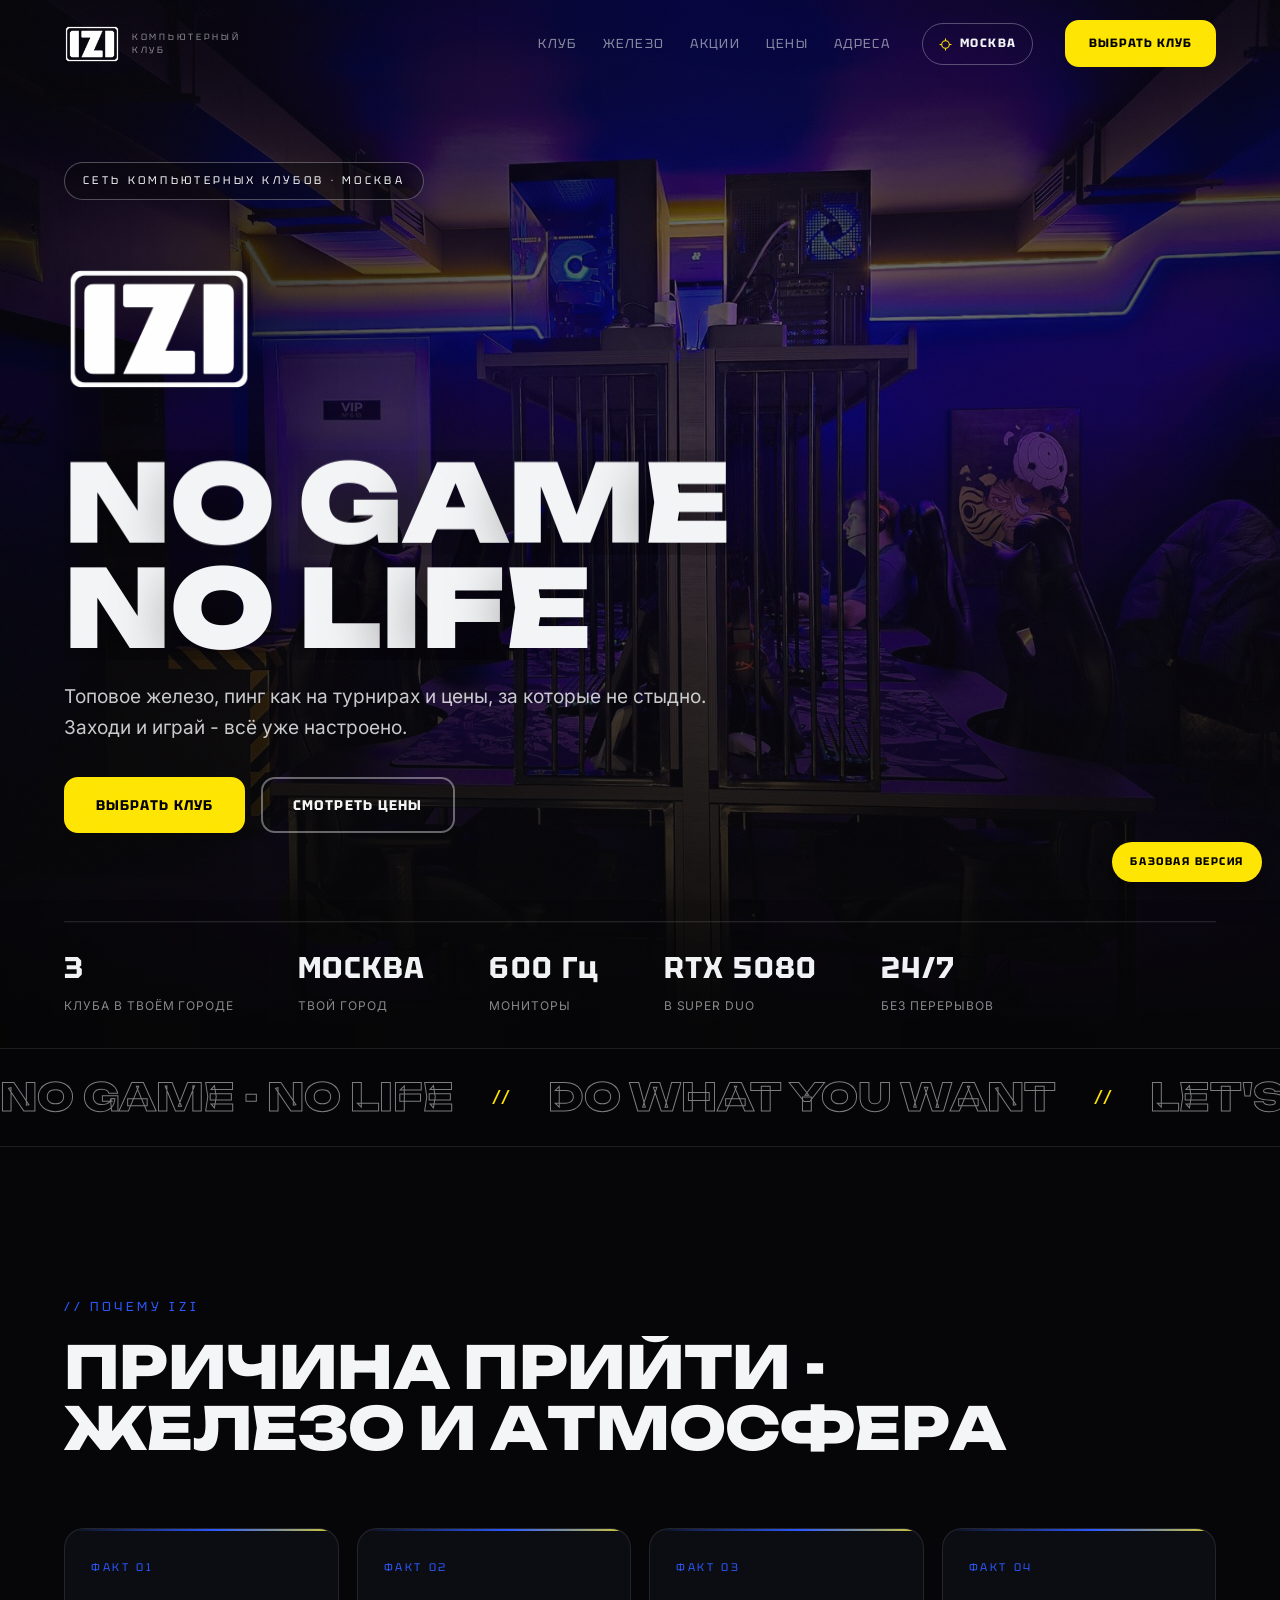
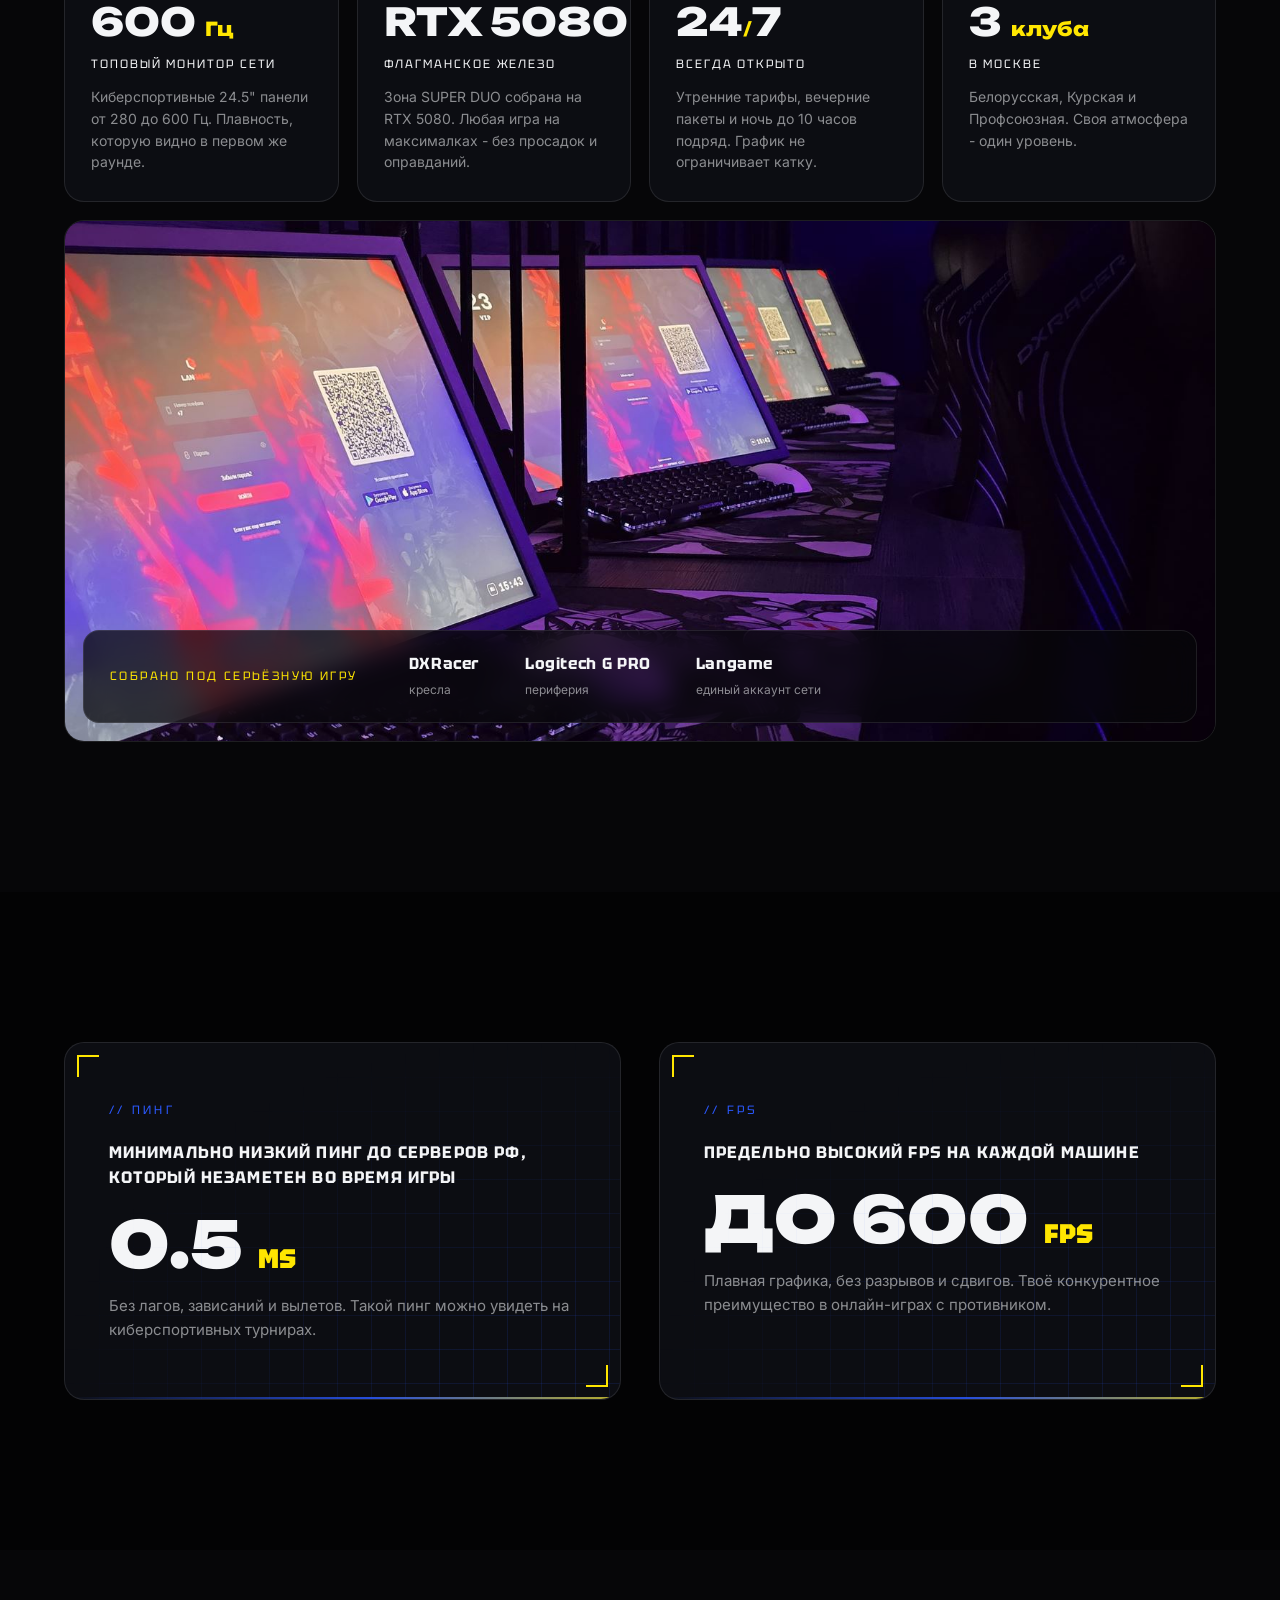
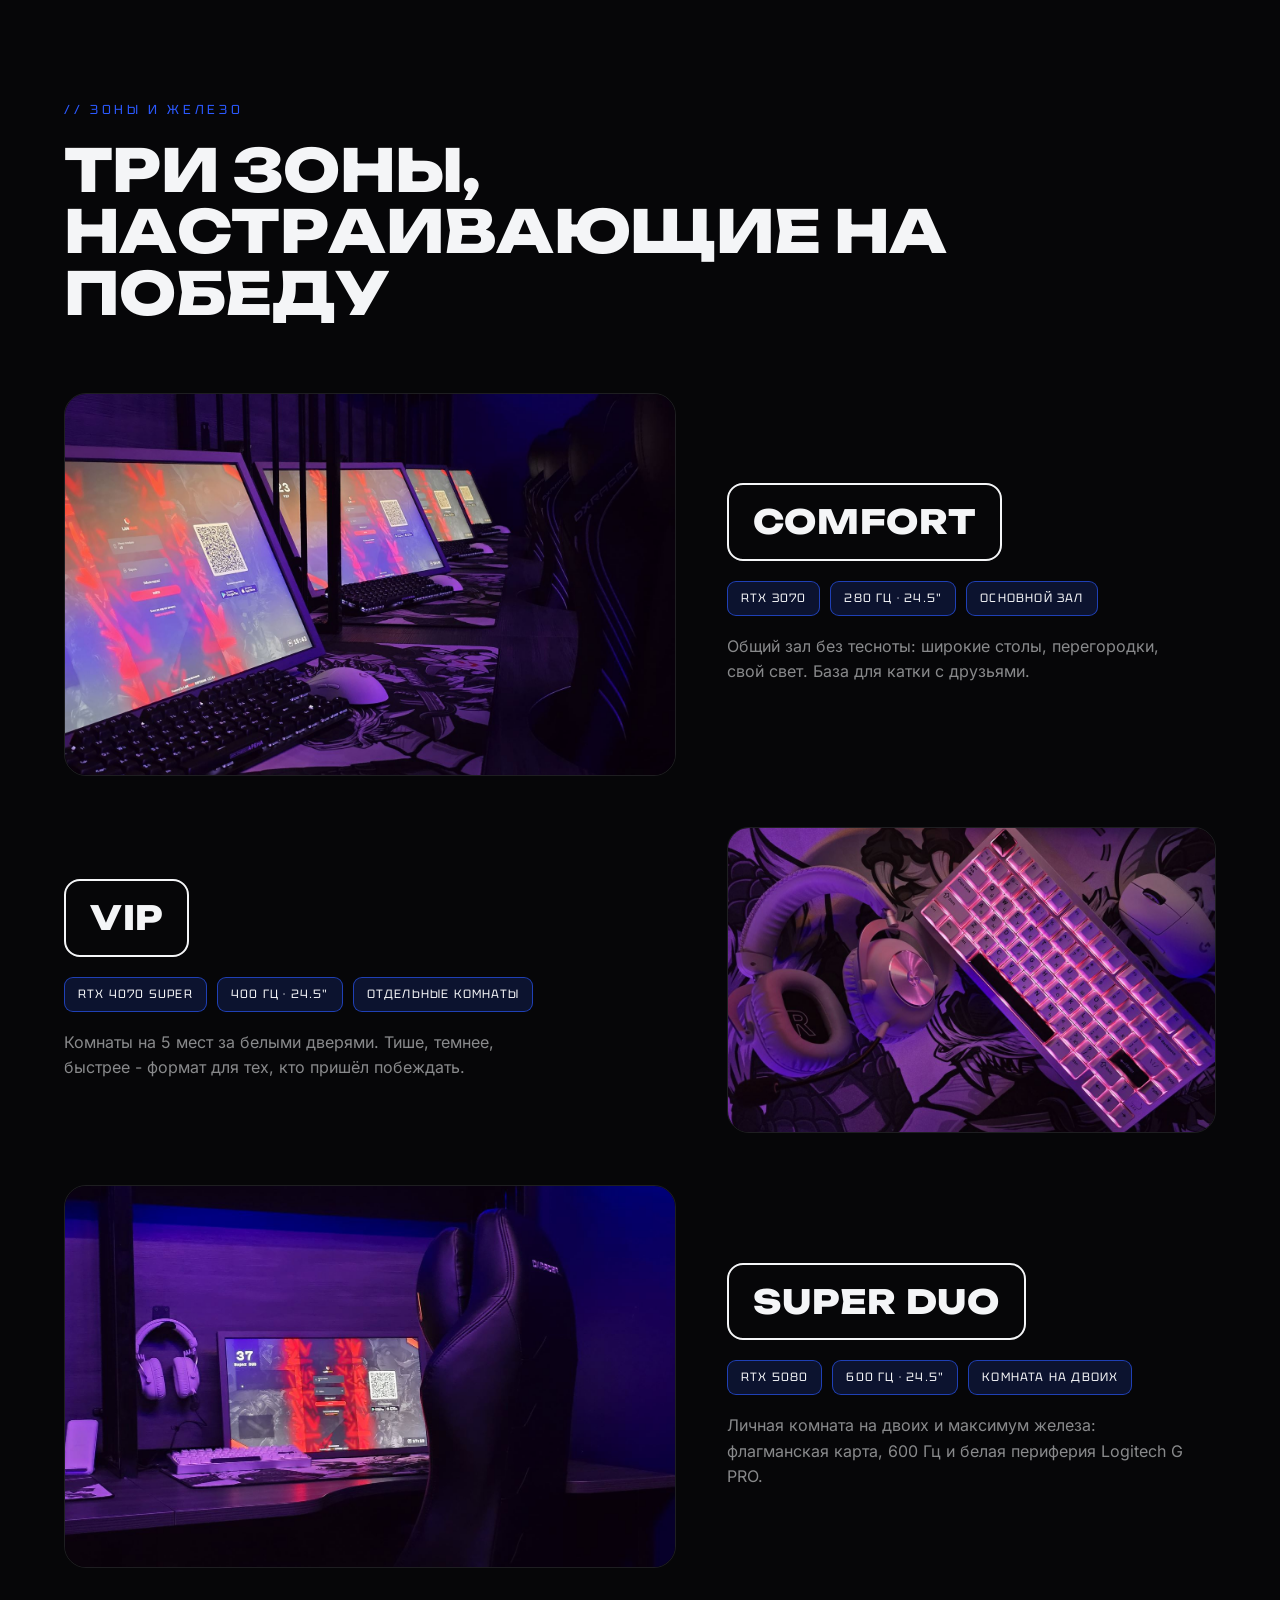
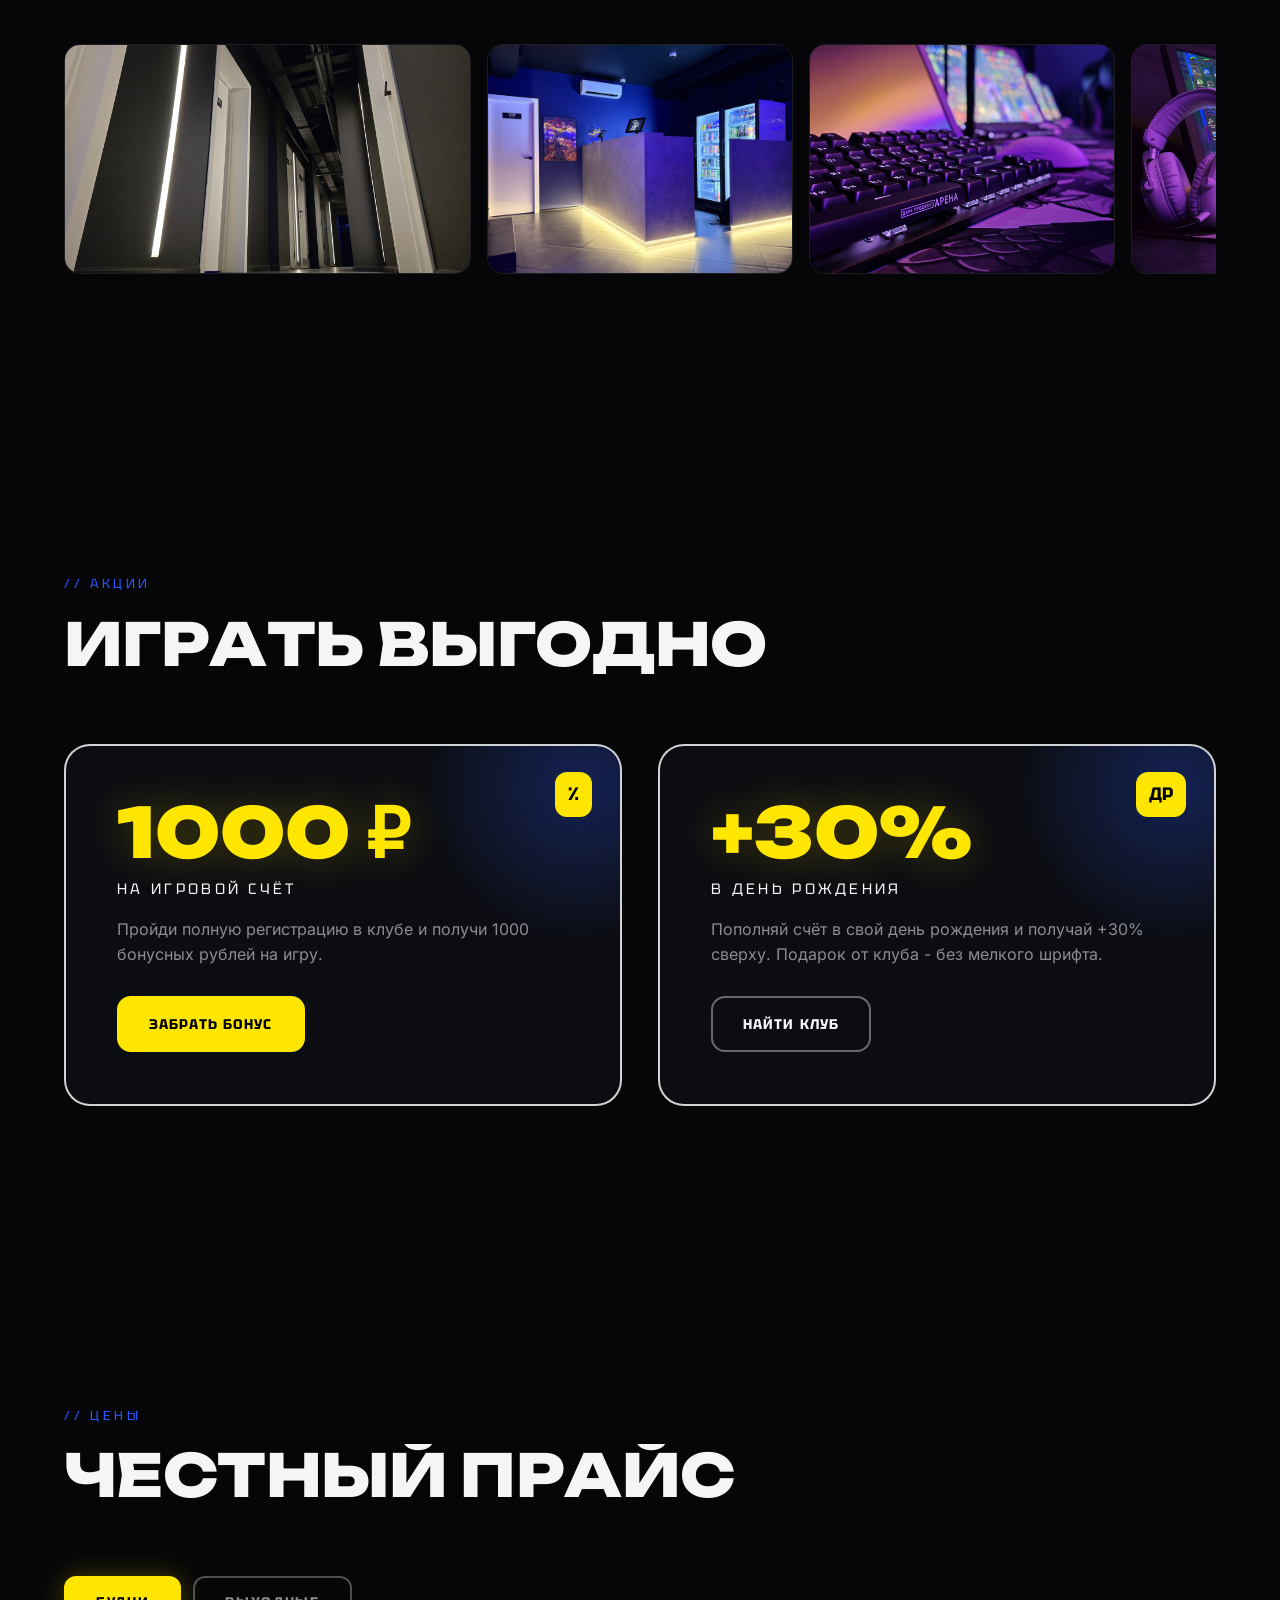
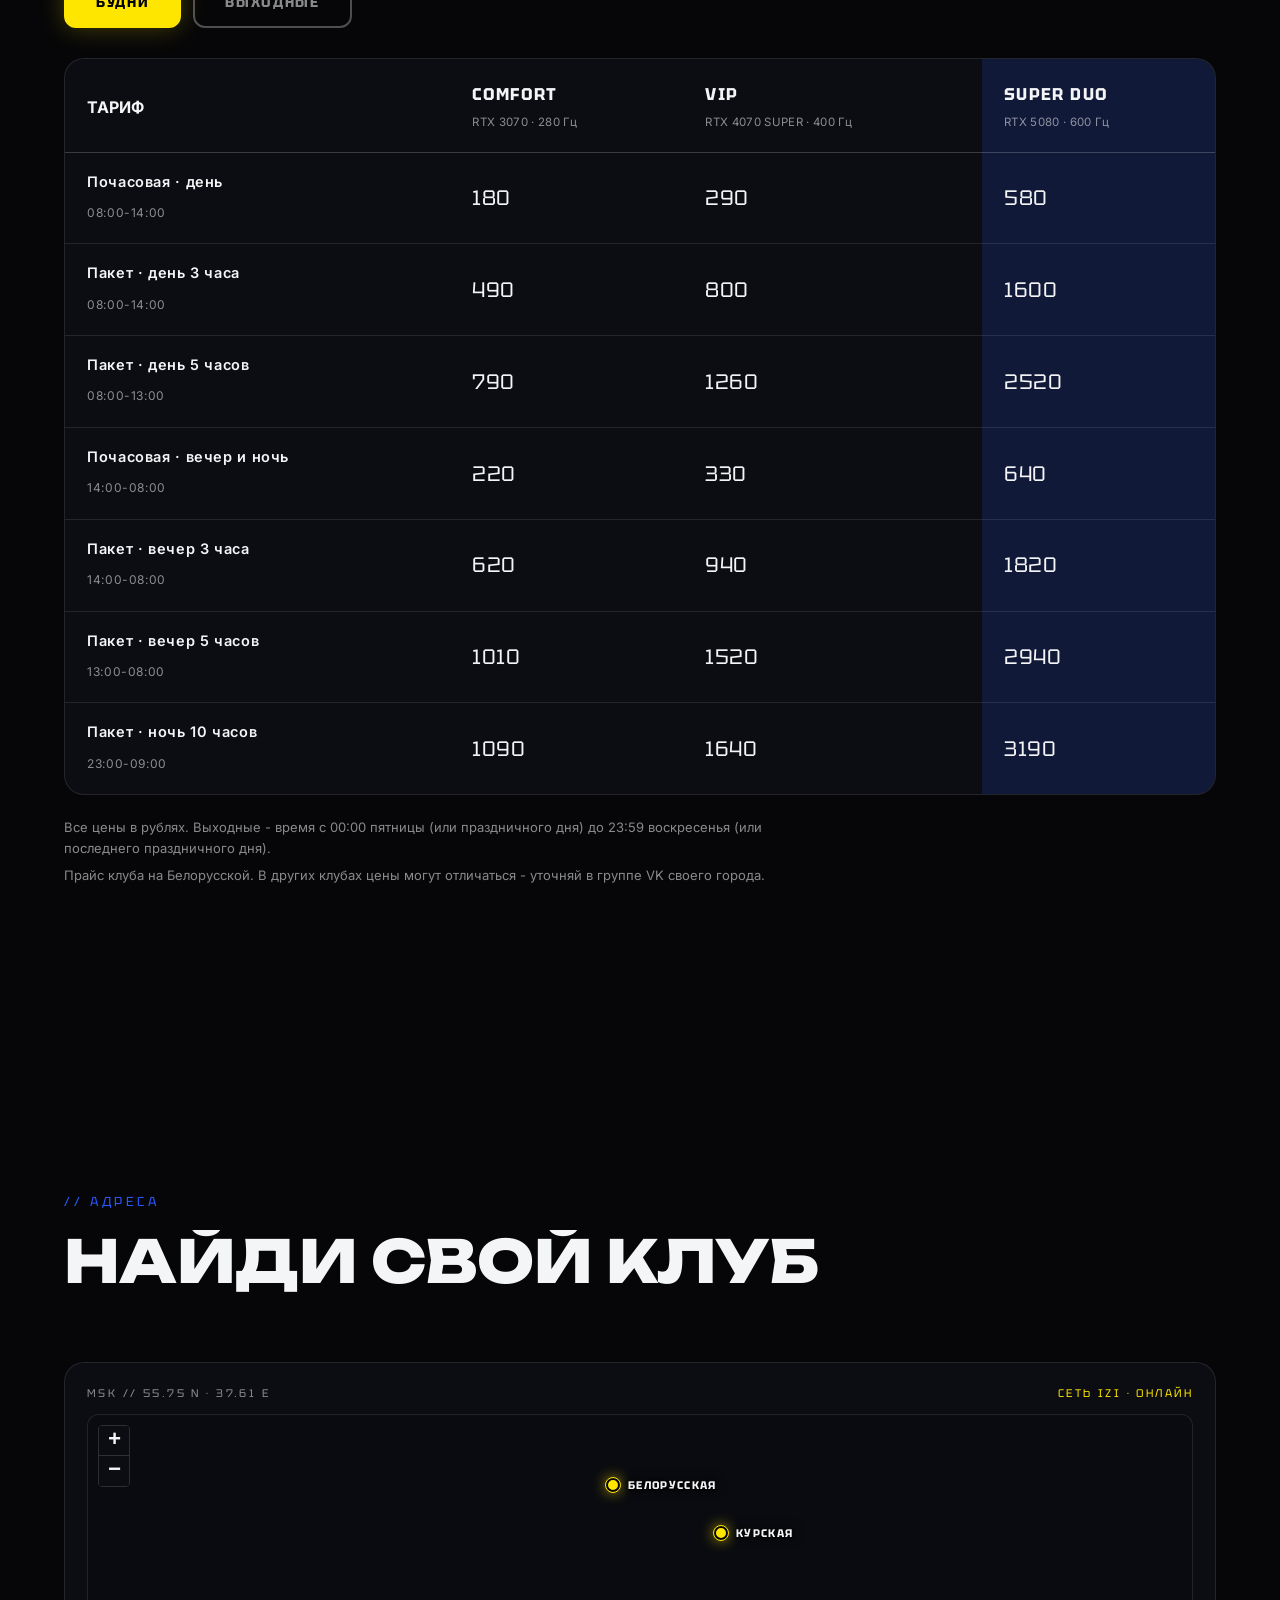
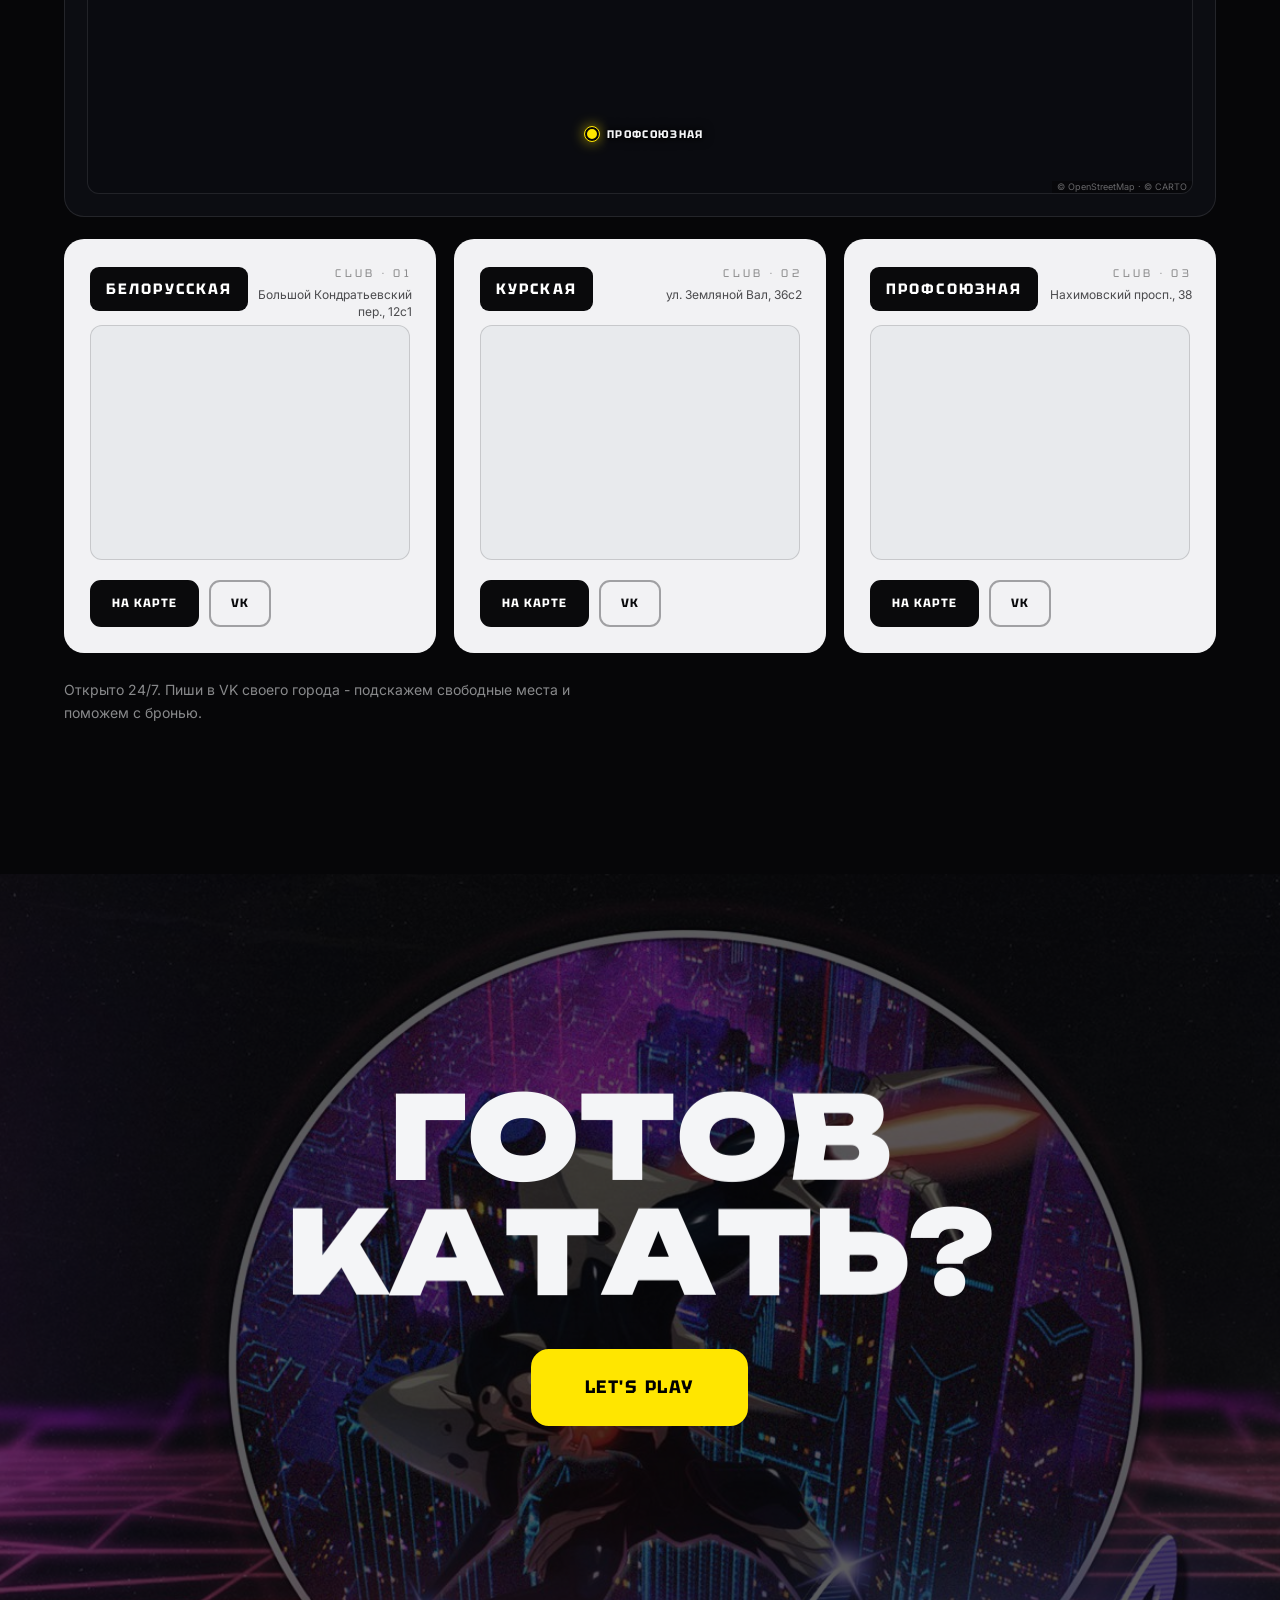
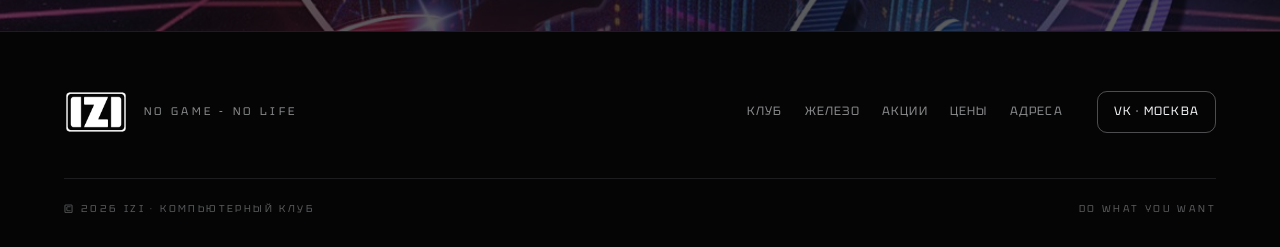
==== next/index.html @ f3af679f "Сатиэль в финале, карты крупнее, эффектный выход перф-карточек" ====
<!DOCTYPE html>
<html lang="ru">
<head>
  <meta charset="UTF-8">
  <meta name="viewport" content="width=device-width, initial-scale=1.0">
  <meta name="robots" content="noindex, nofollow">
  <title>IZI - компьютерный клуб (версия с правками). NO GAME - NO LIFE</title>
  <meta name="description" content="Сеть компьютерных клубов IZI: Москва и Хабаровск. RTX 5080, мониторы до 600 Гц, пинг 0.5 ms, честные цены, 24/7.">
  <link rel="stylesheet" href="../assets/css/style.css">
  <link rel="stylesheet" href="assets/vendor/leaflet/leaflet.css">
  <link rel="stylesheet" href="assets/css/next.css">
  <link rel="icon" href="../assets/img/logo-white.png" type="image/png">
</head>
<body class="next">

  <!-- ПРЕЛОАДЕР: экран загрузки в стиле игрового меню -->
  <div class="preloader" id="preloader" aria-hidden="true">
    <div class="preloader__inner">
      <img class="preloader__logo" src="../assets/img/logo-white.png" alt="IZI">
      <div class="preloader__sub">КОМПЬЮТЕРНЫЙ КЛУБ</div>
      <div class="preloader__bar"><div class="preloader__fill" id="preloaderFill"></div></div>
      <div class="preloader__row">
        <span class="preloader__status" id="preloaderStatus">ЗАГРУЖАЕМ КЛУБ...</span>
        <span class="preloader__pct" id="preloaderPct">0%</span>
      </div>
    </div>
    <div class="preloader__hint">DO WHAT YOU WANT</div>
  </div>

  <!-- ХЕДЕР -->
  <header class="header" id="header">
    <a class="header__brand" href="#top" data-nav>
      <img class="header__logo" src="../assets/img/logo-white.png" alt="IZI">
      <span class="header__brandtext">КОМПЬЮТЕРНЫЙ<br>КЛУБ</span>
    </a>
    <nav class="header__nav">
      <a href="#club" data-nav>Клуб</a>
      <a href="#zones" data-nav>Железо</a>
      <a href="#promo" data-nav>Акции</a>
      <a href="#prices" data-nav>Цены</a>
      <a href="#adresa" data-nav>Адреса</a>
    </nav>
    <button class="city-pick" id="cityPick" type="button" title="Сменить город">
      <svg viewBox="0 0 24 24" fill="none" stroke="currentColor" stroke-width="2" aria-hidden="true"><circle cx="12" cy="12" r="7"/><path d="M12 1v4M12 19v4M1 12h4M19 12h4"/></svg>
      <span id="cityPickName">МОСКВА</span>
    </button>
    <a class="btn btn--accent header__cta" href="#adresa" data-nav data-magnetic><span>ВЫБРАТЬ КЛУБ</span></a>
  </header>

  <main id="top">

    <!-- 1. ГЛАВНАЯ: фото-хиро -->
    <section class="hero" id="hero">
      <div class="hero__bg" data-parallax>
        <img src="../assets/img/hero-hall.jpg" alt="Игровой зал IZI">
      </div>
      <div class="hero__shade"></div>
      <div class="hero__content">
        <div class="hero__tag" data-reveal>СЕТЬ КОМПЬЮТЕРНЫХ КЛУБОВ · <span id="heroTagCity">МОСКВА</span></div>
        <img class="hero__logo" src="../assets/img/logo-white.png" alt="IZI" data-reveal>
        <h1 class="hero__title" data-split>NO GAME<br>NO LIFE</h1>
        <p class="hero__sub" data-reveal>Топовое железо, пинг как на турнирах и цены, за которые не стыдно.<br>Заходи и играй - всё уже настроено.</p>
        <div class="hero__actions" data-reveal>
          <a class="btn btn--accent" href="#adresa" data-nav data-magnetic><span>ВЫБРАТЬ КЛУБ</span></a>
          <a class="btn btn--ghost" href="#prices" data-nav data-magnetic><span>СМОТРЕТЬ ЦЕНЫ</span></a>
        </div>
      </div>
      <div class="hero__stats" data-reveal>
        <div class="hero__stat"><b id="statClubs">3</b><span>клуба в твоём городе</span></div>
        <div class="hero__stat"><b id="statCity">МОСКВА</b><span>твой город</span></div>
        <div class="hero__stat"><b>600 Гц</b><span>мониторы</span></div>
        <div class="hero__stat"><b>RTX 5080</b><span>в SUPER DUO</span></div>
        <div class="hero__stat"><b>24/7</b><span>без перерывов</span></div>
      </div>
    </section>

    <!-- Маркиза -->
    <div class="marquee" aria-hidden="true">
      <div class="marquee__track" data-marquee>
        <span>NO GAME - NO LIFE</span><i>//</i><span>DO WHAT YOU WANT</span><i>//</i><span>LET'S PLAY</span><i>//</i><span>IZI CYBER CLUB</span><i>//</i>
        <span>NO GAME - NO LIFE</span><i>//</i><span>DO WHAT YOU WANT</span><i>//</i><span>LET'S PLAY</span><i>//</i><span>IZI CYBER CLUB</span><i>//</i>
      </div>
    </div>

    <!-- 2. ПРИЧИНА ПРИЙТИ: факты с энерголиниями -->
    <section class="section club" id="club">
      <div class="section__head">
        <div class="label" data-reveal>// ПОЧЕМУ IZI</div>
        <h2 class="h2" data-split>ПРИЧИНА ПРИЙТИ -<br>ЖЕЛЕЗО И АТМОСФЕРА</h2>
      </div>
      <div class="facts">
        <article class="fact" data-tilt>
          <div class="fact__num">ФАКТ 01</div>
          <div class="fact__value"><span data-count="600">0</span> <em>Гц</em></div>
          <div class="fact__name">ТОПОВЫЙ МОНИТОР СЕТИ</div>
          <p>Киберспортивные 24.5" панели от 280 до 600 Гц. Плавность, которую видно в первом же раунде.</p>
        </article>
        <article class="fact" data-tilt>
          <div class="fact__num">ФАКТ 02</div>
          <div class="fact__value">RTX <span data-count="5080">0</span></div>
          <div class="fact__name">ФЛАГМАНСКОЕ ЖЕЛЕЗО</div>
          <p>Зона SUPER DUO собрана на RTX 5080. Любая игра на максималках - без просадок и оправданий.</p>
        </article>
        <article class="fact" data-tilt>
          <div class="fact__num">ФАКТ 03</div>
          <div class="fact__value">24<em>/</em>7</div>
          <div class="fact__name">ВСЕГДА ОТКРЫТО</div>
          <p>Утренние тарифы, вечерние пакеты и ночь до 10 часов подряд. График не ограничивает катку.</p>
        </article>
        <article class="fact" data-tilt>
          <div class="fact__num">ФАКТ 04</div>
          <div class="fact__value"><span id="factClubsVal">3</span> <em>клуба</em></div>
          <div class="fact__name" id="factClubsName">В МОСКВЕ</div>
          <p id="factClubsText">Белорусская, Курская и Профсоюзная. Своя атмосфера - один уровень.</p>
        </article>
      </div>
      <div class="club__wide" data-reveal>
        <img src="../assets/img/hall-pcs.jpg" alt="Ряд игровых компьютеров IZI">
        <div class="club__wideinfo">
          <div class="club__widelabel">СОБРАНО ПОД СЕРЬЁЗНУЮ ИГРУ</div>
          <div class="club__widestats">
            <div><b>DXRacer</b><span>кресла</span></div>
            <div><b>Logitech G PRO</b><span>периферия</span></div>
            <div><b>Langame</b><span>единый аккаунт сети</span></div>
          </div>
        </div>
      </div>
    </section>

    <!-- 2.5. ПИНГ И FPS: в общем стиле сайта -->
    <section class="section perf" id="perf">
      <div class="perfcards">
        <article class="perfcard" data-tilt>
          <i class="perfcard__corner perfcard__corner--tl" aria-hidden="true"></i>
          <i class="perfcard__corner perfcard__corner--br" aria-hidden="true"></i>
          <div class="perfcard__tag">// ПИНГ</div>
          <h3>МИНИМАЛЬНО НИЗКИЙ ПИНГ ДО СЕРВЕРОВ РФ, КОТОРЫЙ НЕЗАМЕТЕН ВО ВРЕМЯ ИГРЫ</h3>
          <div class="perfcard__value">0.5 <em>MS</em></div>
          <p>Без лагов, зависаний и вылетов. Такой пинг можно увидеть на киберспортивных турнирах.</p>
        </article>
        <article class="perfcard" data-tilt>
          <i class="perfcard__corner perfcard__corner--tl" aria-hidden="true"></i>
          <i class="perfcard__corner perfcard__corner--br" aria-hidden="true"></i>
          <div class="perfcard__tag">// FPS</div>
          <h3>ПРЕДЕЛЬНО ВЫСОКИЙ FPS НА КАЖДОЙ МАШИНЕ</h3>
          <div class="perfcard__value">ДО 600 <em>FPS</em></div>
          <p>Плавная графика, без разрывов и сдвигов. Твоё конкурентное преимущество в онлайн-играх с противником.</p>
        </article>
      </div>
    </section>

    <!-- 3. ЗОНЫ ОБОРУДОВАНИЯ -->
    <section class="section zones" id="zones">
      <div class="section__head">
        <div class="label" data-reveal>// ЗОНЫ И ЖЕЛЕЗО</div>
        <h2 class="h2" data-split>ТРИ ЗОНЫ,<br>НАСТРАИВАЮЩИЕ НА ПОБЕДУ</h2>
      </div>
      <div class="zonelist">
        <article class="zone" data-reveal>
          <div class="zone__media"><img src="../assets/img/hall-pcs.jpg" alt="Зона COMFORT"></div>
          <div class="zone__body">
            <div class="zone__plate">COMFORT</div>
            <div class="zone__specs">
              <span>RTX 3070</span><span>280 Гц · 24.5"</span><span>основной зал</span>
            </div>
            <p>Общий зал без тесноты: широкие столы, перегородки, свой свет. База для катки с друзьями.</p>
          </div>
        </article>
        <article class="zone zone--rev" data-reveal>
          <div class="zone__media"><img src="../assets/img/gear.jpg" alt="Зона VIP"></div>
          <div class="zone__body">
            <div class="zone__plate">VIP</div>
            <div class="zone__specs">
              <span>RTX 4070 SUPER</span><span>400 Гц · 24.5"</span><span>отдельные комнаты</span>
            </div>
            <p>Комнаты на 5 мест за белыми дверями. Тише, темнее, быстрее - формат для тех, кто пришёл побеждать.</p>
          </div>
        </article>
        <article class="zone" data-reveal>
          <div class="zone__media"><img src="../assets/img/duo-room.jpg" alt="Зона SUPER DUO"></div>
          <div class="zone__body">
            <div class="zone__plate">SUPER DUO</div>
            <div class="zone__specs">
              <span>RTX 5080</span><span>600 Гц · 24.5"</span><span>комната на двоих</span>
            </div>
            <p>Личная комната на двоих и максимум железа: флагманская карта, 600 Гц и белая периферия Logitech G PRO.</p>
          </div>
        </article>
      </div>
      <div class="gallery" aria-hidden="true">
        <div class="gallery__track" data-marquee-slow>
          <img src="../assets/img/corridor.jpg" alt="">
          <img src="../assets/img/reception.jpg" alt="">
          <img src="../assets/img/keyboard.jpg" alt="">
          <img src="../assets/img/duo-gear.jpg" alt="">
          <img src="../assets/img/merch-hoodie.jpg" alt="">
          <img src="../assets/img/merch-jackets.jpg" alt="">
          <img src="../assets/img/corridor.jpg" alt="">
          <img src="../assets/img/reception.jpg" alt="">
          <img src="../assets/img/keyboard.jpg" alt="">
          <img src="../assets/img/duo-gear.jpg" alt="">
          <img src="../assets/img/merch-hoodie.jpg" alt="">
          <img src="../assets/img/merch-jackets.jpg" alt="">
        </div>
      </div>
    </section>

    <!-- 4. АКЦИИ -->
    <section class="section promo" id="promo">
      <div class="section__head">
        <div class="label" data-reveal>// АКЦИИ</div>
        <h2 class="h2" data-split>ИГРАТЬ ВЫГОДНО</h2>
      </div>
      <div class="promocards">
        <article class="promocard" data-reveal data-tilt>
          <div class="promocard__badge">%</div>
          <div class="promocard__value">1000 ₽</div>
          <div class="promocard__name">НА ИГРОВОЙ СЧЁТ</div>
          <p>Пройди полную регистрацию в клубе и получи 1000 бонусных рублей на игру.</p>
          <a class="btn btn--accent" href="#adresa" data-nav data-magnetic><span>ЗАБРАТЬ БОНУС</span></a>
        </article>
        <article class="promocard" data-reveal data-tilt>
          <div class="promocard__badge">ДР</div>
          <div class="promocard__value">+30%</div>
          <div class="promocard__name">В ДЕНЬ РОЖДЕНИЯ</div>
          <p>Пополняй счёт в свой день рождения и получай +30% сверху. Подарок от клуба - без мелкого шрифта.</p>
          <a class="btn btn--ghost" href="#adresa" data-nav data-magnetic><span>НАЙТИ КЛУБ</span></a>
        </article>
      </div>
    </section>

    <!-- 5. ЦЕНЫ -->
    <section class="section prices" id="prices">
      <div class="section__head">
        <div class="label" data-reveal>// ЦЕНЫ</div>
        <h2 class="h2" data-split>ЧЕСТНЫЙ ПРАЙС</h2>
      </div>
      <div class="pricetabs" data-reveal>
        <button class="pricetab is-active" data-daytab="wd" type="button">БУДНИ</button>
        <button class="pricetab" data-daytab="we" type="button">ВЫХОДНЫЕ</button>
      </div>
      <div class="pricewrap" data-reveal>
        <table class="pricetable" id="priceTable">
          <thead>
            <tr>
              <th class="pricetable__slot">ТАРИФ</th>
              <th><b>COMFORT</b><span>RTX 3070 · 280 Гц</span></th>
              <th><b>VIP</b><span>RTX 4070 SUPER · 400 Гц</span></th>
              <th class="pricetable__duo"><b>SUPER DUO</b><span>RTX 5080 · 600 Гц</span></th>
            </tr>
          </thead>
          <tbody>
            <tr>
              <td><b>Почасовая · день</b><span>08:00-14:00</span></td>
              <td data-wd="180" data-we="220">180</td>
              <td data-wd="290" data-we="330">290</td>
              <td class="pricetable__duo" data-wd="580" data-we="640">580</td>
            </tr>
            <tr>
              <td><b>Пакет · день 3 часа</b><span>08:00-14:00</span></td>
              <td data-wd="490" data-we="610">490</td>
              <td data-wd="800" data-we="910">800</td>
              <td class="pricetable__duo" data-wd="1600" data-we="1820">1600</td>
            </tr>
            <tr>
              <td><b>Пакет · день 5 часов</b><span>08:00-13:00</span></td>
              <td data-wd="790" data-we="960">790</td>
              <td data-wd="1260" data-we="1440">1260</td>
              <td class="pricetable__duo" data-wd="2520" data-we="2940">2520</td>
            </tr>
            <tr>
              <td><b>Почасовая · вечер и ночь</b><span>14:00-08:00</span></td>
              <td data-wd="220" data-we="260">220</td>
              <td data-wd="330" data-we="360">330</td>
              <td class="pricetable__duo" data-wd="640" data-we="740">640</td>
            </tr>
            <tr>
              <td><b>Пакет · вечер 3 часа</b><span>14:00-08:00</span></td>
              <td data-wd="620" data-we="740">620</td>
              <td data-wd="940" data-we="1030">940</td>
              <td class="pricetable__duo" data-wd="1820" data-we="2110">1820</td>
            </tr>
            <tr>
              <td><b>Пакет · вечер 5 часов</b><span>13:00-08:00</span></td>
              <td data-wd="1010" data-we="1190">1010</td>
              <td data-wd="1520" data-we="1660">1520</td>
              <td class="pricetable__duo" data-wd="2940" data-we="3410">2940</td>
            </tr>
            <tr>
              <td><b>Пакет · ночь 10 часов</b><span>23:00-09:00</span></td>
              <td data-wd="1090" data-we="1290">1090</td>
              <td data-wd="1640" data-we="1790">1640</td>
              <td class="pricetable__duo" data-wd="3190" data-we="3690">3190</td>
            </tr>
          </tbody>
        </table>
      </div>
      <div class="prices__notes" data-reveal>
        <p>Все цены в рублях. Выходные - время с 00:00 пятницы (или праздничного дня) до 23:59 воскресенья (или последнего праздничного дня).</p>
        <p>Прайс клуба на Белорусской. В других клубах цены могут отличаться - уточняй в группе VK своего города.</p>
      </div>
    </section>

    <!-- 6. АДРЕСА: киберкарта + карточки с мини-картами -->
    <section class="section adresa" id="adresa">
      <div class="section__head">
        <div class="label" data-reveal>// АДРЕСА</div>
        <h2 class="h2" data-split>НАЙДИ СВОЙ КЛУБ</h2>
      </div>
      <!-- Настоящая карта в тёмной стилизации: клик по клубу - окно с адресом и бронью -->
      <div class="mapbox" data-reveal>
        <div class="mapbox__hud">
          <span id="mapHudCity">MSK // 55.75 N · 37.61 E</span>
          <span>СЕТЬ IZI · ОНЛАЙН</span>
        </div>
        <div id="netmap" class="netmap" aria-label="Карта клубов IZI"></div>
      </div>

      <div class="doors" data-city="msk" data-reveal>
        <article class="door">
          <div class="door__meta">
            <div class="door__no">CLUB · 01</div>
            <div class="door__addr">Большой Кондратьевский пер., 12с1</div>
          </div>
          <div class="door__plate">БЕЛОРУССКАЯ</div>
          <div class="door__map"><iframe loading="lazy" title="IZI Белорусская на карте" src="https://yandex.ru/map-widget/v1/?ol=biz&oid=194485804648&z=16"></iframe></div>
          <div class="door__actions">
            <a class="btn btn--dark" href="https://yandex.ru/maps/-/CTrNyO5Z" target="_blank" rel="noopener"><span>НА КАРТЕ</span></a>
            <a class="btn btn--darkghost" href="https://vk.ru/izimsk" target="_blank" rel="noopener"><span>VK</span></a>
          </div>
        </article>
        <article class="door">
          <div class="door__meta">
            <div class="door__no">CLUB · 02</div>
            <div class="door__addr">ул. Земляной Вал, 36с2</div>
          </div>
          <div class="door__plate">КУРСКАЯ</div>
          <div class="door__map"><iframe loading="lazy" title="IZI Курская на карте" src="https://yandex.ru/map-widget/v1/?ol=biz&oid=18514435161&z=16"></iframe></div>
          <div class="door__actions">
            <a class="btn btn--dark" href="https://yandex.ru/maps/-/CTrNyDyw" target="_blank" rel="noopener"><span>НА КАРТЕ</span></a>
            <a class="btn btn--darkghost" href="https://vk.ru/izimsk" target="_blank" rel="noopener"><span>VK</span></a>
          </div>
        </article>
        <article class="door">
          <div class="door__meta">
            <div class="door__no">CLUB · 03</div>
            <div class="door__addr">Нахимовский просп., 38</div>
          </div>
          <div class="door__plate">ПРОФСОЮЗНАЯ</div>
          <div class="door__map"><iframe loading="lazy" title="IZI Профсоюзная на карте" src="https://yandex.ru/map-widget/v1/?ol=biz&oid=65035936125&z=16"></iframe></div>
          <div class="door__actions">
            <a class="btn btn--dark" href="https://yandex.ru/maps/-/CTrNyTJE" target="_blank" rel="noopener"><span>НА КАРТЕ</span></a>
            <a class="btn btn--darkghost" href="https://vk.ru/izimsk" target="_blank" rel="noopener"><span>VK</span></a>
          </div>
        </article>
      </div>
      <div class="doors" data-city="khv" hidden>
        <article class="door">
          <div class="door__meta">
            <div class="door__no">CLUB · 04</div>
            <div class="door__addr">ул. Калинина, 80</div>
          </div>
          <div class="door__plate">КАЛИНИНА</div>
          <div class="door__map"><iframe loading="lazy" title="IZI Калинина на карте" src="https://yandex.ru/map-widget/v1/?ol=biz&oid=132456242715&z=16"></iframe></div>
          <div class="door__actions">
            <a class="btn btn--dark" href="https://yandex.ru/maps/-/CTrN5YM5" target="_blank" rel="noopener"><span>НА КАРТЕ</span></a>
            <a class="btn btn--darkghost" href="https://vk.ru/izicyber" target="_blank" rel="noopener"><span>VK</span></a>
          </div>
        </article>
        <article class="door">
          <div class="door__meta">
            <div class="door__no">CLUB · 05</div>
            <div class="door__addr">ул. Краснореченская, 94</div>
          </div>
          <div class="door__plate">КРАСНОРЕЧЕНСКАЯ</div>
          <div class="door__map"><iframe loading="lazy" title="IZI Краснореченская на карте" src="https://yandex.ru/map-widget/v1/?ol=biz&oid=208566464095&z=16"></iframe></div>
          <div class="door__actions">
            <a class="btn btn--dark" href="https://yandex.ru/maps/-/CTrN5Vj0" target="_blank" rel="noopener"><span>НА КАРТЕ</span></a>
            <a class="btn btn--darkghost" href="https://vk.ru/izicyber" target="_blank" rel="noopener"><span>VK</span></a>
          </div>
        </article>
      </div>
      <div class="adresa__note" data-reveal>Открыто 24/7. Пиши в VK своего города - подскажем свободные места и поможем с бронью.</div>
    </section>

    <!-- ФИНАЛ -->
    <section class="final" id="final">
      <div class="final__bg"><img src="../assets/img/final-anime.jpg" alt=""></div>
      <div class="final__content">
        <h2 class="final__title" data-split>ГОТОВ КАТАТЬ?</h2>
        <div class="final__actions" data-reveal>
          <a class="btn btn--accent btn--big" href="#adresa" data-nav data-magnetic><span>LET'S PLAY</span></a>
        </div>
      </div>
    </section>
  </main>

  <!-- ФУТЕР -->
  <footer class="footer">
    <div class="footer__top">
      <div class="footer__brand">
        <img src="../assets/img/logo-white.png" alt="IZI">
        <span>NO GAME - NO LIFE</span>
      </div>
      <nav class="footer__nav">
        <a href="#club" data-nav>Клуб</a>
        <a href="#zones" data-nav>Железо</a>
        <a href="#promo" data-nav>Акции</a>
        <a href="#prices" data-nav>Цены</a>
        <a href="#adresa" data-nav>Адреса</a>
      </nav>
      <div class="footer__soc">
        <a id="footerVk" href="https://vk.ru/izimsk" target="_blank" rel="noopener">VK · МОСКВА</a>
      </div>
    </div>
    <div class="footer__bottom">
      <span>© 2026 IZI · КОМПЬЮТЕРНЫЙ КЛУБ</span>
      <span>DO WHAT YOU WANT</span>
    </div>
  </footer>

  <a class="variant-switch" href="../">БАЗОВАЯ ВЕРСИЯ</a>

  <script src="../assets/vendor/lenis.min.js"></script>
  <script src="../assets/vendor/gsap.min.js"></script>
  <script src="../assets/vendor/ScrollTrigger.min.js"></script>
  <script src="../assets/js/main.js"></script>
  <script src="assets/vendor/leaflet/leaflet.js"></script>
  <script src="assets/js/next.js"></script>
</body>
</html>
---- assets/css/style.css ----
/* ============================================================
   IZI v3 - фирстиль клиента: чёрный / белый / синий / жёлтый
   Шрифты: Unbounded (дисплей), Tektur (техно-лейблы), Inter (текст)
   ============================================================ */

/* -------- Шрифты (self-host, вариативные) -------- */
@font-face {
  font-family: 'Unbounded';
  font-style: normal;
  font-weight: 200 900;
  font-display: swap;
  src: url('../fonts/unbounded-cyr.woff2') format('woff2');
  unicode-range: U+0301, U+0400-045F, U+0490-0491, U+04B0-04B1, U+2116;
}
@font-face {
  font-family: 'Unbounded';
  font-style: normal;
  font-weight: 200 900;
  font-display: swap;
  src: url('../fonts/unbounded-lat.woff2') format('woff2');
  unicode-range: U+0000-00FF, U+2000-206F, U+20AC, U+2122;
}
@font-face {
  font-family: 'Tektur';
  font-style: normal;
  font-weight: 400 900;
  font-display: swap;
  src: url('../fonts/tektur-cyr.woff2') format('woff2');
  unicode-range: U+0301, U+0400-045F, U+0490-0491, U+04B0-04B1, U+2116;
}
@font-face {
  font-family: 'Tektur';
  font-style: normal;
  font-weight: 400 900;
  font-display: swap;
  src: url('../fonts/tektur-lat.woff2') format('woff2');
  unicode-range: U+0000-00FF, U+2000-206F, U+20AC, U+2122;
}
@font-face {
  font-family: 'Inter';
  font-style: normal;
  font-weight: 100 900;
  font-display: swap;
  src: url('../fonts/inter-cyr.woff2') format('woff2');
  unicode-range: U+0301, U+0400-045F, U+0490-0491, U+04B0-04B1, U+2116;
}
@font-face {
  font-family: 'Inter';
  font-style: normal;
  font-weight: 100 900;
  font-display: swap;
  src: url('../fonts/inter-lat.woff2') format('woff2');
  unicode-range: U+0000-00FF, U+2000-206F, U+20AC, U+2122;
}

/* -------- Токены -------- */
:root {
  --bg: #060608;
  --panel: #0c0d12;
  --white: #f4f5f7;
  --mut: rgba(244, 245, 247, 0.55);
  --line: rgba(244, 245, 247, 0.1);
  --blue: #2b59ff;
  --blue-soft: rgba(43, 89, 255, 0.16);
  --yellow: #ffe600;
  --font-display: 'Unbounded', 'Arial Black', sans-serif;
  --font-tech: 'Tektur', 'Arial', sans-serif;
  --font-text: 'Inter', 'Segoe UI', sans-serif;
  --pad: clamp(20px, 5vw, 72px);
}

/* -------- База -------- */
*, *::before, *::after { box-sizing: border-box; margin: 0; padding: 0; }
html { scroll-behavior: auto; }
html.lenis, html.lenis body { height: auto; }
.lenis.lenis-smooth { scroll-behavior: auto !important; }

body {
  background: var(--bg);
  color: var(--white);
  font-family: var(--font-text);
  font-size: 16px;
  line-height: 1.6;
  overflow-x: hidden;
  -webkit-font-smoothing: antialiased;
}
body::after { /* лёгкий шум поверх всего */
  content: '';
  position: fixed;
  inset: 0;
  z-index: 200;
  pointer-events: none;
  opacity: 0.05;
  background-image: url("data:image/svg+xml,%3Csvg xmlns='http://www.w3.org/2000/svg' width='160' height='160'%3E%3Cfilter id='n'%3E%3CfeTurbulence type='fractalNoise' baseFrequency='0.9' numOctaves='2'/%3E%3C/filter%3E%3Crect width='160' height='160' filter='url(%23n)' opacity='0.6'/%3E%3C/svg%3E");
}
img { display: block; max-width: 100%; }
a { color: inherit; text-decoration: none; }
button { font: inherit; color: inherit; background: none; border: 0; cursor: pointer; }

::selection { background: var(--yellow); color: #000; }

/* -------- Кнопки: стиль игрового меню -------- */
.btn {
  display: inline-flex;
  align-items: center;
  justify-content: center;
  font-family: var(--font-tech);
  font-weight: 700;
  font-size: 14px;
  letter-spacing: 0.08em;
  padding: 15px 30px;
  border-radius: 14px;
  border: 2px solid transparent;
  transition: transform 0.25s ease, background 0.25s ease, color 0.25s ease, border-color 0.25s ease, box-shadow 0.25s ease;
  will-change: transform;
  white-space: nowrap;
}
.btn span { display: inline-block; }
.btn--accent { background: var(--yellow); color: #000; border-color: var(--yellow); }
.btn--accent:hover { box-shadow: 0 0 34px rgba(255, 230, 0, 0.35); }
.btn--ghost { border-color: rgba(244, 245, 247, 0.4); color: var(--white); }
.btn--ghost:hover { border-color: var(--white); background: rgba(244, 245, 247, 0.06); }
.btn--dark { background: #0a0a0c; color: #fff; border-color: #0a0a0c; }
.btn--dark:hover { box-shadow: 0 6px 22px rgba(10, 10, 12, 0.35); }
.btn--darkghost { border-color: rgba(10, 10, 12, 0.35); color: #0a0a0c; }
.btn--darkghost:hover { border-color: #0a0a0c; }
.btn--big { font-size: 18px; padding: 22px 52px; border-radius: 18px; }

/* -------- Прелоадер: экран загрузки игры -------- */
.preloader {
  position: fixed;
  inset: 0;
  z-index: 1000;
  background: #050506;
  display: flex;
  align-items: center;
  justify-content: center;
}
.preloader__inner { display: flex; flex-direction: column; align-items: center; width: min(360px, 80vw); }
.preloader__logo { width: 132px; }
.preloader__sub {
  font-family: var(--font-tech);
  font-size: 11px;
  letter-spacing: 0.42em;
  margin: 14px 0 40px;
  color: var(--mut);
}
.preloader__bar {
  width: 100%;
  height: 4px;
  border-radius: 2px;
  background: rgba(244, 245, 247, 0.12);
  overflow: hidden;
}
.preloader__fill {
  width: 0%;
  height: 100%;
  border-radius: 2px;
  background: var(--yellow);
  box-shadow: 0 0 18px rgba(255, 230, 0, 0.7);
}
.preloader__row {
  width: 100%;
  display: flex;
  justify-content: space-between;
  margin-top: 12px;
  font-family: var(--font-tech);
  font-size: 11px;
  letter-spacing: 0.14em;
  color: var(--mut);
}
.preloader__pct { color: var(--white); }
.preloader__hint {
  position: absolute;
  bottom: 34px;
  left: 0;
  right: 0;
  text-align: center;
  font-family: var(--font-tech);
  font-size: 10px;
  letter-spacing: 0.5em;
  color: rgba(244, 245, 247, 0.3);
}

/* -------- Хедер -------- */
.header {
  position: fixed;
  top: 0;
  left: 0;
  right: 0;
  z-index: 100;
  display: flex;
  align-items: center;
  gap: 32px;
  padding: 16px var(--pad);
  transition: background 0.35s ease, border-color 0.35s ease, padding 0.35s ease;
  border-bottom: 1px solid transparent;
}
.header.is-scrolled {
  background: rgba(6, 6, 8, 0.82);
  backdrop-filter: blur(14px);
  border-bottom-color: var(--line);
  padding-top: 10px;
  padding-bottom: 10px;
}
.header__brand { display: flex; align-items: center; gap: 12px; }
.header__logo { width: 56px; }
.header__brandtext {
  font-family: var(--font-tech);
  font-size: 9px;
  line-height: 1.5;
  letter-spacing: 0.3em;
  color: var(--mut);
}
.header__nav { display: flex; gap: 26px; margin-left: auto; }
.header__nav a {
  font-family: var(--font-tech);
  font-size: 13px;
  letter-spacing: 0.1em;
  color: var(--mut);
  text-transform: uppercase;
  transition: color 0.25s ease;
}
.header__nav a:hover { color: var(--yellow); }
.header__cta { padding: 12px 22px; font-size: 12px; }

/* -------- Хиро -------- */
.hero {
  position: relative;
  min-height: 100svh;
  display: flex;
  flex-direction: column;
  justify-content: flex-end;
  overflow: hidden;
}
.hero__bg { position: absolute; inset: -6% 0; z-index: -2; }
.hero__bg img { width: 100%; height: 100%; object-fit: cover; }
.hero__shade {
  position: absolute;
  inset: 0;
  z-index: -1;
  background:
    linear-gradient(90deg, rgba(5, 5, 6, 0.82) 0%, rgba(5, 5, 6, 0.35) 55%, rgba(5, 5, 6, 0.55) 100%),
    linear-gradient(180deg, rgba(5, 5, 6, 0.6) 0%, rgba(5, 5, 6, 0.18) 40%, var(--bg) 98%);
}
.hero__content {
  padding: clamp(120px, 18vh, 200px) var(--pad) 48px;
  max-width: 1100px;
}
.hero__tag {
  display: inline-block;
  font-family: var(--font-tech);
  font-size: 11px;
  letter-spacing: 0.3em;
  color: var(--white);
  border: 1px solid rgba(244, 245, 247, 0.3);
  border-radius: 999px;
  padding: 9px 18px;
  margin-bottom: 34px;
  background: rgba(6, 6, 8, 0.4);
}
.hero__logo { width: clamp(120px, 16vw, 190px); margin-bottom: 26px; filter: drop-shadow(0 10px 40px rgba(0, 0, 0, 0.6)); }
.hero__title {
  font-family: var(--font-display);
  font-weight: 900;
  font-size: clamp(44px, 8.4vw, 118px);
  line-height: 0.98;
  letter-spacing: -0.01em;
  text-transform: uppercase;
  margin-bottom: 22px;
  text-shadow: 0 12px 60px rgba(0, 0, 0, 0.55);
}
.hero__sub { font-size: clamp(15px, 1.5vw, 19px); color: rgba(244, 245, 247, 0.82); margin-bottom: 34px; }
.hero__actions { display: flex; gap: 16px; flex-wrap: wrap; }
.hero__stats {
  display: flex;
  border-top: 1px solid rgba(244, 245, 247, 0.16);
  margin: 40px var(--pad) 0;
  padding: 22px 0 30px;
  gap: clamp(24px, 5vw, 72px);
  flex-wrap: wrap;
}
.hero__stat b {
  display: block;
  font-family: var(--font-tech);
  font-weight: 700;
  font-size: clamp(20px, 2.4vw, 30px);
  letter-spacing: 0.04em;
}
.hero__stat span {
  font-size: 12px;
  letter-spacing: 0.08em;
  text-transform: uppercase;
  color: var(--mut);
}

/* -------- Маркиза -------- */
.marquee {
  overflow: hidden;
  border-top: 1px solid var(--line);
  border-bottom: 1px solid var(--line);
  padding: 18px 0;
  background: #050507;
}
.marquee__track {
  display: flex;
  align-items: center;
  gap: 38px;
  width: max-content;
  will-change: transform;
  animation: marquee-shift 26s linear infinite;
}
@keyframes marquee-shift { to { transform: translateX(calc(-50% - 19px)); } }
.marquee__track span {
  font-family: var(--font-display);
  font-weight: 800;
  font-size: clamp(22px, 3vw, 38px);
  white-space: nowrap;
  text-transform: uppercase;
  color: transparent;
  -webkit-text-stroke: 1px rgba(244, 245, 247, 0.5);
}
.marquee__track i { font-family: var(--font-tech); font-style: normal; color: var(--yellow); font-size: 20px; }

/* -------- Секции, заголовки -------- */
.section { padding: clamp(90px, 12vw, 150px) var(--pad); position: relative; }
.section__head { margin-bottom: clamp(42px, 6vw, 70px); }
.label {
  font-family: var(--font-tech);
  font-size: 13px;
  letter-spacing: 0.28em;
  color: var(--blue);
  margin-bottom: 18px;
  text-transform: uppercase;
}
.h2 {
  font-family: var(--font-display);
  font-weight: 800;
  font-size: clamp(30px, 4.6vw, 62px);
  line-height: 1.04;
  text-transform: uppercase;
  letter-spacing: -0.01em;
  max-width: 1000px;
}

/* сплит заголовков: слова не рвутся */
.word { display: inline-block; overflow: hidden; vertical-align: top; white-space: nowrap; }
.char { display: inline-block; will-change: transform; }

/* -------- Факты (причина прийти) -------- */
.facts {
  display: grid;
  grid-template-columns: repeat(4, 1fr);
  gap: 18px;
}
.fact {
  background: var(--panel);
  border: 1px solid var(--line);
  border-radius: 20px;
  padding: 30px 26px 28px;
  transition: border-color 0.3s ease, transform 0.3s ease;
}
.fact:hover { border-color: rgba(43, 89, 255, 0.55); }
.fact__num {
  font-family: var(--font-tech);
  font-size: 11px;
  letter-spacing: 0.24em;
  color: var(--blue);
  margin-bottom: 26px;
}
.fact__value {
  font-family: var(--font-display);
  font-weight: 800;
  font-size: clamp(30px, 3vw, 42px);
  line-height: 1;
  margin-bottom: 14px;
  white-space: nowrap;
}
.fact__value em { font-style: normal; font-size: 0.5em; color: var(--yellow); }
.fact__name {
  font-family: var(--font-tech);
  font-size: 12px;
  letter-spacing: 0.16em;
  margin-bottom: 12px;
  color: var(--white);
}
.fact p { font-size: 14px; color: var(--mut); line-height: 1.55; }

.club__wide { position: relative; margin-top: 18px; border-radius: 20px; overflow: hidden; border: 1px solid var(--line); }
.club__wide > img { width: 100%; height: clamp(300px, 44vw, 520px); object-fit: cover; }
.club__wideinfo {
  position: absolute;
  left: 18px;
  right: 18px;
  bottom: 18px;
  background: rgba(8, 8, 10, 0.72);
  backdrop-filter: blur(12px);
  border: 1px solid var(--line);
  border-radius: 16px;
  padding: 20px 26px;
  display: flex;
  align-items: center;
  gap: clamp(20px, 4vw, 56px);
  flex-wrap: wrap;
}
.club__widelabel { font-family: var(--font-tech); font-size: 12px; letter-spacing: 0.2em; color: var(--yellow); }
.club__widestats { display: flex; gap: clamp(20px, 3.5vw, 48px); flex-wrap: wrap; }
.club__widestats b { display: block; font-family: var(--font-tech); font-size: 16px; letter-spacing: 0.04em; }
.club__widestats span { font-size: 12px; color: var(--mut); }

/* -------- Пинг и FPS: карточки 777 -------- */
.perf { background: #030304; }
.perfcards {
  display: grid;
  grid-template-columns: repeat(2, 1fr);
  gap: clamp(18px, 3vw, 40px);
  max-width: 1240px;
  margin: 0 auto;
}
.perfcard {
  position: relative;
  overflow: hidden;
  text-align: center;
  background: #000;
  border: 1px solid rgba(255, 230, 0, 0.8);
  border-radius: 26px;
  padding: clamp(36px, 4.5vw, 64px) clamp(24px, 3.4vw, 56px);
  box-shadow:
    inset 0 0 90px rgba(255, 230, 0, 0.07),
    0 0 46px rgba(255, 230, 0, 0.12);
}
.perfcard::after { /* соты, тающие кверху - как на референсе */
  content: '';
  position: absolute;
  inset: 0;
  pointer-events: none;
  background-image: url("data:image/svg+xml,%3Csvg xmlns='http://www.w3.org/2000/svg' width='56' height='97' viewBox='0 0 56 97'%3E%3Cg fill='none' stroke='%23ffe600' stroke-width='1'%3E%3Cpath d='M28 1 54 16v32L28 63 2 48V16z'/%3E%3Cpath d='M28 65 54 80v32L28 127 2 112V80z'/%3E%3Cpath d='M0-31 26-16v32L0 31l-26-15v-32zM56-31 82-16v32L56 31 30 16v-32z'/%3E%3C/g%3E%3C/svg%3E");
  background-size: 56px 97px;
  opacity: 0.22;
  -webkit-mask-image: linear-gradient(180deg, transparent 30%, #000 100%);
  mask-image: linear-gradient(180deg, transparent 30%, #000 100%);
}
.perfcard h3 {
  font-family: var(--font-tech);
  font-weight: 700;
  font-size: clamp(15px, 1.5vw, 20px);
  letter-spacing: 0.06em;
  line-height: 1.45;
  max-width: 30ch;
  margin: 0 auto 26px;
}
.perfcard__value {
  font-family: var(--font-tech);
  font-weight: 900;
  font-style: italic;
  font-size: clamp(48px, 6vw, 84px);
  line-height: 1;
  color: var(--yellow);
  text-shadow: 0 0 34px rgba(255, 230, 0, 0.55);
  margin-bottom: 24px;
}
.perfcard__value em { font-style: italic; font-size: 0.55em; }
.perfcard p { font-size: 15px; color: rgba(244, 245, 247, 0.7); max-width: 42ch; margin: 0 auto; position: relative; z-index: 1; }

/* -------- Зоны -------- */
.zonelist { display: flex; flex-direction: column; gap: clamp(28px, 4vw, 56px); }
.zone {
  display: grid;
  grid-template-columns: 1.25fr 1fr;
  gap: clamp(22px, 4vw, 56px);
  align-items: center;
}
.zone--rev .zone__media { order: 2; }
.zone--rev .zone__body { order: 1; }
.zone__media { border-radius: 22px; overflow: hidden; border: 1px solid var(--line); }
.zone__media img {
  width: 100%;
  aspect-ratio: 16 / 10;
  object-fit: cover;
  transform: scale(1.02);
  transition: transform 0.7s ease;
}
.zone:hover .zone__media img { transform: scale(1.07); }
.zone__plate {
  display: inline-block;
  font-family: var(--font-display);
  font-weight: 800;
  font-size: clamp(24px, 2.6vw, 38px);
  letter-spacing: 0.02em;
  border: 2px solid var(--white);
  border-radius: 16px;
  padding: 10px 24px;
  margin-bottom: 20px;
}
.zone__specs { display: flex; flex-wrap: wrap; gap: 10px; margin-bottom: 18px; }
.zone__specs span {
  font-family: var(--font-tech);
  font-size: 12px;
  letter-spacing: 0.1em;
  text-transform: uppercase;
  color: var(--white);
  border: 1px solid rgba(43, 89, 255, 0.65);
  background: var(--blue-soft);
  border-radius: 9px;
  padding: 7px 13px;
}
.zone__body p { color: var(--mut); max-width: 46ch; }

.gallery { margin-top: clamp(48px, 6vw, 80px); overflow: hidden; }
.gallery__track {
  display: flex;
  gap: 16px;
  width: max-content;
  will-change: transform;
  animation: gallery-shift 46s linear infinite;
}
@keyframes gallery-shift { to { transform: translateX(calc(-50% - 8px)); } }
.gallery__track img {
  height: clamp(150px, 18vw, 230px);
  border-radius: 16px;
  border: 1px solid var(--line);
}

/* -------- Акции -------- */
.promocards {
  display: grid;
  grid-template-columns: repeat(2, 1fr);
  gap: clamp(18px, 3vw, 36px);
}
.promocard {
  position: relative;
  background: var(--panel);
  border: 2px solid rgba(244, 245, 247, 0.85);
  border-radius: 26px;
  padding: clamp(30px, 4vw, 52px);
  overflow: hidden;
}
.promocard::before { /* синее свечение в углу */
  content: '';
  position: absolute;
  width: 320px;
  height: 320px;
  right: -120px;
  top: -120px;
  border-radius: 50%;
  background: radial-gradient(circle, rgba(43, 89, 255, 0.28), transparent 70%);
  pointer-events: none;
}
.promocard__badge {
  position: absolute;
  top: 26px;
  right: 28px;
  font-family: var(--font-tech);
  font-weight: 700;
  font-size: 18px;
  color: #000;
  background: var(--yellow);
  border-radius: 12px;
  padding: 8px 13px;
}
.promocard__value {
  font-family: var(--font-display);
  font-weight: 900;
  font-size: clamp(46px, 5.4vw, 76px);
  line-height: 1;
  margin-bottom: 10px;
  color: var(--yellow);
  text-shadow: 0 0 44px rgba(255, 230, 0, 0.25);
}
.promocard__name {
  font-family: var(--font-tech);
  font-size: 15px;
  letter-spacing: 0.22em;
  margin-bottom: 16px;
}
.promocard p { color: var(--mut); max-width: 44ch; margin-bottom: 28px; }

/* -------- Цены -------- */
.pricetabs, .citytabs { display: flex; gap: 12px; margin-bottom: 30px; flex-wrap: wrap; }
.pricetab, .citytab {
  font-family: var(--font-tech);
  font-weight: 700;
  font-size: 14px;
  letter-spacing: 0.12em;
  padding: 13px 30px;
  border-radius: 12px;
  border: 2px solid rgba(244, 245, 247, 0.3);
  color: var(--mut);
  transition: all 0.25s ease;
}
.pricetab:hover, .citytab:hover { border-color: var(--white); color: var(--white); }
.pricetab.is-active, .citytab.is-active {
  background: var(--yellow);
  border-color: var(--yellow);
  color: #000;
  box-shadow: 0 0 26px rgba(255, 230, 0, 0.25);
}

.pricewrap {
  border: 1px solid var(--line);
  border-radius: 20px;
  overflow-x: auto;
  background: var(--panel);
}
.pricetable { width: 100%; min-width: 760px; border-collapse: collapse; }
.pricetable th, .pricetable td { padding: 17px 22px; text-align: left; border-bottom: 1px solid var(--line); }
.pricetable thead th { border-bottom: 1px solid rgba(244, 245, 247, 0.2); padding-top: 22px; padding-bottom: 18px; }
.pricetable tbody tr:last-child td { border-bottom: 0; }
.pricetable th b {
  display: block;
  font-family: var(--font-tech);
  font-weight: 700;
  font-size: 17px;
  letter-spacing: 0.08em;
}
.pricetable th span { font-size: 11.5px; font-weight: 400; color: var(--mut); letter-spacing: 0.03em; }
.pricetable td { font-family: var(--font-tech); font-size: 21px; letter-spacing: 0.03em; }
.pricetable td b { display: block; font-family: var(--font-text); font-weight: 600; font-size: 14.5px; }
.pricetable td span { font-size: 12px; color: var(--mut); font-family: var(--font-text); }
.pricetable__duo { background: var(--blue-soft); }
.pricetable tbody tr:hover td { background: rgba(244, 245, 247, 0.03); }
.pricetable tbody tr:hover td.pricetable__duo { background: rgba(43, 89, 255, 0.22); }

.prices__notes { margin-top: 22px; max-width: 760px; }
.prices__notes p { font-size: 13px; color: var(--mut); margin-bottom: 6px; }

/* -------- Адреса: карточки-двери -------- */
.doors {
  display: grid;
  grid-template-columns: repeat(3, 1fr);
  gap: 18px;
}
.doors[hidden] { display: none; }
.door {
  background: #f2f2f4; /* белая дверь клуба */
  color: #0a0a0c;
  border-radius: 20px;
  padding: 28px 26px 26px;
  min-height: 250px;
  display: flex;
  flex-direction: column;
  transition: transform 0.3s ease, box-shadow 0.3s ease;
}
.door:hover {
  transform: translateY(-6px);
  box-shadow: 0 24px 60px rgba(43, 89, 255, 0.25);
}
.door__plate {
  align-self: flex-start;
  font-family: var(--font-tech);
  font-weight: 700;
  font-size: 15px;
  letter-spacing: 0.14em;
  color: #fff;
  background: #0a0a0c;
  border-radius: 9px;
  padding: 10px 16px;
  margin-bottom: 18px;
}
.door__no { font-family: var(--font-tech); font-size: 11px; letter-spacing: 0.3em; color: rgba(10, 10, 12, 0.45); margin-bottom: 4px; }
.door__city { font-size: 14px; color: rgba(10, 10, 12, 0.65); }
.door__actions { display: flex; gap: 10px; margin-top: auto; padding-top: 24px; flex-wrap: wrap; }
.door__actions .btn { padding: 12px 20px; font-size: 12px; border-radius: 11px; }
.adresa__note { margin-top: 26px; color: var(--mut); font-size: 14px; max-width: 60ch; }

/* -------- Финал -------- */
.final {
  position: relative;
  overflow: hidden;
  padding: clamp(120px, 16vw, 210px) var(--pad);
  text-align: center;
}
.final__bg { position: absolute; inset: 0; z-index: -1; }
.final__bg img { width: 100%; height: 100%; object-fit: cover; opacity: 0.35; }
.final::before {
  content: '';
  position: absolute;
  inset: 0;
  z-index: -1;
  background: linear-gradient(180deg, var(--bg) 0%, rgba(6, 6, 8, 0.35) 45%, var(--bg) 100%);
}
.final__title {
  font-family: var(--font-display);
  font-weight: 900;
  font-size: clamp(44px, 9vw, 130px);
  line-height: 1;
  text-transform: uppercase;
  margin-bottom: 40px;
}
.final__actions { display: flex; justify-content: center; }

/* -------- Футер -------- */
.footer { border-top: 1px solid var(--line); padding: 48px var(--pad) 30px; background: #050506; }
.footer__top {
  display: flex;
  align-items: center;
  gap: 34px;
  flex-wrap: wrap;
  padding-bottom: 34px;
  border-bottom: 1px solid var(--line);
}
.footer__brand { display: flex; align-items: center; gap: 16px; }
.footer__brand img { width: 64px; }
.footer__brand span { font-family: var(--font-tech); font-size: 11px; letter-spacing: 0.3em; color: var(--mut); }
.footer__nav { display: flex; gap: 22px; margin-left: auto; flex-wrap: wrap; }
.footer__nav a {
  font-family: var(--font-tech);
  font-size: 12px;
  letter-spacing: 0.1em;
  text-transform: uppercase;
  color: var(--mut);
  transition: color 0.25s ease;
}
.footer__nav a:hover { color: var(--yellow); }
.footer__soc { display: flex; gap: 10px; }
.footer__soc a {
  font-family: var(--font-tech);
  font-size: 12px;
  letter-spacing: 0.1em;
  border: 1px solid rgba(244, 245, 247, 0.3);
  border-radius: 10px;
  padding: 10px 16px;
  transition: all 0.25s ease;
}
.footer__soc a:hover { border-color: var(--yellow); color: var(--yellow); }
.footer__bottom {
  display: flex;
  justify-content: space-between;
  gap: 16px;
  flex-wrap: wrap;
  padding-top: 22px;
  font-family: var(--font-tech);
  font-size: 10px;
  letter-spacing: 0.24em;
  color: rgba(244, 245, 247, 0.35);
}

/* -------- Переключатель вариантов (для демо) -------- */
.variant-switch {
  position: fixed;
  right: 18px;
  bottom: 18px;
  z-index: 150;
  font-family: var(--font-tech);
  font-weight: 700;
  font-size: 11px;
  letter-spacing: 0.14em;
  color: #000;
  background: var(--yellow);
  border-radius: 999px;
  padding: 11px 18px;
  box-shadow: 0 8px 28px rgba(0, 0, 0, 0.5);
  transition: transform 0.25s ease, box-shadow 0.25s ease;
}
.variant-switch:hover {
  transform: translateY(-3px);
  box-shadow: 0 0 30px rgba(255, 230, 0, 0.4);
}

/* -------- Появление блоков -------- */
[data-reveal] { opacity: 0; transform: translateY(26px); }

/* -------- Адаптив -------- */
@media (max-width: 1100px) {
  .facts { grid-template-columns: repeat(2, 1fr); }
  .doors { grid-template-columns: repeat(2, 1fr); }
}
@media (max-width: 900px) {
  .header__nav { display: none; }
  .perfcards { grid-template-columns: 1fr; }
  .promocards { grid-template-columns: 1fr; }
  .zone { grid-template-columns: 1fr; gap: 18px; }
  .zone--rev .zone__media { order: 0; }
  .zone--rev .zone__body { order: 1; }
}
@media (max-width: 640px) {
  .h2 { font-size: clamp(23px, 6.6vw, 32px); }
  .facts { grid-template-columns: 1fr; }
  .doors { grid-template-columns: 1fr; }
  .hero__actions .btn { width: 100%; }
  .hero__stats { gap: 18px 28px; }
  .club__wideinfo { position: static; margin-top: -1px; border-radius: 0 0 16px 16px; }
  .footer__nav { margin-left: 0; }
}
---- next/assets/vendor/leaflet/leaflet.css ----
/* required styles */

.leaflet-pane,
.leaflet-tile,
.leaflet-marker-icon,
.leaflet-marker-shadow,
.leaflet-tile-container,
.leaflet-pane > svg,
.leaflet-pane > canvas,
.leaflet-zoom-box,
.leaflet-image-layer,
.leaflet-layer {
	position: absolute;
	left: 0;
	top: 0;
	}
.leaflet-container {
	overflow: hidden;
	}
.leaflet-tile,
.leaflet-marker-icon,
.leaflet-marker-shadow {
	-webkit-user-select: none;
	   -moz-user-select: none;
	        user-select: none;
	  -webkit-user-drag: none;
	}
/* Prevents IE11 from highlighting tiles in blue */
.leaflet-tile::selection {
	background: transparent;
}
/* Safari renders non-retina tile on retina better with this, but Chrome is worse */
.leaflet-safari .leaflet-tile {
	image-rendering: -webkit-optimize-contrast;
	}
/* hack that prevents hw layers "stretching" when loading new tiles */
.leaflet-safari .leaflet-tile-container {
	width: 1600px;
	height: 1600px;
	-webkit-transform-origin: 0 0;
	}
.leaflet-marker-icon,
.leaflet-marker-shadow {
	display: block;
	}
/* .leaflet-container svg: reset svg max-width decleration shipped in Joomla! (joomla.org) 3.x */
/* .leaflet-container img: map is broken in FF if you have max-width: 100% on tiles */
.leaflet-container .leaflet-overlay-pane svg {
	max-width: none !important;
	max-height: none !important;
	}
.leaflet-container .leaflet-marker-pane img,
.leaflet-container .leaflet-shadow-pane img,
.leaflet-container .leaflet-tile-pane img,
.leaflet-container img.leaflet-image-layer,
.leaflet-container .leaflet-tile {
	max-width: none !important;
	max-height: none !important;
	width: auto;
	padding: 0;
	}

.leaflet-container img.leaflet-tile {
	/* See: https://bugs.chromium.org/p/chromium/issues/detail?id=600120 */
	mix-blend-mode: plus-lighter;
}

.leaflet-container.leaflet-touch-zoom {
	-ms-touch-action: pan-x pan-y;
	touch-action: pan-x pan-y;
	}
.leaflet-container.leaflet-touch-drag {
	-ms-touch-action: pinch-zoom;
	/* Fallback for FF which doesn't support pinch-zoom */
	touch-action: none;
	touch-action: pinch-zoom;
}
.leaflet-container.leaflet-touch-drag.leaflet-touch-zoom {
	-ms-touch-action: none;
	touch-action: none;
}
.leaflet-container {
	-webkit-tap-highlight-color: transparent;
}
.leaflet-container a {
	-webkit-tap-highlight-color: rgba(51, 181, 229, 0.4);
}
.leaflet-tile {
	filter: inherit;
	visibility: hidden;
	}
.leaflet-tile-loaded {
	visibility: inherit;
	}
.leaflet-zoom-box {
	width: 0;
	height: 0;
	-moz-box-sizing: border-box;
	     box-sizing: border-box;
	z-index: 800;
	}
/* workaround for https://bugzilla.mozilla.org/show_bug.cgi?id=888319 */
.leaflet-overlay-pane svg {
	-moz-user-select: none;
	}

.leaflet-pane         { z-index: 400; }

.leaflet-tile-pane    { z-index: 200; }
.leaflet-overlay-pane { z-index: 400; }
.leaflet-shadow-pane  { z-index: 500; }
.leaflet-marker-pane  { z-index: 600; }
.leaflet-tooltip-pane   { z-index: 650; }
.leaflet-popup-pane   { z-index: 700; }

.leaflet-map-pane canvas { z-index: 100; }
.leaflet-map-pane svg    { z-index: 200; }

.leaflet-vml-shape {
	width: 1px;
	height: 1px;
	}
.lvml {
	behavior: url(#default#VML);
	display: inline-block;
	position: absolute;
	}


/* control positioning */

.leaflet-control {
	position: relative;
	z-index: 800;
	pointer-events: visiblePainted; /* IE 9-10 doesn't have auto */
	pointer-events: auto;
	}
.leaflet-top,
.leaflet-bottom {
	position: absolute;
	z-index: 1000;
	pointer-events: none;
	}
.leaflet-top {
	top: 0;
	}
.leaflet-right {
	right: 0;
	}
.leaflet-bottom {
	bottom: 0;
	}
.leaflet-left {
	left: 0;
	}
.leaflet-control {
	float: left;
	clear: both;
	}
.leaflet-right .leaflet-control {
	float: right;
	}
.leaflet-top .leaflet-control {
	margin-top: 10px;
	}
.leaflet-bottom .leaflet-control {
	margin-bottom: 10px;
	}
.leaflet-left .leaflet-control {
	margin-left: 10px;
	}
.leaflet-right .leaflet-control {
	margin-right: 10px;
	}


/* zoom and fade animations */

.leaflet-fade-anim .leaflet-popup {
	opacity: 0;
	-webkit-transition: opacity 0.2s linear;
	   -moz-transition: opacity 0.2s linear;
	        transition: opacity 0.2s linear;
	}
.leaflet-fade-anim .leaflet-map-pane .leaflet-popup {
	opacity: 1;
	}
.leaflet-zoom-animated {
	-webkit-transform-origin: 0 0;
	    -ms-transform-origin: 0 0;
	        transform-origin: 0 0;
	}
svg.leaflet-zoom-animated {
	will-change: transform;
}

.leaflet-zoom-anim .leaflet-zoom-animated {
	-webkit-transition: -webkit-transform 0.25s cubic-bezier(0,0,0.25,1);
	   -moz-transition:    -moz-transform 0.25s cubic-bezier(0,0,0.25,1);
	        transition:         transform 0.25s cubic-bezier(0,0,0.25,1);
	}
.leaflet-zoom-anim .leaflet-tile,
.leaflet-pan-anim .leaflet-tile {
	-webkit-transition: none;
	   -moz-transition: none;
	        transition: none;
	}

.leaflet-zoom-anim .leaflet-zoom-hide {
	visibility: hidden;
	}


/* cursors */

.leaflet-interactive {
	cursor: pointer;
	}
.leaflet-grab {
	cursor: -webkit-grab;
	cursor:    -moz-grab;
	cursor:         grab;
	}
.leaflet-crosshair,
.leaflet-crosshair .leaflet-interactive {
	cursor: crosshair;
	}
.leaflet-popup-pane,
.leaflet-control {
	cursor: auto;
	}
.leaflet-dragging .leaflet-grab,
.leaflet-dragging .leaflet-grab .leaflet-interactive,
.leaflet-dragging .leaflet-marker-draggable {
	cursor: move;
	cursor: -webkit-grabbing;
	cursor:    -moz-grabbing;
	cursor:         grabbing;
	}

/* marker & overlays interactivity */
.leaflet-marker-icon,
.leaflet-marker-shadow,
.leaflet-image-layer,
.leaflet-pane > svg path,
.leaflet-tile-container {
	pointer-events: none;
	}

.leaflet-marker-icon.leaflet-interactive,
.leaflet-image-layer.leaflet-interactive,
.leaflet-pane > svg path.leaflet-interactive,
svg.leaflet-image-layer.leaflet-interactive path {
	pointer-events: visiblePainted; /* IE 9-10 doesn't have auto */
	pointer-events: auto;
	}

/* visual tweaks */

.leaflet-container {
	background: #ddd;
	outline-offset: 1px;
	}
.leaflet-container a {
	color: #0078A8;
	}
.leaflet-zoom-box {
	border: 2px dotted #38f;
	background: rgba(255,255,255,0.5);
	}


/* general typography */
.leaflet-container {
	font-family: "Helvetica Neue", Arial, Helvetica, sans-serif;
	font-size: 12px;
	font-size: 0.75rem;
	line-height: 1.5;
	}


/* general toolbar styles */

.leaflet-bar {
	box-shadow: 0 1px 5px rgba(0,0,0,0.65);
	border-radius: 4px;
	}
.leaflet-bar a {
	background-color: #fff;
	border-bottom: 1px solid #ccc;
	width: 26px;
	height: 26px;
	line-height: 26px;
	display: block;
	text-align: center;
	text-decoration: none;
	color: black;
	}
.leaflet-bar a,
.leaflet-control-layers-toggle {
	background-position: 50% 50%;
	background-repeat: no-repeat;
	display: block;
	}
.leaflet-bar a:hover,
.leaflet-bar a:focus {
	background-color: #f4f4f4;
	}
.leaflet-bar a:first-child {
	border-top-left-radius: 4px;
	border-top-right-radius: 4px;
	}
.leaflet-bar a:last-child {
	border-bottom-left-radius: 4px;
	border-bottom-right-radius: 4px;
	border-bottom: none;
	}
.leaflet-bar a.leaflet-disabled {
	cursor: default;
	background-color: #f4f4f4;
	color: #bbb;
	}

.leaflet-touch .leaflet-bar a {
	width: 30px;
	height: 30px;
	line-height: 30px;
	}
.leaflet-touch .leaflet-bar a:first-child {
	border-top-left-radius: 2px;
	border-top-right-radius: 2px;
	}
.leaflet-touch .leaflet-bar a:last-child {
	border-bottom-left-radius: 2px;
	border-bottom-right-radius: 2px;
	}

/* zoom control */

.leaflet-control-zoom-in,
.leaflet-control-zoom-out {
	font: bold 18px 'Lucida Console', Monaco, monospace;
	text-indent: 1px;
	}

.leaflet-touch .leaflet-control-zoom-in, .leaflet-touch .leaflet-control-zoom-out  {
	font-size: 22px;
	}


/* layers control */

.leaflet-control-layers {
	box-shadow: 0 1px 5px rgba(0,0,0,0.4);
	background: #fff;
	border-radius: 5px;
	}
.leaflet-control-layers-toggle {
	background-image: url(images/layers.png);
	width: 36px;
	height: 36px;
	}
.leaflet-retina .leaflet-control-layers-toggle {
	background-image: url(images/layers-2x.png);
	background-size: 26px 26px;
	}
.leaflet-touch .leaflet-control-layers-toggle {
	width: 44px;
	height: 44px;
	}
.leaflet-control-layers .leaflet-control-layers-list,
.leaflet-control-layers-expanded .leaflet-control-layers-toggle {
	display: none;
	}
.leaflet-control-layers-expanded .leaflet-control-layers-list {
	display: block;
	position: relative;
	}
.leaflet-control-layers-expanded {
	padding: 6px 10px 6px 6px;
	color: #333;
	background: #fff;
	}
.leaflet-control-layers-scrollbar {
	overflow-y: scroll;
	overflow-x: hidden;
	padding-right: 5px;
	}
.leaflet-control-layers-selector {
	margin-top: 2px;
	position: relative;
	top: 1px;
	}
.leaflet-control-layers label {
	display: block;
	font-size: 13px;
	font-size: 1.08333em;
	}
.leaflet-control-layers-separator {
	height: 0;
	border-top: 1px solid #ddd;
	margin: 5px -10px 5px -6px;
	}

/* Default icon URLs */
.leaflet-default-icon-path { /* used only in path-guessing heuristic, see L.Icon.Default */
	background-image: url(images/marker-icon.png);
	}


/* attribution and scale controls */

.leaflet-container .leaflet-control-attribution {
	background: #fff;
	background: rgba(255, 255, 255, 0.8);
	margin: 0;
	}
.leaflet-control-attribution,
.leaflet-control-scale-line {
	padding: 0 5px;
	color: #333;
	line-height: 1.4;
	}
.leaflet-control-attribution a {
	text-decoration: none;
	}
.leaflet-control-attribution a:hover,
.leaflet-control-attribution a:focus {
	text-decoration: underline;
	}
.leaflet-attribution-flag {
	display: inline !important;
	vertical-align: baseline !important;
	width: 1em;
	height: 0.6669em;
	}
.leaflet-left .leaflet-control-scale {
	margin-left: 5px;
	}
.leaflet-bottom .leaflet-control-scale {
	margin-bottom: 5px;
	}
.leaflet-control-scale-line {
	border: 2px solid #777;
	border-top: none;
	line-height: 1.1;
	padding: 2px 5px 1px;
	white-space: nowrap;
	-moz-box-sizing: border-box;
	     box-sizing: border-box;
	background: rgba(255, 255, 255, 0.8);
	text-shadow: 1px 1px #fff;
	}
.leaflet-control-scale-line:not(:first-child) {
	border-top: 2px solid #777;
	border-bottom: none;
	margin-top: -2px;
	}
.leaflet-control-scale-line:not(:first-child):not(:last-child) {
	border-bottom: 2px solid #777;
	}

.leaflet-touch .leaflet-control-attribution,
.leaflet-touch .leaflet-control-layers,
.leaflet-touch .leaflet-bar {
	box-shadow: none;
	}
.leaflet-touch .leaflet-control-layers,
.leaflet-touch .leaflet-bar {
	border: 2px solid rgba(0,0,0,0.2);
	background-clip: padding-box;
	}


/* popup */

.leaflet-popup {
	position: absolute;
	text-align: center;
	margin-bottom: 20px;
	}
.leaflet-popup-content-wrapper {
	padding: 1px;
	text-align: left;
	border-radius: 12px;
	}
.leaflet-popup-content {
	margin: 13px 24px 13px 20px;
	line-height: 1.3;
	font-size: 13px;
	font-size: 1.08333em;
	min-height: 1px;
	}
.leaflet-popup-content p {
	margin: 17px 0;
	margin: 1.3em 0;
	}
.leaflet-popup-tip-container {
	width: 40px;
	height: 20px;
	position: absolute;
	left: 50%;
	margin-top: -1px;
	margin-left: -20px;
	overflow: hidden;
	pointer-events: none;
	}
.leaflet-popup-tip {
	width: 17px;
	height: 17px;
	padding: 1px;

	margin: -10px auto 0;
	pointer-events: auto;

	-webkit-transform: rotate(45deg);
	   -moz-transform: rotate(45deg);
	    -ms-transform: rotate(45deg);
	        transform: rotate(45deg);
	}
.leaflet-popup-content-wrapper,
.leaflet-popup-tip {
	background: white;
	color: #333;
	box-shadow: 0 3px 14px rgba(0,0,0,0.4);
	}
.leaflet-container a.leaflet-popup-close-button {
	position: absolute;
	top: 0;
	right: 0;
	border: none;
	text-align: center;
	width: 24px;
	height: 24px;
	font: 16px/24px Tahoma, Verdana, sans-serif;
	color: #757575;
	text-decoration: none;
	background: transparent;
	}
.leaflet-container a.leaflet-popup-close-button:hover,
.leaflet-container a.leaflet-popup-close-button:focus {
	color: #585858;
	}
.leaflet-popup-scrolled {
	overflow: auto;
	}

.leaflet-oldie .leaflet-popup-content-wrapper {
	-ms-zoom: 1;
	}
.leaflet-oldie .leaflet-popup-tip {
	width: 24px;
	margin: 0 auto;

	-ms-filter: "progid:DXImageTransform.Microsoft.Matrix(M11=0.70710678, M12=0.70710678, M21=-0.70710678, M22=0.70710678)";
	filter: progid:DXImageTransform.Microsoft.Matrix(M11=0.70710678, M12=0.70710678, M21=-0.70710678, M22=0.70710678);
	}

.leaflet-oldie .leaflet-control-zoom,
.leaflet-oldie .leaflet-control-layers,
.leaflet-oldie .leaflet-popup-content-wrapper,
.leaflet-oldie .leaflet-popup-tip {
	border: 1px solid #999;
	}


/* div icon */

.leaflet-div-icon {
	background: #fff;
	border: 1px solid #666;
	}


/* Tooltip */
/* Base styles for the element that has a tooltip */
.leaflet-tooltip {
	position: absolute;
	padding: 6px;
	background-color: #fff;
	border: 1px solid #fff;
	border-radius: 3px;
	color: #222;
	white-space: nowrap;
	-webkit-user-select: none;
	-moz-user-select: none;
	-ms-user-select: none;
	user-select: none;
	pointer-events: none;
	box-shadow: 0 1px 3px rgba(0,0,0,0.4);
	}
.leaflet-tooltip.leaflet-interactive {
	cursor: pointer;
	pointer-events: auto;
	}
.leaflet-tooltip-top:before,
.leaflet-tooltip-bottom:before,
.leaflet-tooltip-left:before,
.leaflet-tooltip-right:before {
	position: absolute;
	pointer-events: none;
	border: 6px solid transparent;
	background: transparent;
	content: "";
	}

/* Directions */

.leaflet-tooltip-bottom {
	margin-top: 6px;
}
.leaflet-tooltip-top {
	margin-top: -6px;
}
.leaflet-tooltip-bottom:before,
.leaflet-tooltip-top:before {
	left: 50%;
	margin-left: -6px;
	}
.leaflet-tooltip-top:before {
	bottom: 0;
	margin-bottom: -12px;
	border-top-color: #fff;
	}
.leaflet-tooltip-bottom:before {
	top: 0;
	margin-top: -12px;
	margin-left: -6px;
	border-bottom-color: #fff;
	}
.leaflet-tooltip-left {
	margin-left: -6px;
}
.leaflet-tooltip-right {
	margin-left: 6px;
}
.leaflet-tooltip-left:before,
.leaflet-tooltip-right:before {
	top: 50%;
	margin-top: -6px;
	}
.leaflet-tooltip-left:before {
	right: 0;
	margin-right: -12px;
	border-left-color: #fff;
	}
.leaflet-tooltip-right:before {
	left: 0;
	margin-left: -12px;
	border-right-color: #fff;
	}

/* Printing */

@media print {
	/* Prevent printers from removing background-images of controls. */
	.leaflet-control {
		-webkit-print-color-adjust: exact;
		print-color-adjust: exact;
		}
	}
---- next/assets/css/next.css ----
/* ============================================================
   IZI - корректировочная версия (next): правки поверх style.css
   1) выбор города в хедере (сквозной по сайту), 2) энерго-появление
   фактов с окрашиванием текста, 3) перф-карточки в стиле сайта,
   4) настоящая тёмная карта сети с бронью, 5) компактные карточки
   ============================================================ */

/* -------- Выбор города в хедере -------- */
.city-pick {
  display: inline-flex;
  align-items: center;
  gap: 8px;
  font-family: var(--font-tech);
  font-weight: 700;
  font-size: 12px;
  letter-spacing: 0.12em;
  color: var(--white);
  border: 1px solid rgba(244, 245, 247, 0.3);
  border-radius: 999px;
  padding: 10px 16px;
  transition: border-color 0.25s ease, color 0.25s ease, box-shadow 0.25s ease;
}
.city-pick svg { width: 13px; height: 13px; color: var(--yellow); }
.city-pick:hover {
  border-color: var(--yellow);
  box-shadow: 0 0 22px rgba(255, 230, 0, 0.18);
}
@media (max-width: 640px) {
  .city-pick { padding: 9px 12px; font-size: 11px; }
  /* в хедере теперь три элемента - ужимаемся */
  .next .header { gap: 10px; }
  .next .header__brandtext { display: none; }
  .next .header__cta { padding: 10px 13px; font-size: 11px; }
}

/* -------- Энерго-появление фактов -------- */
@keyframes energy-flow {
  from { background-position: 0% 0; }
  to { background-position: -200% 0; }
}
.next .fact { position: relative; overflow: hidden; }
.next .fact::before { /* линия-разряд по верхней кромке */
  content: '';
  position: absolute;
  top: 0;
  left: 0;
  right: 0;
  height: 2px;
  background: linear-gradient(90deg,
    transparent 0%, var(--blue) 25%, var(--yellow) 50%, var(--blue) 75%, transparent 100%);
  background-size: 220% 100%;
  animation: energy-flow 3s linear infinite;
  transform: scaleX(0);
  transform-origin: left;
  transition: transform 0.9s cubic-bezier(0.22, 1, 0.36, 1);
}
.next .fact.is-lit::before { transform: scaleX(1); }
@keyframes fact-charge {
  0% { box-shadow: 0 0 0 rgba(43, 89, 255, 0); }
  30% {
    box-shadow: 0 0 46px rgba(43, 89, 255, 0.45), inset 0 0 30px rgba(43, 89, 255, 0.12);
    border-color: rgba(43, 89, 255, 0.85);
  }
  100% { box-shadow: 0 0 0 rgba(43, 89, 255, 0); }
}
.next .fact.is-lit { animation: fact-charge 1.3s ease-out both; }

/* -------- Перф-карточки: общий стиль сайта -------- */
.next .perfcard {
  text-align: left;
  background: var(--panel);
  border: 1px solid var(--line);
  border-radius: 20px;
  box-shadow: none;
  transition: border-color 0.3s ease;
}
.next .perfcard:hover { border-color: rgba(43, 89, 255, 0.55); }
.next .perfcard::after { /* энерголиния по нижней кромке - перекличка с фактами */
  content: '';
  position: absolute;
  inset: auto 0 0 0;
  height: 2px;
  background: linear-gradient(90deg,
    transparent 0%, var(--blue) 25%, var(--yellow) 50%, var(--blue) 75%, transparent 100%);
  background-size: 220% 100%;
  animation: energy-flow 3.4s linear infinite;
  opacity: 0.85;
  -webkit-mask-image: none;
  mask-image: none;
}
.next .perfcard::before { /* синяя радарная сетка с затуханием - в духе интерьеров */
  content: '';
  position: absolute;
  inset: 0;
  pointer-events: none;
  background-image:
    linear-gradient(rgba(43, 89, 255, 0.13) 1px, transparent 1px),
    linear-gradient(90deg, rgba(43, 89, 255, 0.13) 1px, transparent 1px);
  background-size: 34px 34px;
  -webkit-mask-image: radial-gradient(ellipse at 85% 100%, #000 15%, transparent 72%);
  mask-image: radial-gradient(ellipse at 85% 100%, #000 15%, transparent 72%);
}
.perfcard__corner {
  position: absolute;
  width: 22px;
  height: 22px;
  pointer-events: none;
}
.perfcard__corner--tl { top: 12px; left: 12px; border-top: 2px solid var(--yellow); border-left: 2px solid var(--yellow); }
.perfcard__corner--br { bottom: 12px; right: 12px; border-bottom: 2px solid var(--yellow); border-right: 2px solid var(--yellow); }
.perfcard__tag {
  font-family: var(--font-tech);
  font-size: 12px;
  letter-spacing: 0.28em;
  color: var(--blue);
  margin-bottom: 20px;
  text-transform: uppercase;
}
.next .perfcard h3 {
  font-family: var(--font-tech);
  font-weight: 700;
  font-size: clamp(14px, 1.3vw, 17px);
  letter-spacing: 0.07em;
  line-height: 1.5;
  color: var(--white);
  max-width: 40ch;
  margin: 0 0 22px;
}
.next .perfcard__value {
  font-family: var(--font-display);
  font-weight: 900;
  font-style: normal;
  font-size: clamp(44px, 5vw, 72px);
  color: var(--white);
  text-shadow: none;
  margin-bottom: 18px;
}
.next .perfcard__value em {
  font-family: var(--font-tech);
  font-style: normal;
  font-size: 0.42em;
  color: var(--yellow);
}
.next .perfcard p { margin: 0; max-width: 52ch; color: var(--mut); }
@keyframes perf-charge {
  0% { box-shadow: 0 0 0 rgba(43, 89, 255, 0); }
  30% {
    box-shadow: 0 0 52px rgba(43, 89, 255, 0.5), inset 0 0 36px rgba(43, 89, 255, 0.14);
    border-color: rgba(43, 89, 255, 0.9);
  }
  100% { box-shadow: 0 0 0 rgba(43, 89, 255, 0); }
}
.next .perfcard.is-on { animation: perf-charge 1.4s ease-out both; }

/* -------- Карта сети: настоящая, в тёмной стилизации -------- */
.mapbox {
  position: relative;
  background: var(--panel);
  border: 1px solid var(--line);
  border-radius: 20px;
  padding: clamp(14px, 2vw, 22px);
  margin-bottom: 22px;
  overflow: hidden;
}
.mapbox__hud {
  display: flex;
  justify-content: space-between;
  gap: 14px;
  flex-wrap: wrap;
  font-family: var(--font-tech);
  font-size: 11px;
  letter-spacing: 0.22em;
  color: var(--mut);
  margin-bottom: 12px;
}
.mapbox__hud span:last-child { color: var(--yellow); }
.netmap {
  height: clamp(280px, 34vw, 380px);
  border-radius: 12px;
  overflow: hidden;
  border: 1px solid var(--line);
}
.netmap.leaflet-container { background: #0a0b10; font-family: var(--font-text); }
.netmap .leaflet-control-attribution {
  background: rgba(6, 6, 8, 0.6);
  color: rgba(244, 245, 247, 0.4);
  font-size: 9px;
}
.netmap .leaflet-control-attribution a { color: rgba(244, 245, 247, 0.55); }
.netmap .leaflet-control-zoom a {
  background: #0c0d12;
  color: var(--white);
  border-color: rgba(244, 245, 247, 0.15);
}
.netmap .leaflet-control-zoom a:hover { background: #16181f; color: var(--yellow); }
.netmap .leaflet-bar { border: 1px solid rgba(244, 245, 247, 0.15); }

/* маркер клуба */
.lmk-wrap { background: none; border: none; }
.lmk { position: relative; width: 14px; height: 14px; }
.lmk i {
  position: absolute;
  inset: 0;
  background: var(--yellow);
  border: 2px solid #050507;
  border-radius: 50%;
  box-shadow: 0 0 14px rgba(255, 230, 0, 0.8);
}
.lmk i::after { /* пульс */
  content: '';
  position: absolute;
  inset: -3px;
  border: 1.5px solid var(--yellow);
  border-radius: 50%;
  animation: lmk-pulse 2.2s ease-out infinite;
}
@keyframes lmk-pulse {
  0% { transform: scale(0.6); opacity: 0.9; }
  75% { transform: scale(2.6); opacity: 0; }
  100% { transform: scale(2.6); opacity: 0; }
}
.lmk b {
  position: absolute;
  left: 22px;
  top: 50%;
  transform: translateY(-50%);
  font-family: var(--font-tech);
  font-weight: 700;
  font-size: 11px;
  letter-spacing: 0.12em;
  color: var(--white);
  white-space: nowrap;
  text-shadow: 0 0 6px #050507, 0 0 12px #050507, 0 1px 2px #050507;
}

/* окно клуба на карте */
.izi-pop .leaflet-popup-content-wrapper {
  background: #0c0d12;
  color: var(--white);
  border: 1px solid rgba(43, 89, 255, 0.55);
  border-radius: 14px;
  box-shadow: 0 18px 50px rgba(0, 0, 0, 0.55);
}
.izi-pop .leaflet-popup-tip {
  background: #0c0d12;
  border: 1px solid rgba(43, 89, 255, 0.55);
}
.izi-pop .leaflet-popup-content { margin: 16px 18px 15px; line-height: 1.45; }
.izi-pop .leaflet-popup-close-button { color: var(--mut); padding: 6px 8px 0 0; }
.pop__name {
  font-family: var(--font-tech);
  font-weight: 700;
  font-size: 13px;
  letter-spacing: 0.14em;
  margin-bottom: 5px;
}
.pop__addr { font-size: 12.5px; color: var(--mut); margin-bottom: 12px; }
.pop__btns { display: flex; gap: 8px; }
.pop__btns a {
  font-family: var(--font-tech);
  font-weight: 700;
  font-size: 10.5px;
  letter-spacing: 0.08em;
  padding: 9px 13px;
  border-radius: 9px;
  white-space: nowrap;
}
.pop__book { background: var(--yellow); color: #000 !important; }
.pop__book:hover { box-shadow: 0 0 18px rgba(255, 230, 0, 0.4); }
.pop__route { border: 1px solid rgba(244, 245, 247, 0.35); color: var(--white) !important; }
.pop__route:hover { border-color: var(--white); }

/* -------- Карточки клубов: компактные -------- */
.next .door { position: relative; min-height: 0; }
.next .door__meta { /* CLUB · 0X и адрес под ним - правый верхний угол */
  position: absolute;
  top: 26px;
  right: 24px;
  text-align: right;
  max-width: 160px;
}
.next .door__no { position: static; margin: 0 0 3px; }
.next .door__addr { font-size: 12px; line-height: 1.45; color: rgba(10, 10, 12, 0.72); }
.next .door__plate { margin-bottom: 10px; }
.next .door__map {
  border-radius: 12px;
  overflow: hidden;
  border: 1px solid rgba(10, 10, 12, 0.15);
  aspect-ratio: auto;
  height: 235px;
  margin: 4px 0 2px;
  background: #e8eaed;
}
.next .door__map iframe { width: 100%; height: 100%; border: 0; display: block; }
.next .door__actions { padding-top: 18px; }
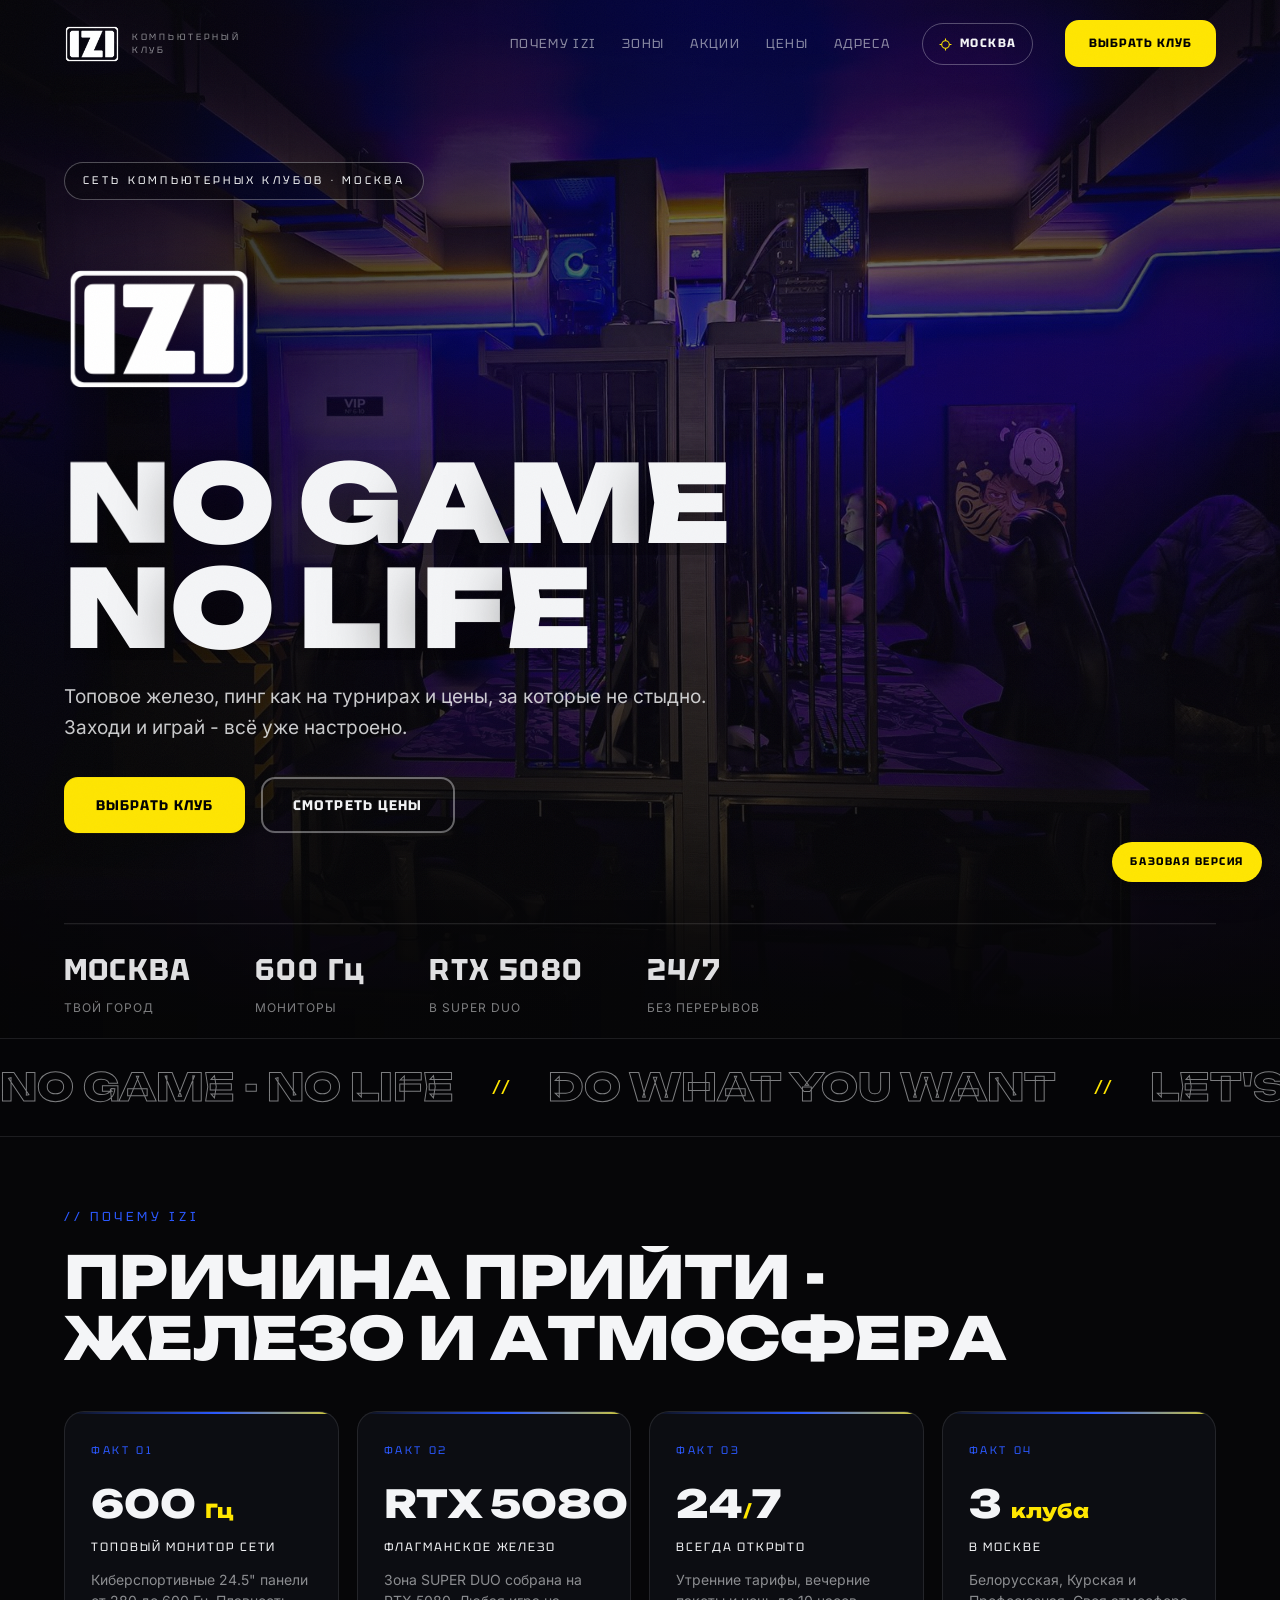
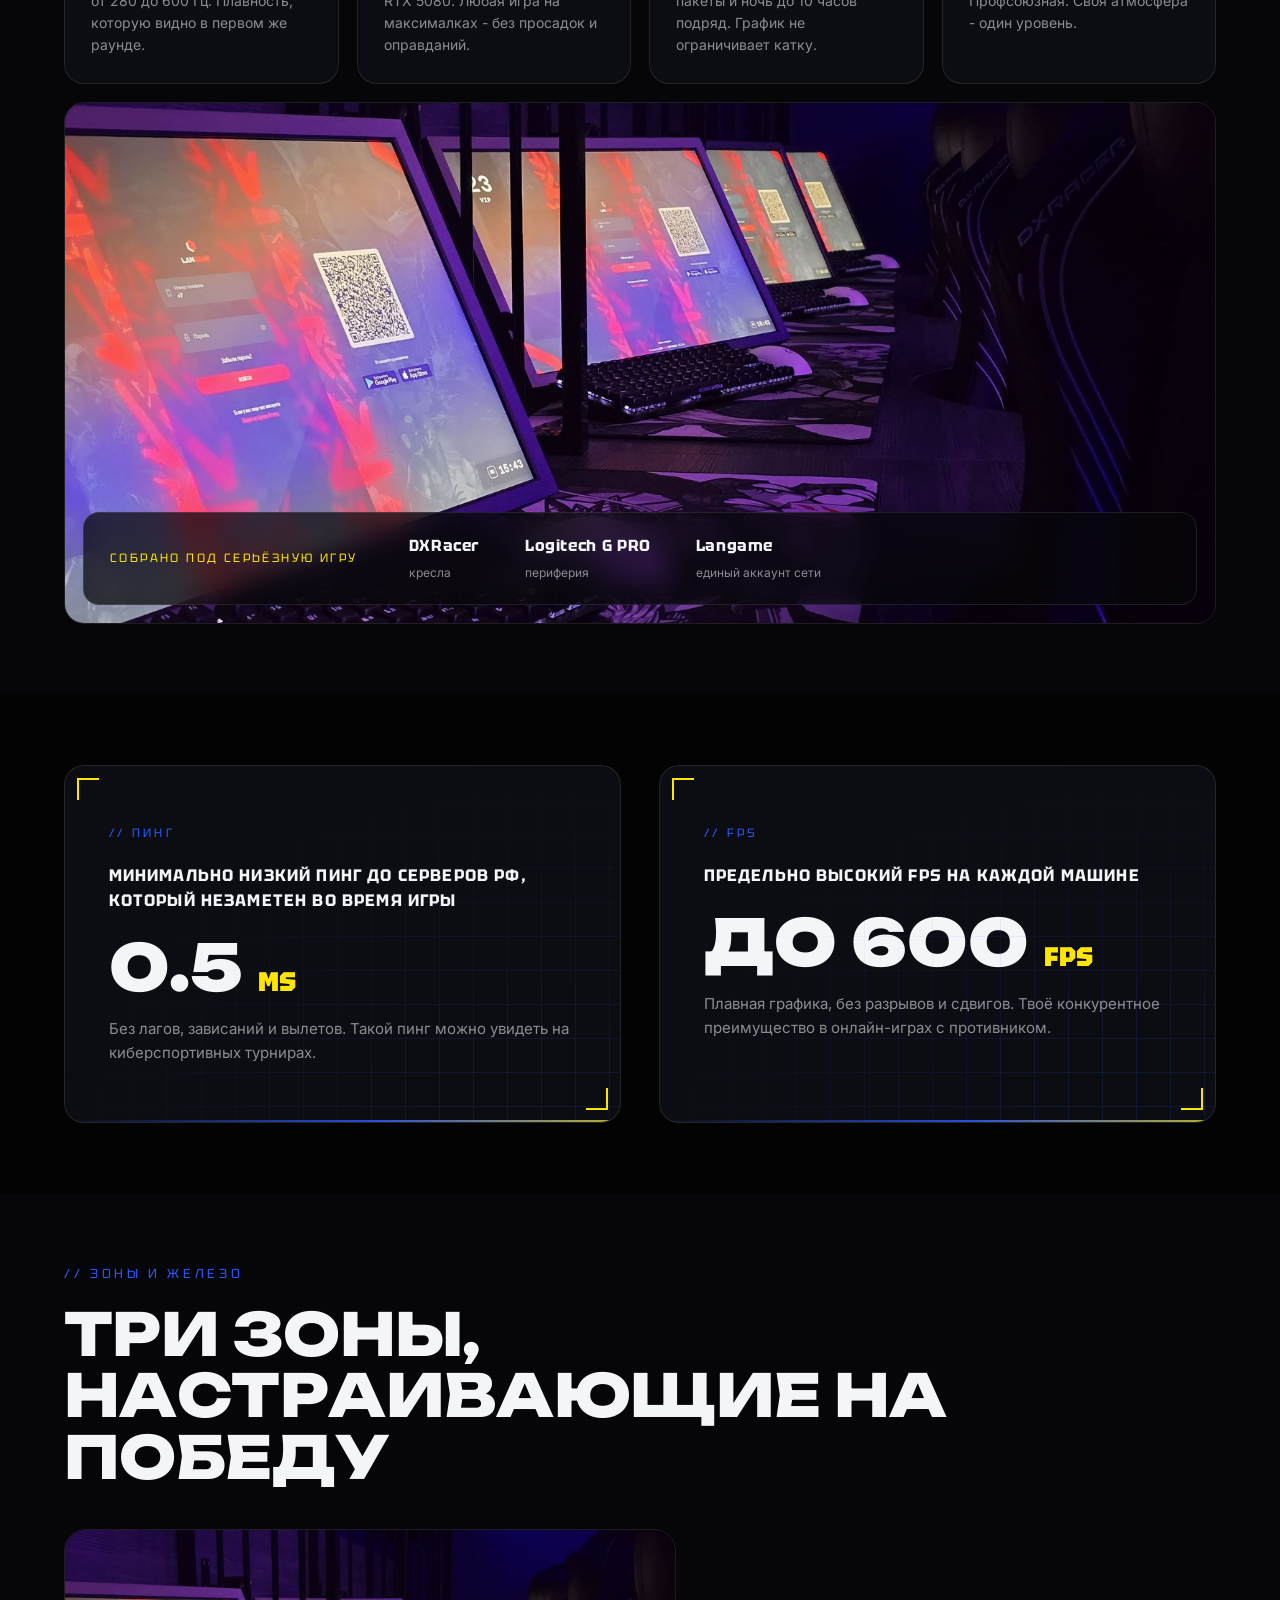
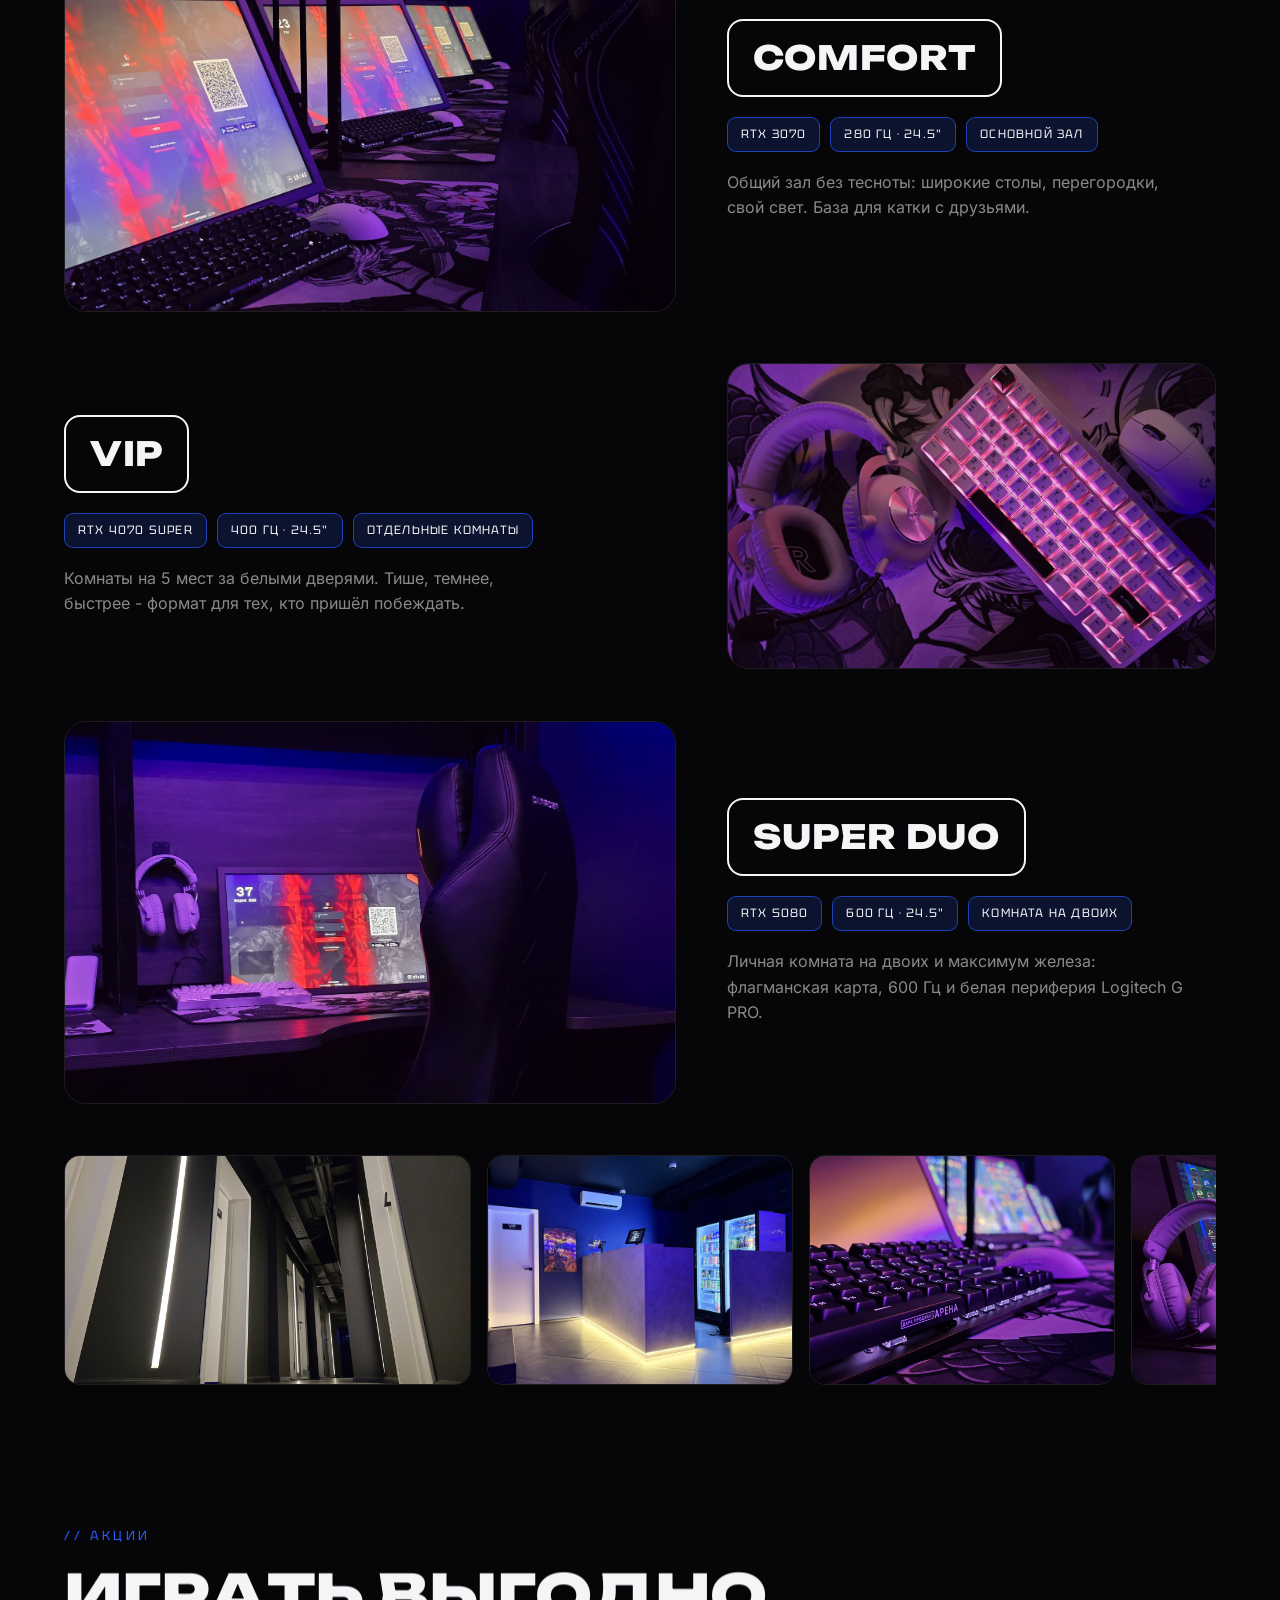
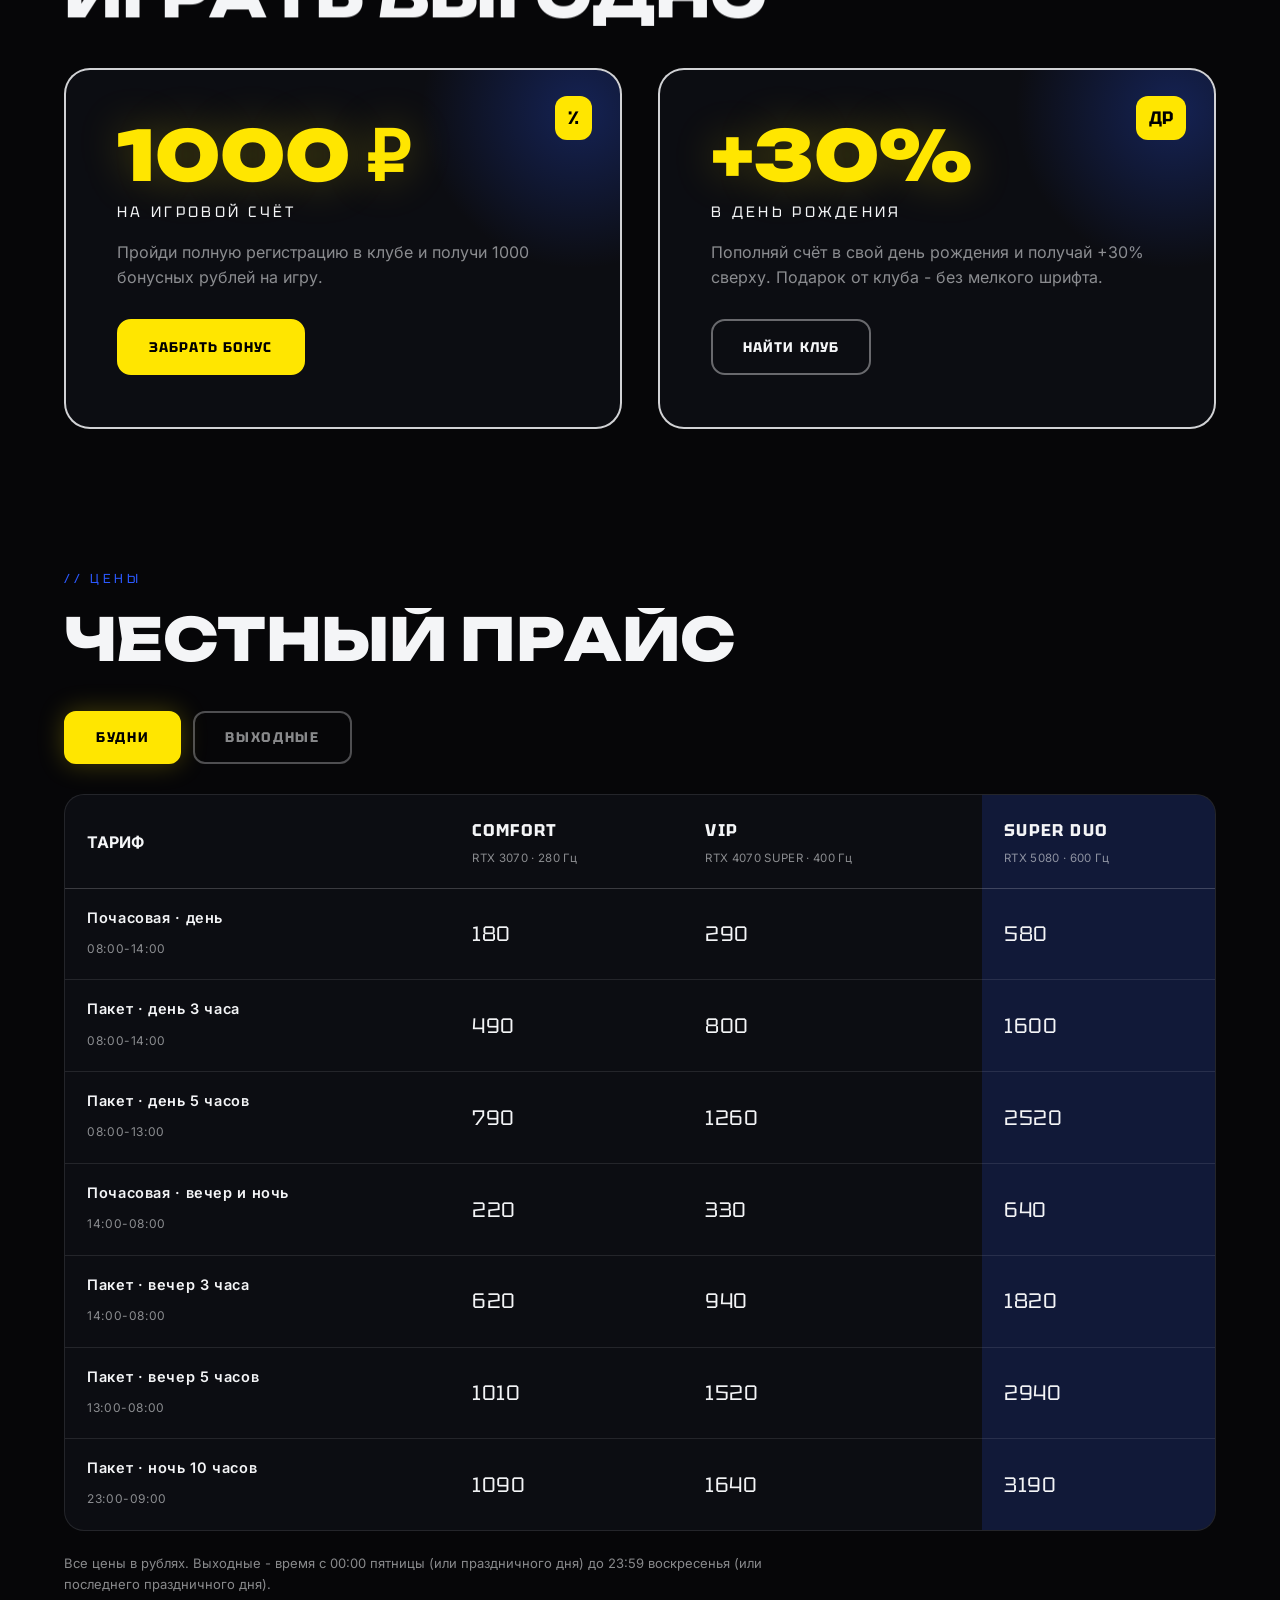
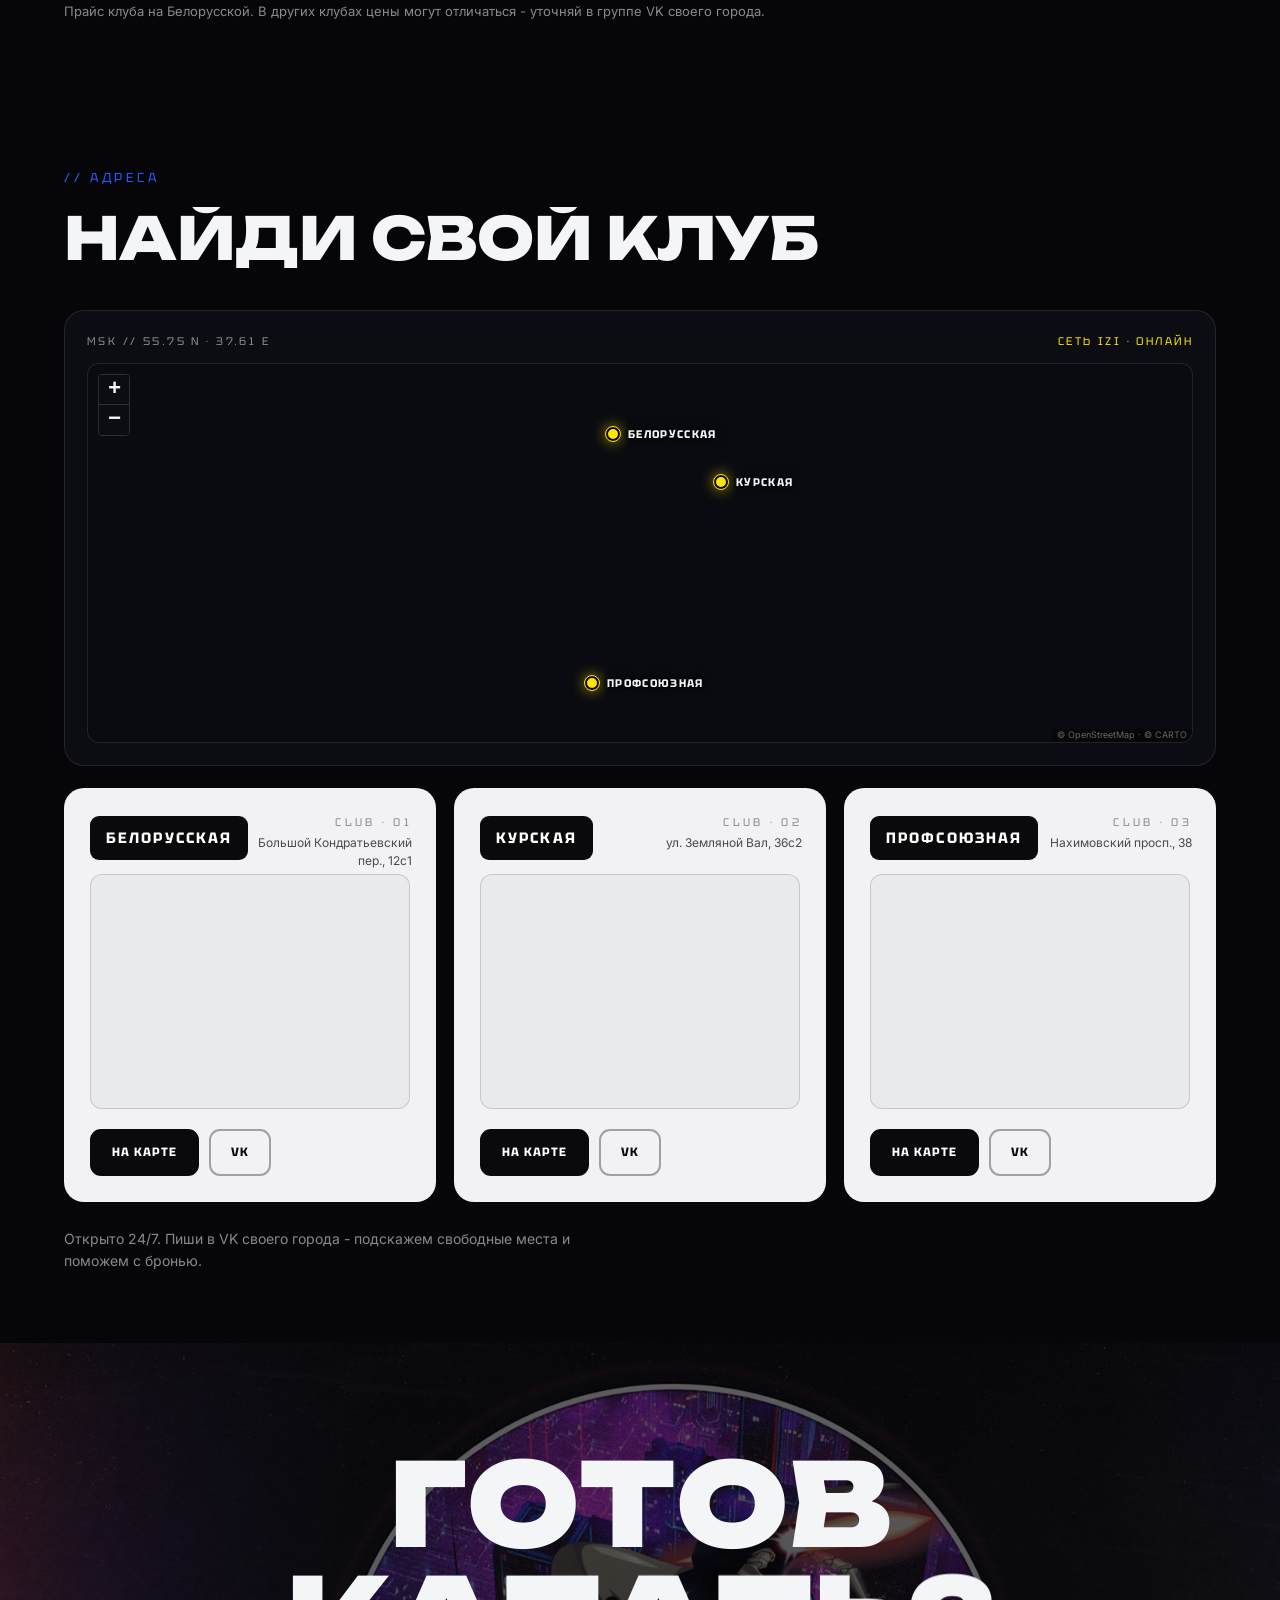
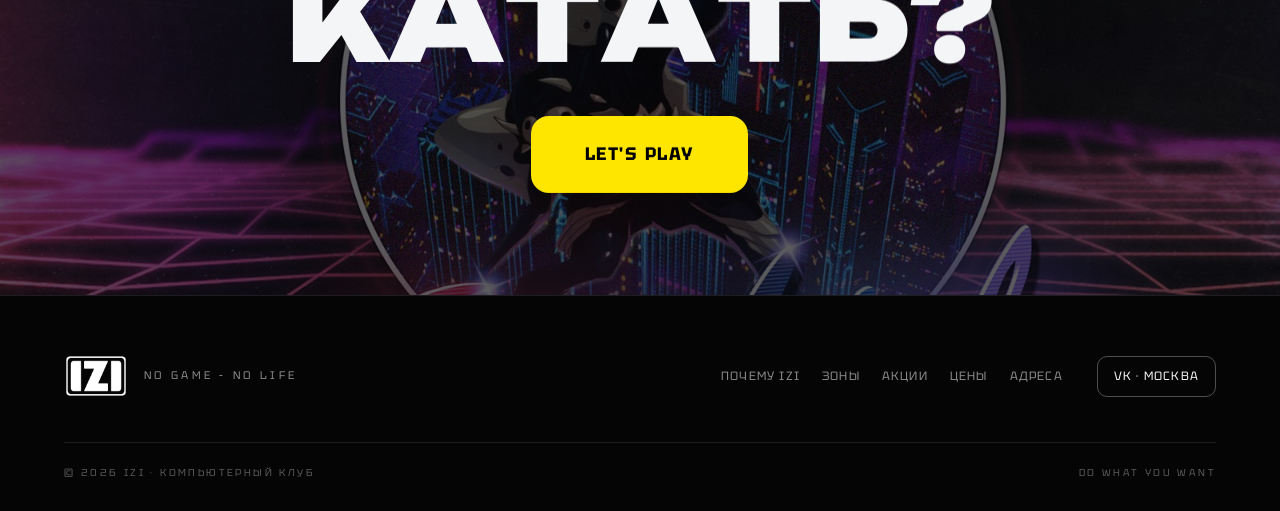
==== commit b251a5ab: "Мобильная адаптация, навигация по заголовкам, плотная вёрстка" ====
--- a/next/index.html
+++ b/next/index.html
@@ -34,8 +34,8 @@
       <span class="header__brandtext">КОМПЬЮТЕРНЫЙ<br>КЛУБ</span>
     </a>
     <nav class="header__nav">
-      <a href="#club" data-nav>Клуб</a>
-      <a href="#zones" data-nav>Железо</a>
+      <a href="#club" data-nav>Почему IZI</a>
+      <a href="#zones" data-nav>Зоны</a>
       <a href="#promo" data-nav>Акции</a>
       <a href="#prices" data-nav>Цены</a>
       <a href="#adresa" data-nav>Адреса</a>
@@ -66,7 +66,6 @@
         </div>
       </div>
       <div class="hero__stats" data-reveal>
-        <div class="hero__stat"><b id="statClubs">3</b><span>клуба в твоём городе</span></div>
         <div class="hero__stat"><b id="statCity">МОСКВА</b><span>твой город</span></div>
         <div class="hero__stat"><b>600 Гц</b><span>мониторы</span></div>
         <div class="hero__stat"><b>RTX 5080</b><span>в SUPER DUO</span></div>
@@ -403,8 +402,8 @@
         <span>NO GAME - NO LIFE</span>
       </div>
       <nav class="footer__nav">
-        <a href="#club" data-nav>Клуб</a>
-        <a href="#zones" data-nav>Железо</a>
+        <a href="#club" data-nav>Почему IZI</a>
+        <a href="#zones" data-nav>Зоны</a>
         <a href="#promo" data-nav>Акции</a>
         <a href="#prices" data-nav>Цены</a>
         <a href="#adresa" data-nav>Адреса</a>
--- a/next/assets/css/next.css
+++ b/next/assets/css/next.css
@@ -4,6 +4,13 @@
    фактов с окрашиванием текста, 3) перф-карточки в стиле сайта,
    4) настоящая тёмная карта сети с бронью, 5) компактные карточки
    ============================================================ */
+
+/* -------- Плотная вёрстка: воздух между секциями сильно ужат -------- */
+.next .section { padding: clamp(44px, 5.5vw, 72px) var(--pad); }
+.next .section__head { margin-bottom: clamp(26px, 3.5vw, 42px); }
+.next .final { padding: clamp(64px, 8vw, 104px) var(--pad); }
+.next .gallery { margin-top: clamp(30px, 4vw, 52px); }
+.next .hero__stats { padding-bottom: 20px; }
 
 /* -------- Выбор города в хедере -------- */
 .city-pick {
@@ -293,3 +300,17 @@
 }
 .next .door__map iframe { width: 100%; height: 100%; border: 0; display: block; }
 .next .door__actions { padding-top: 18px; }
+@media (max-width: 640px) {
+  /* на узкой карточке правый блок не помещается рядом с плашкой -
+     раскладываем в поток: плашка → CLUB 0X + адрес → карта → кнопки */
+  .next .door__meta {
+    position: static;
+    order: 2;
+    text-align: left;
+    max-width: none;
+    margin: 2px 0 8px;
+  }
+  .next .door__plate { order: 1; }
+  .next .door__map { order: 3; height: 200px; }
+  .next .door__actions { order: 4; }
+}
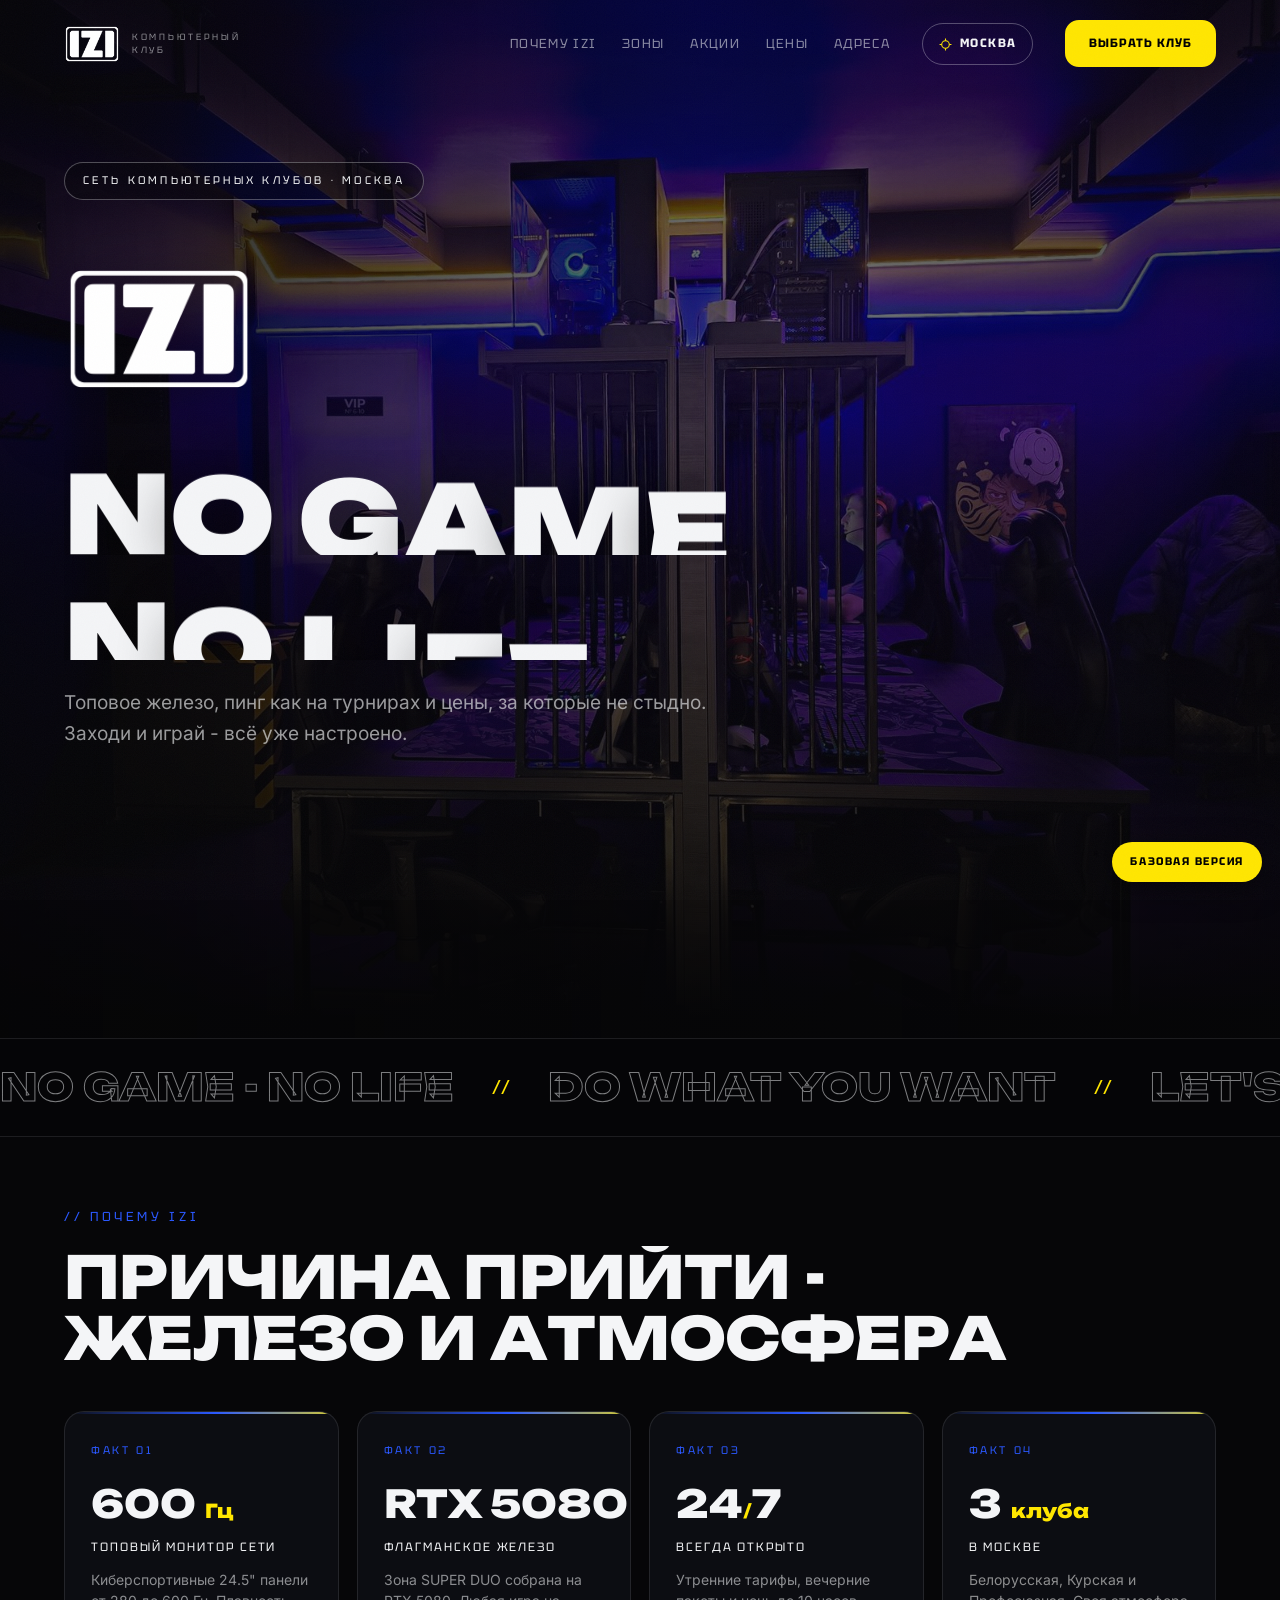
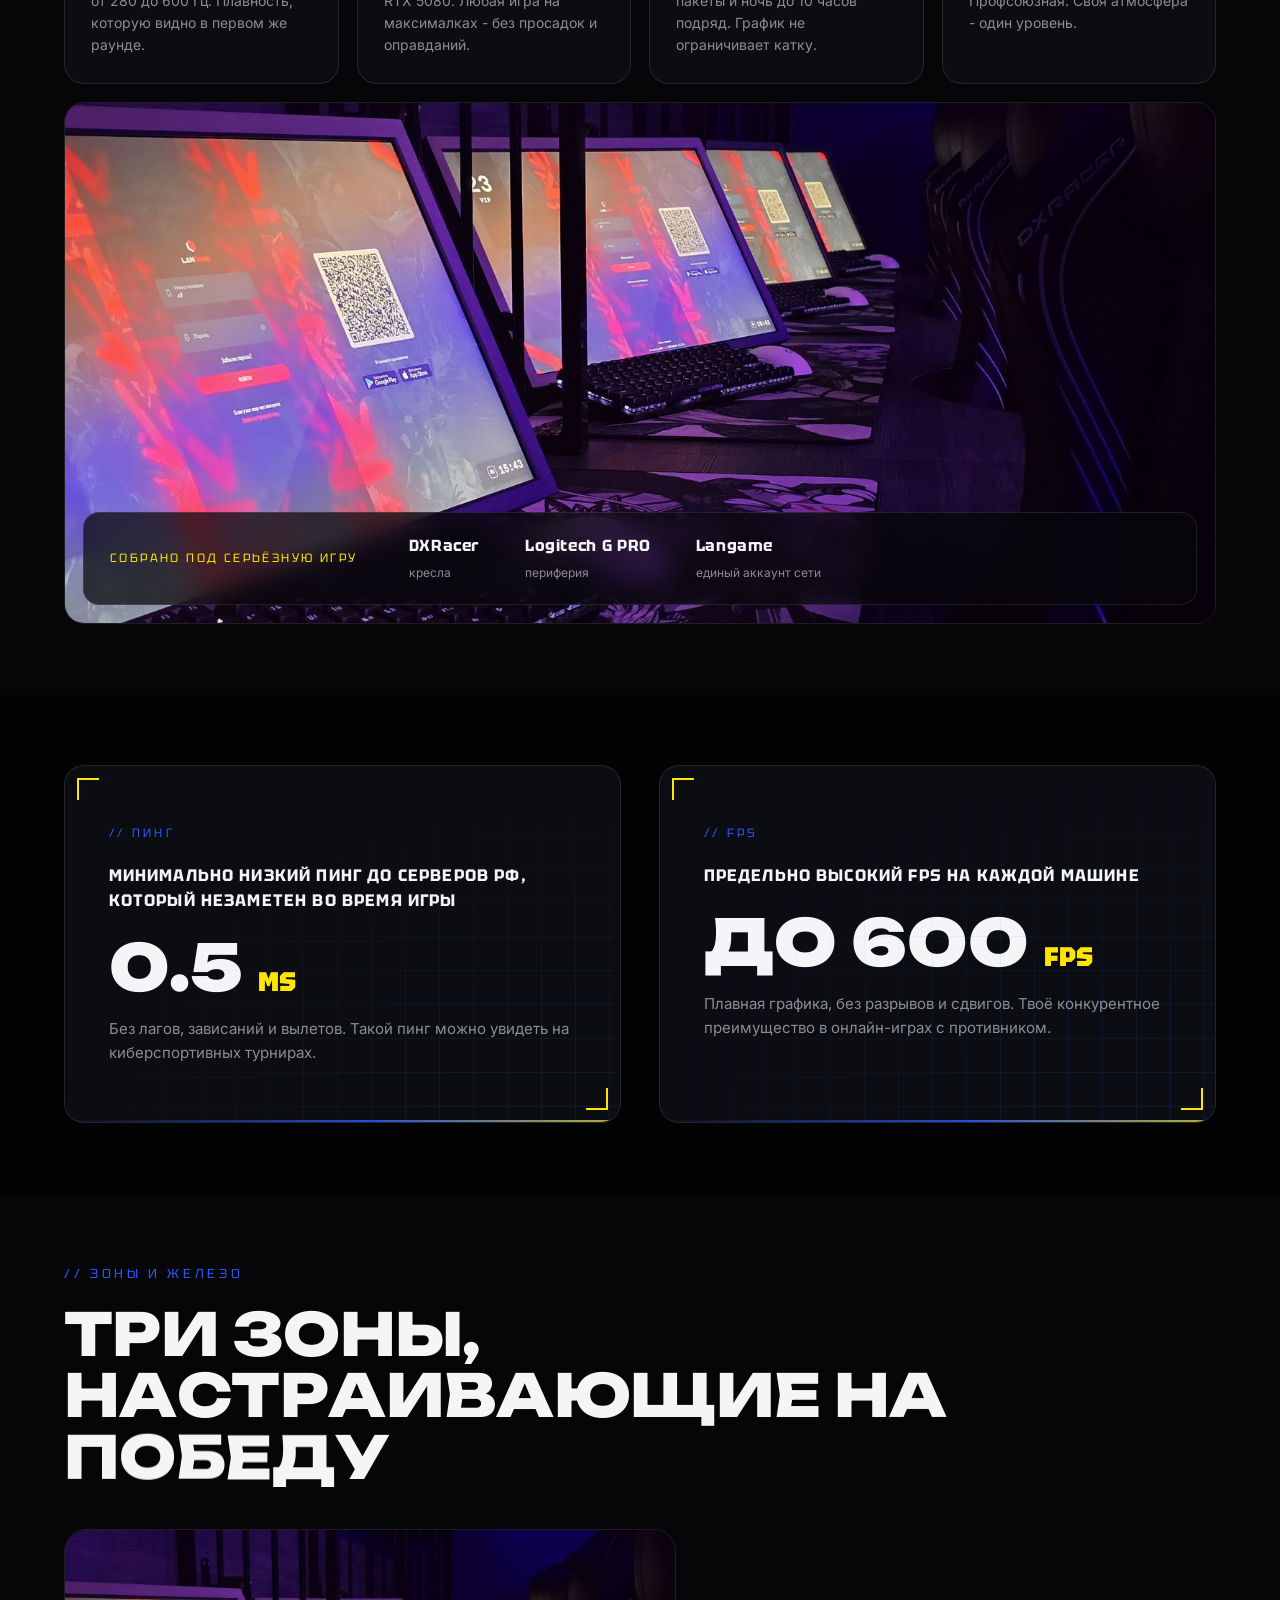
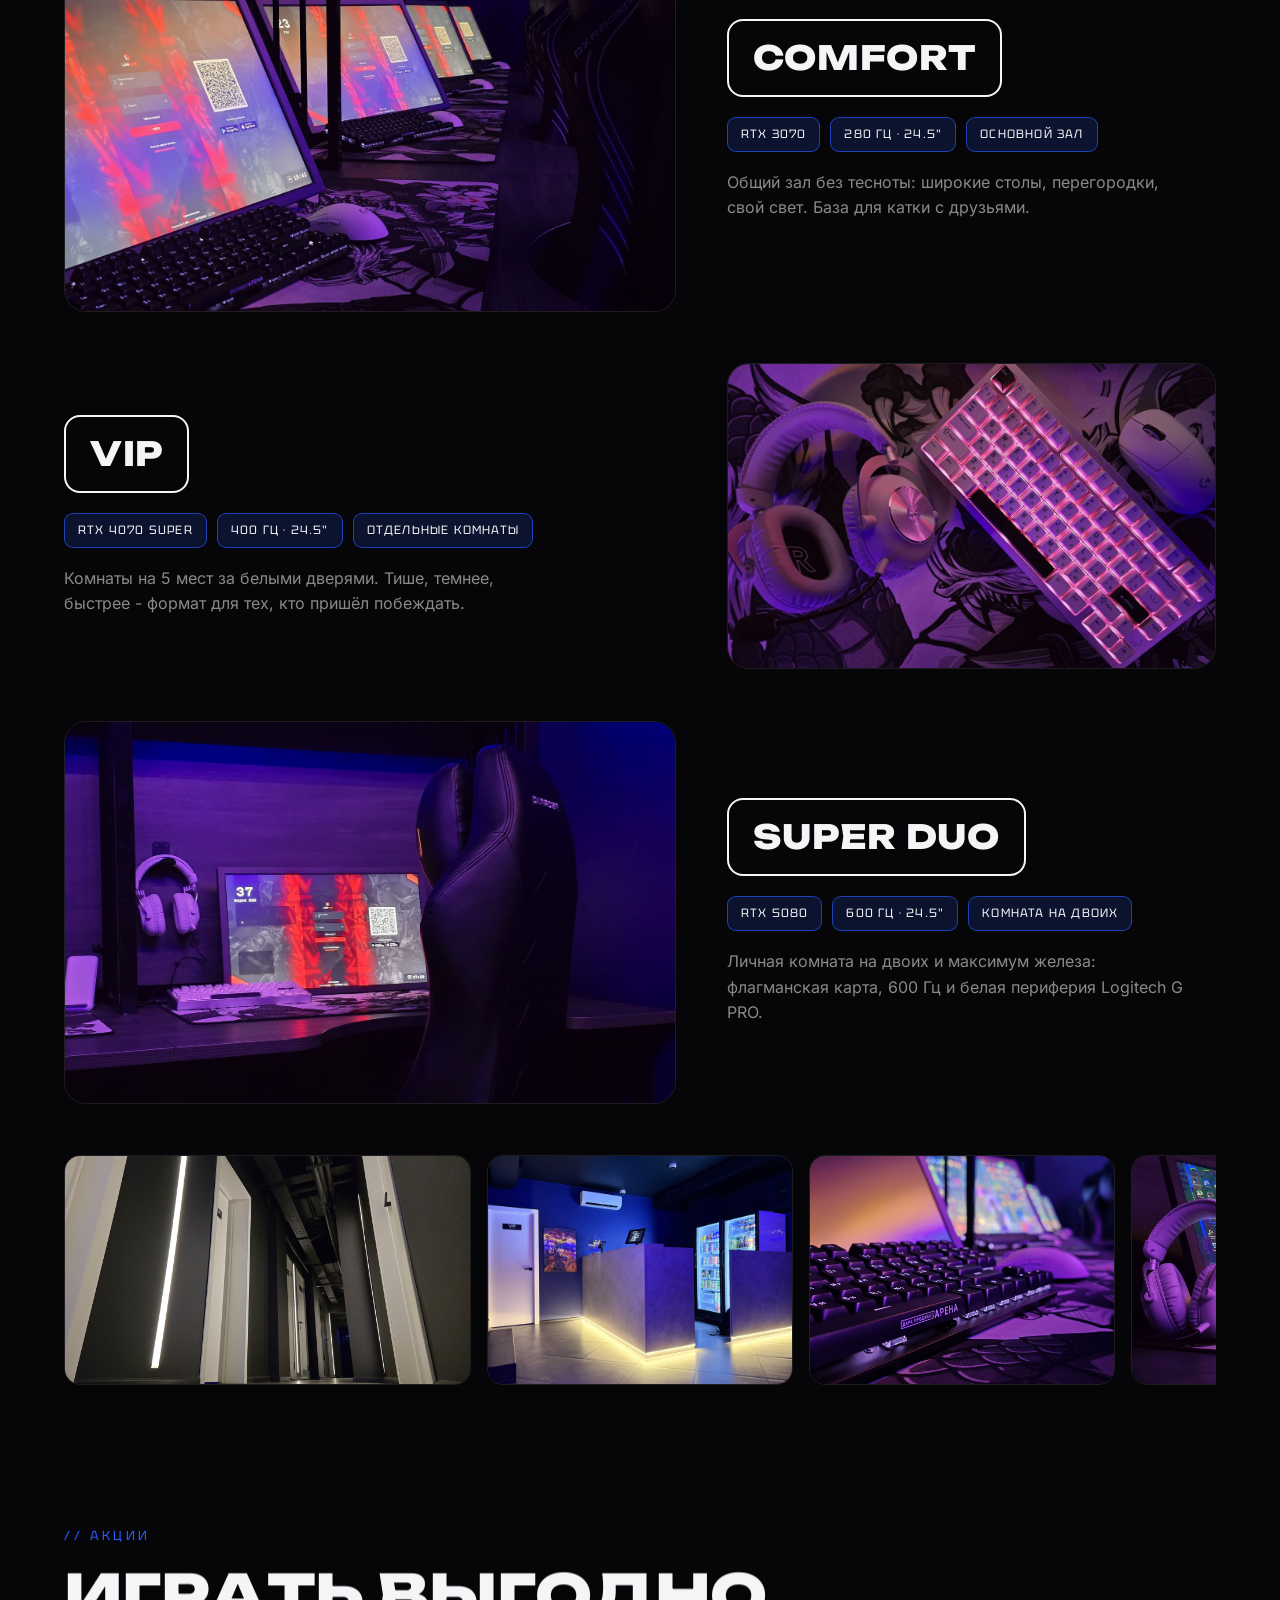
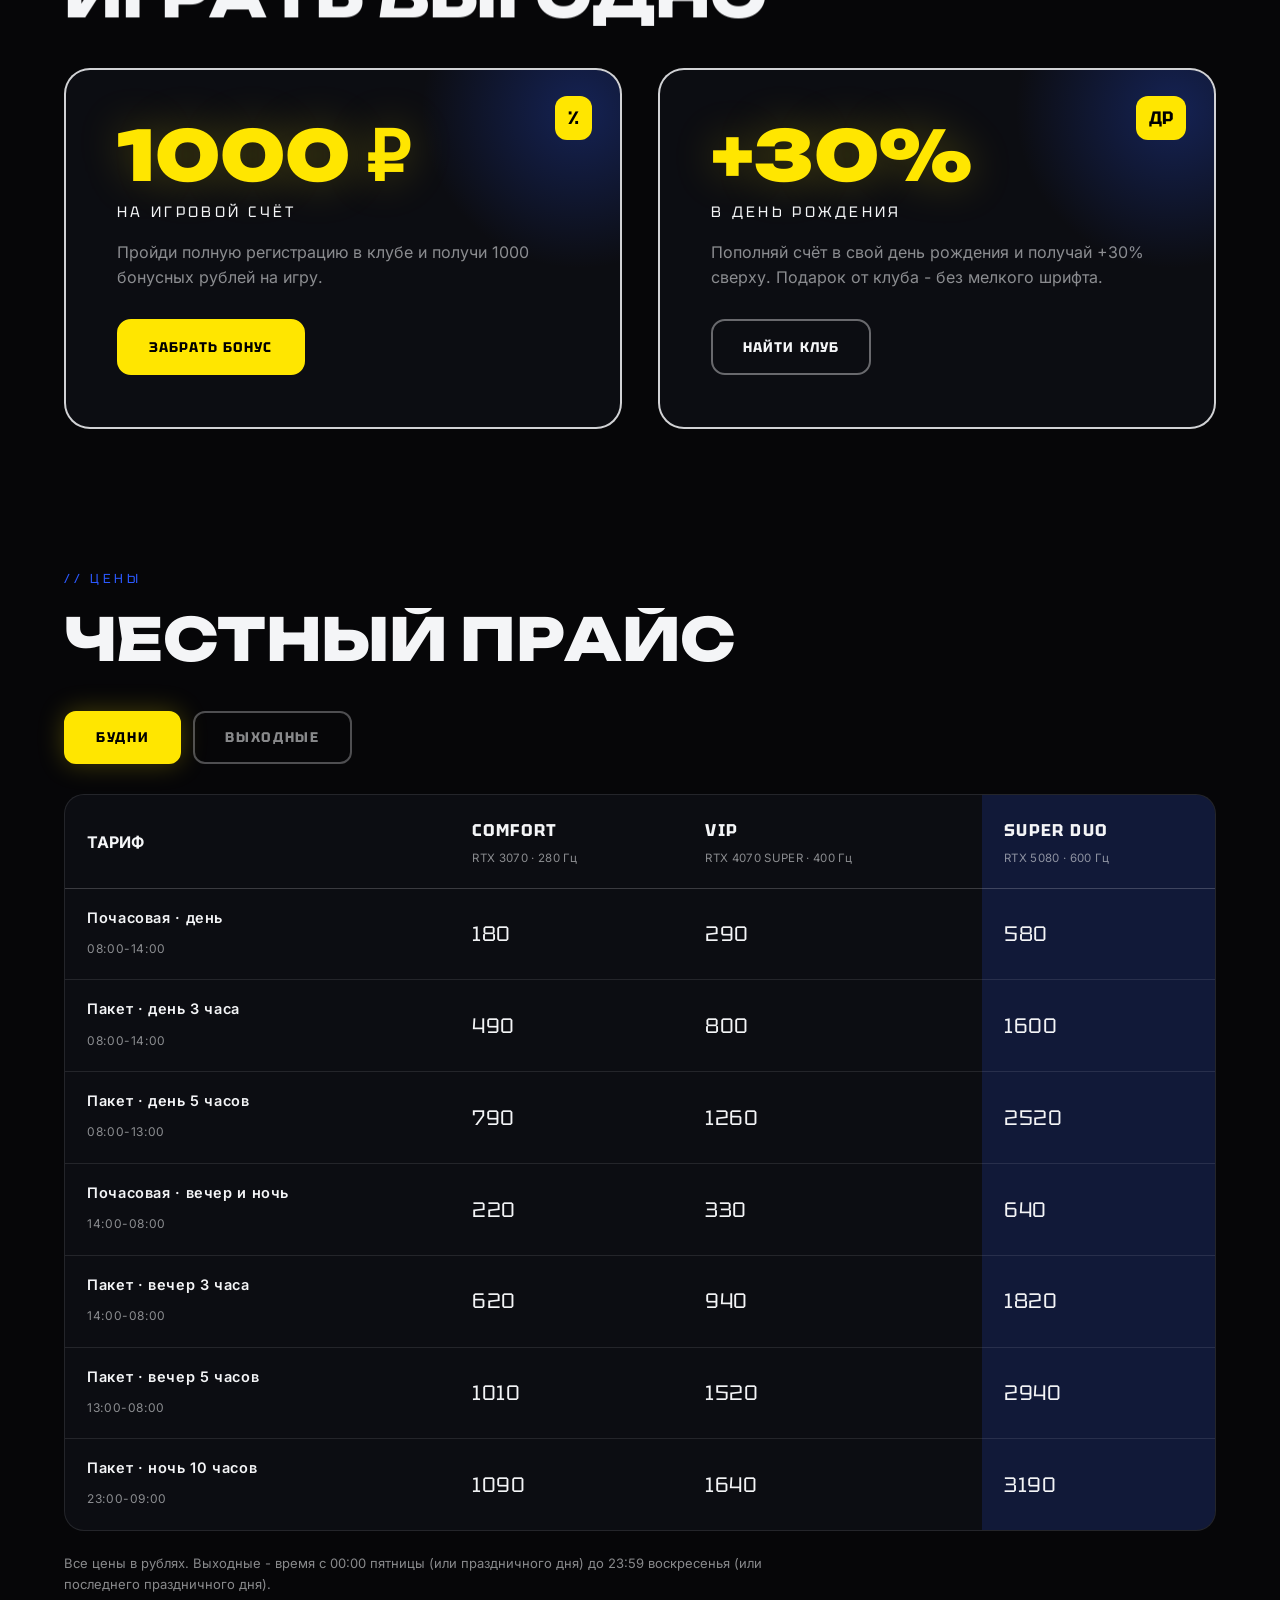
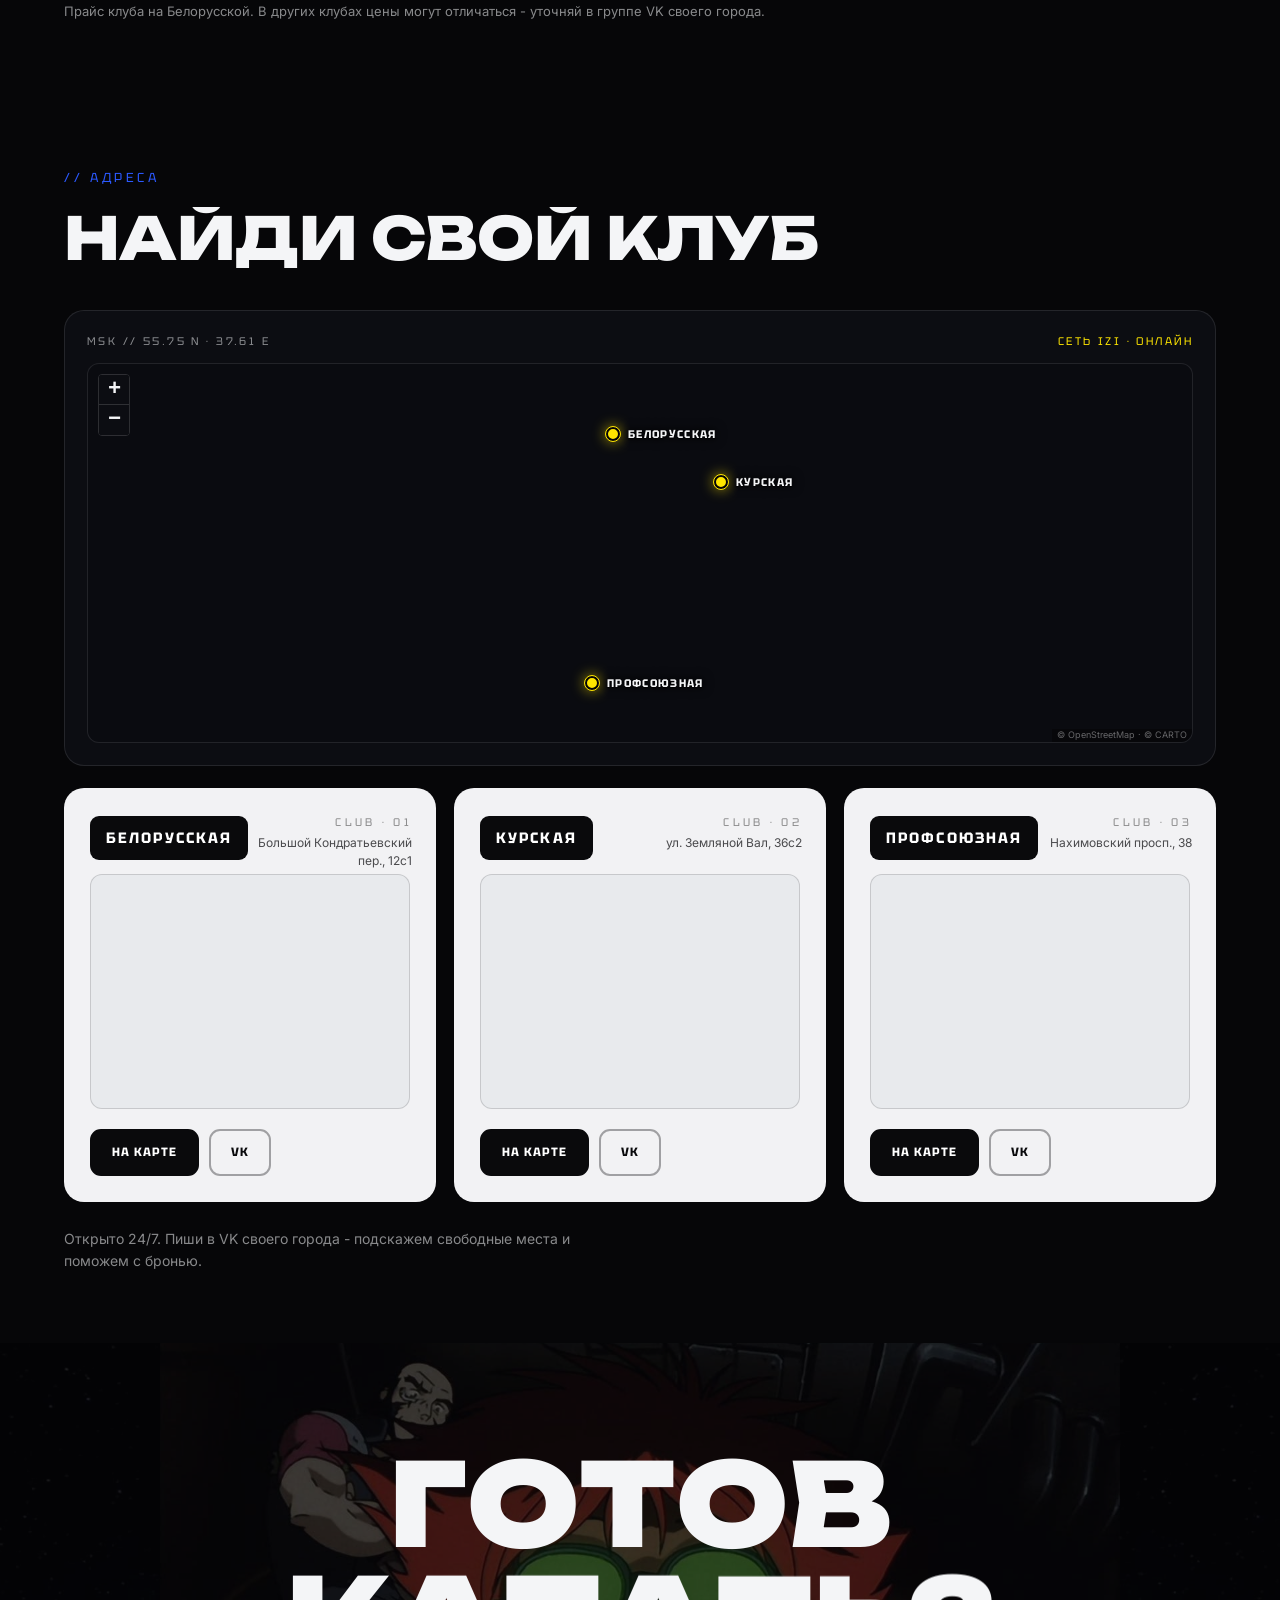
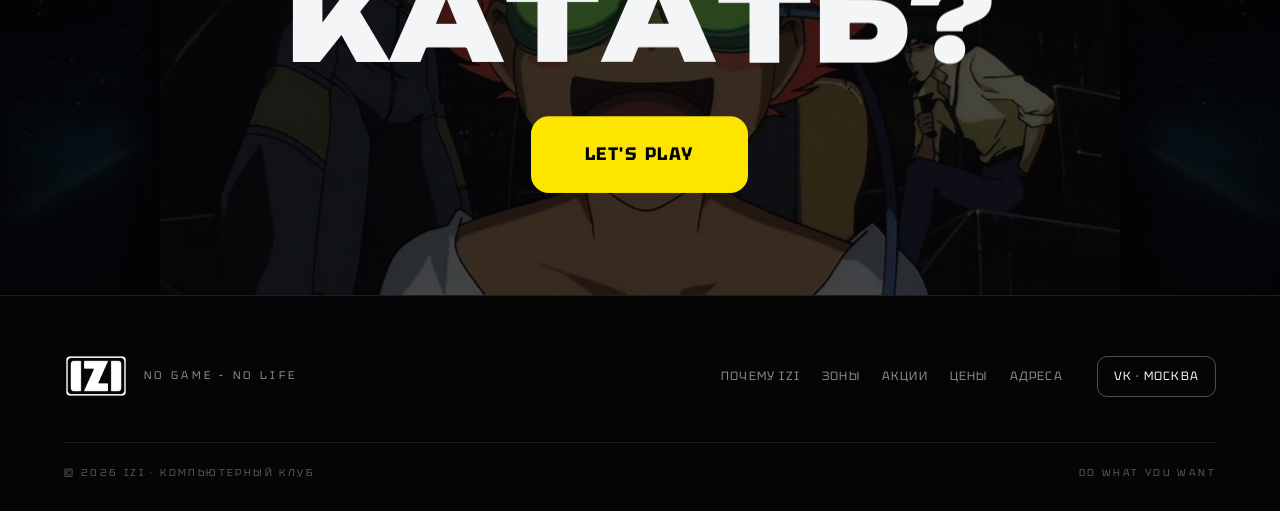
==== commit eaf8000b: "Нумерация клубов с 01 в каждом городе" ====
--- a/next/index.html
+++ b/next/index.html
@@ -356,7 +356,7 @@
       <div class="doors" data-city="khv" hidden>
         <article class="door">
           <div class="door__meta">
-            <div class="door__no">CLUB · 04</div>
+            <div class="door__no">CLUB · 01</div>
             <div class="door__addr">ул. Калинина, 80</div>
           </div>
           <div class="door__plate">КАЛИНИНА</div>
@@ -368,7 +368,7 @@
         </article>
         <article class="door">
           <div class="door__meta">
-            <div class="door__no">CLUB · 05</div>
+            <div class="door__no">CLUB · 02</div>
             <div class="door__addr">ул. Краснореченская, 94</div>
           </div>
           <div class="door__plate">КРАСНОРЕЧЕНСКАЯ</div>
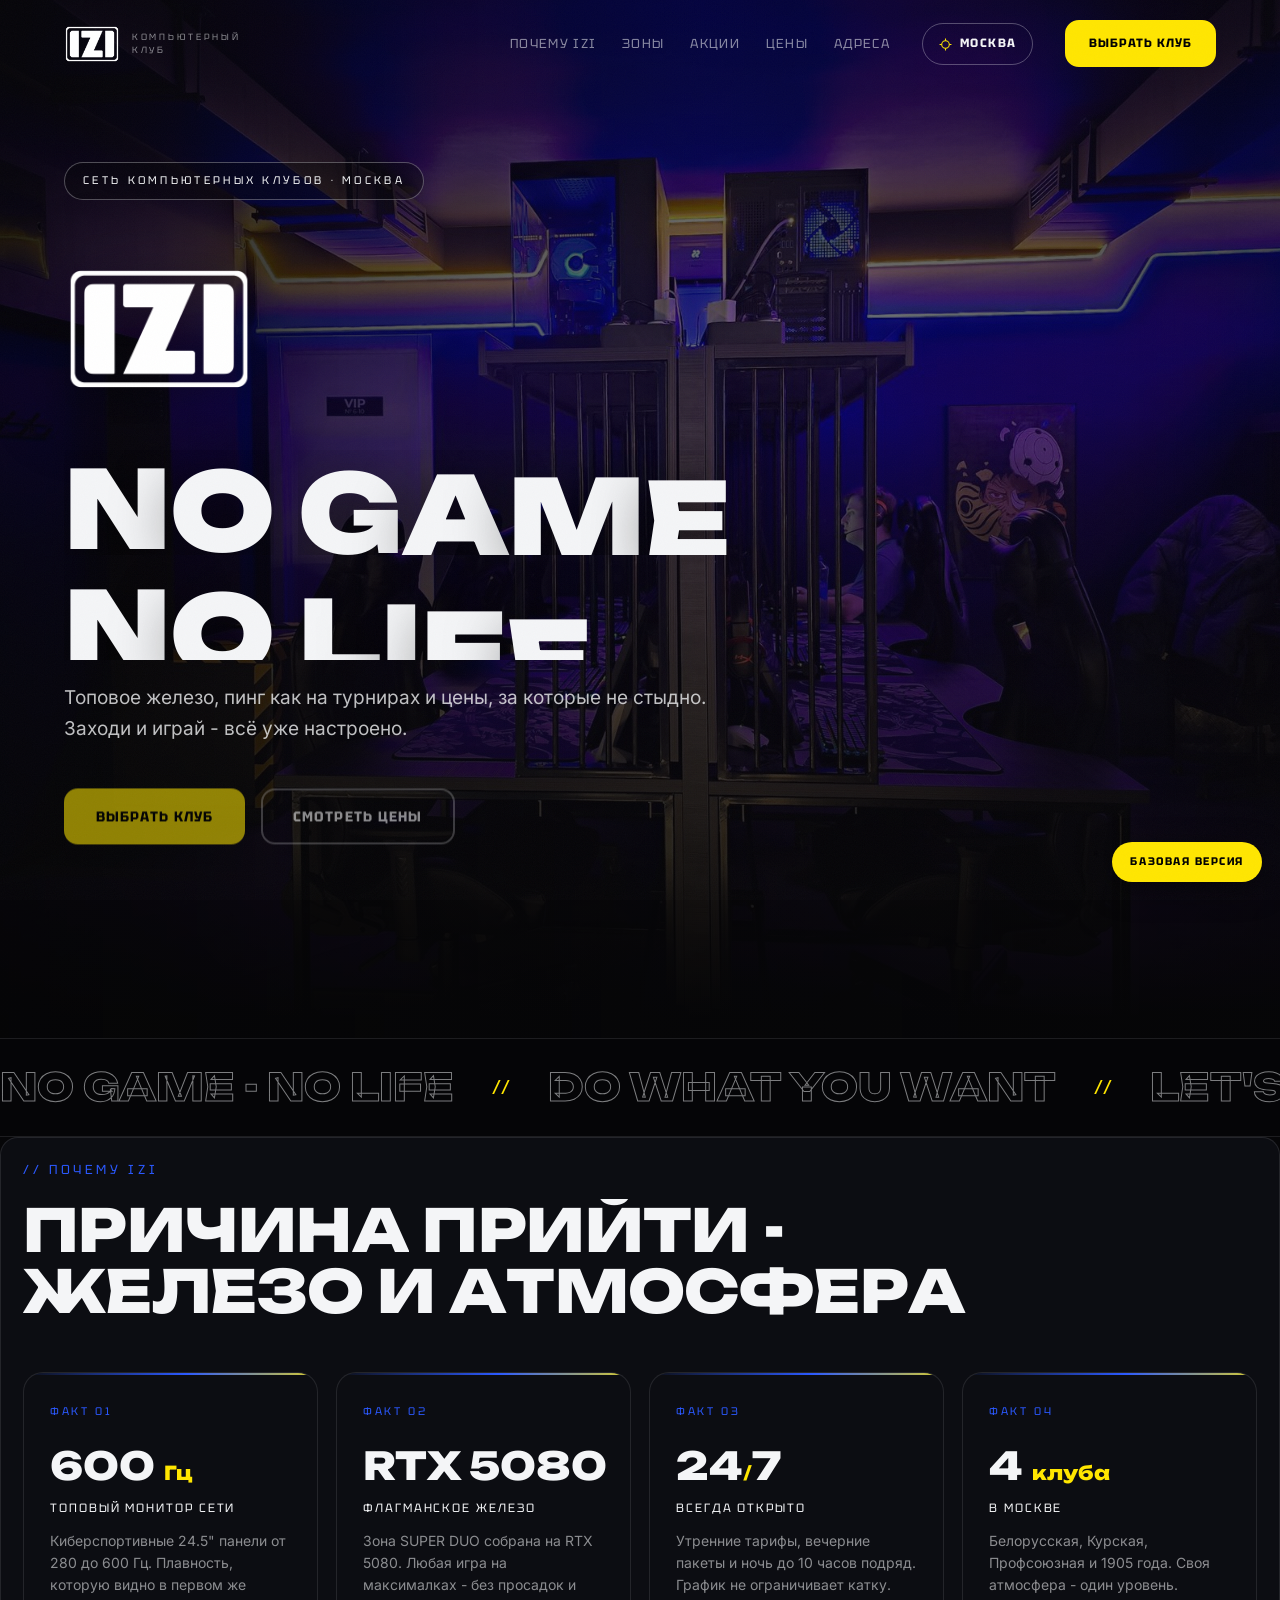
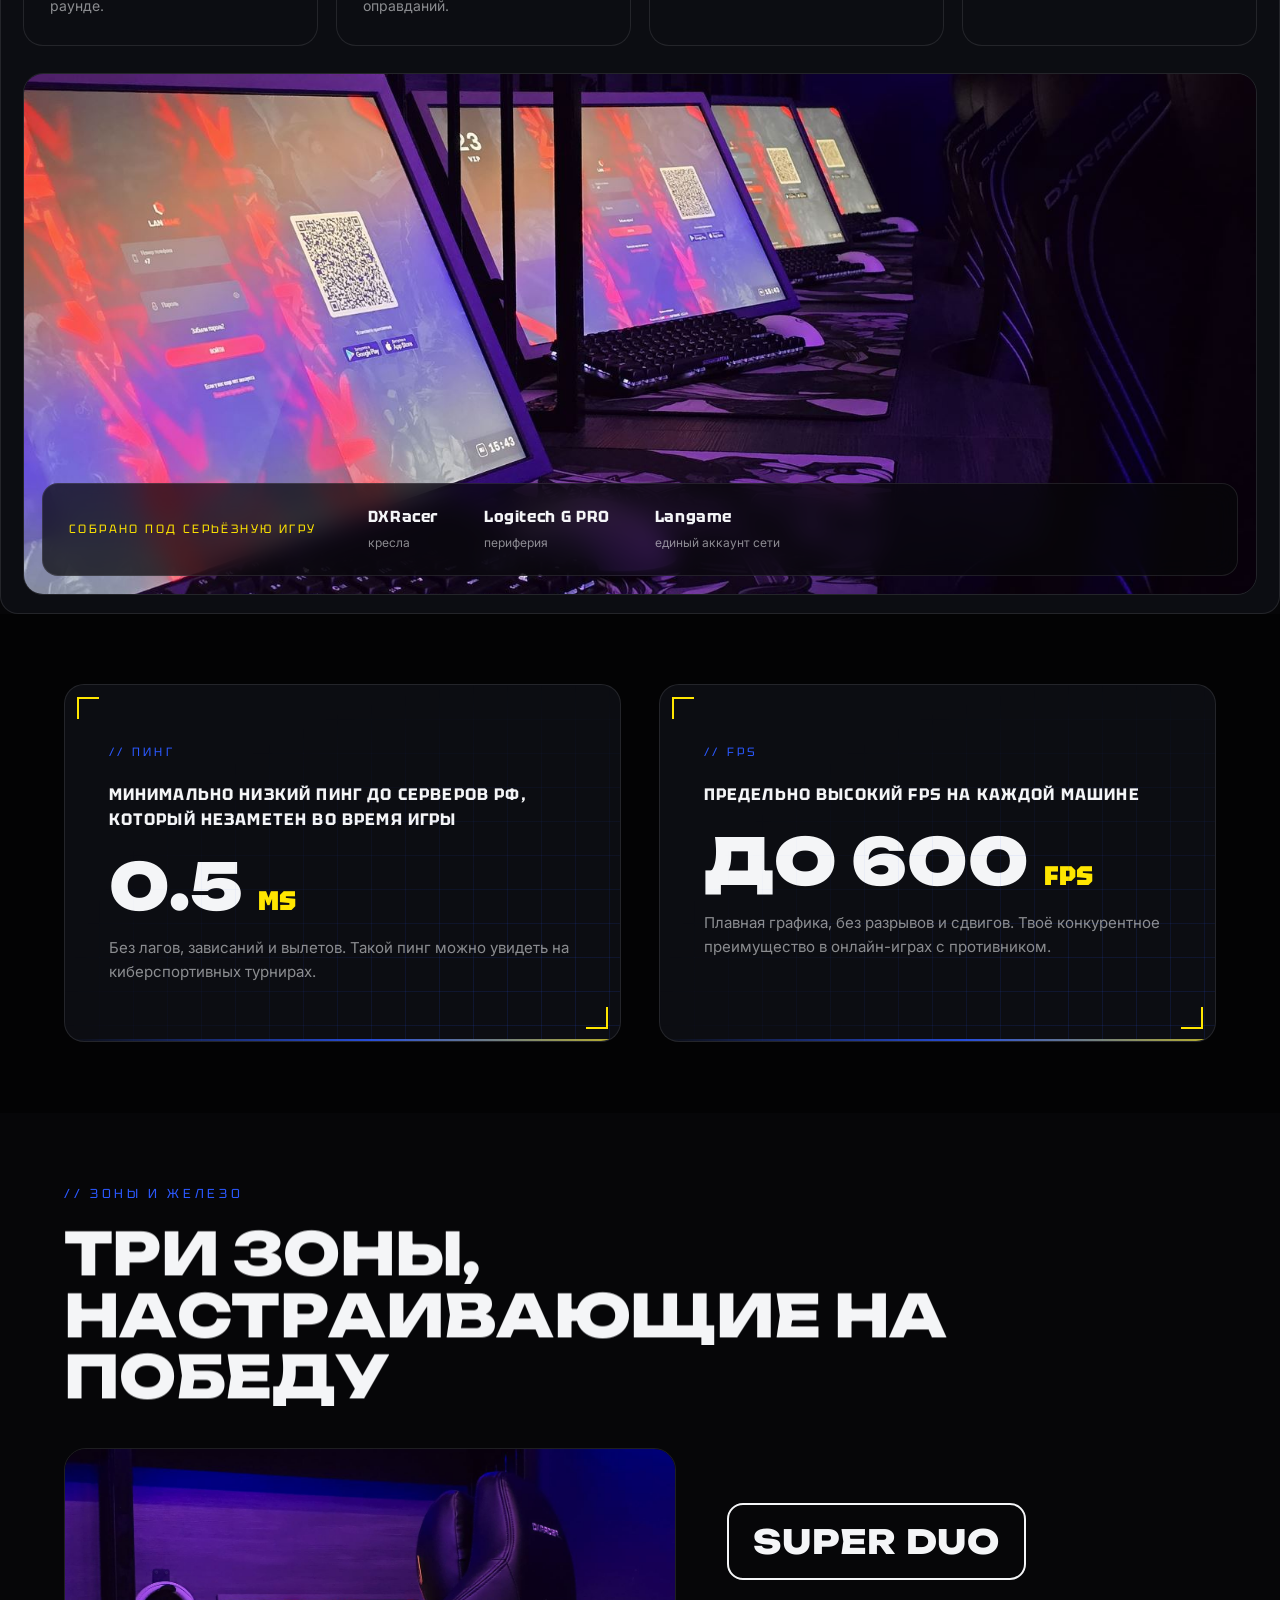
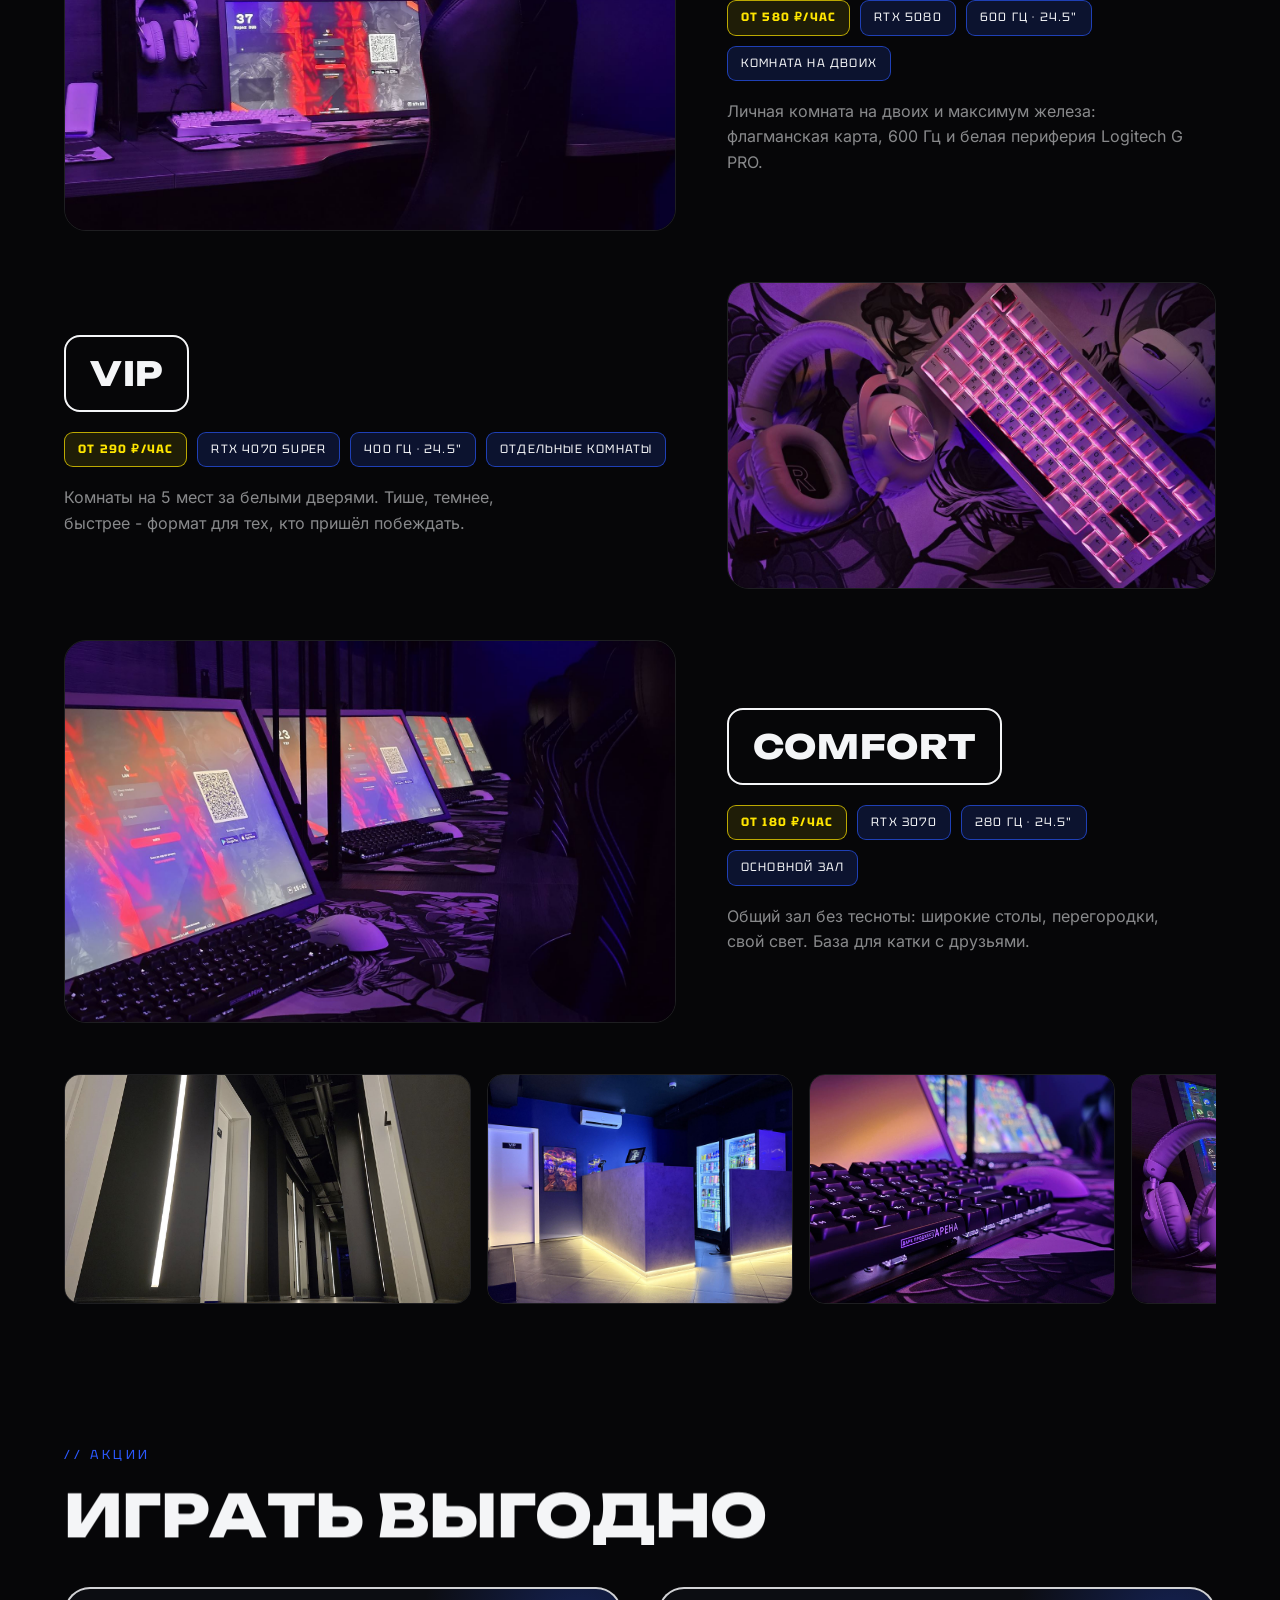
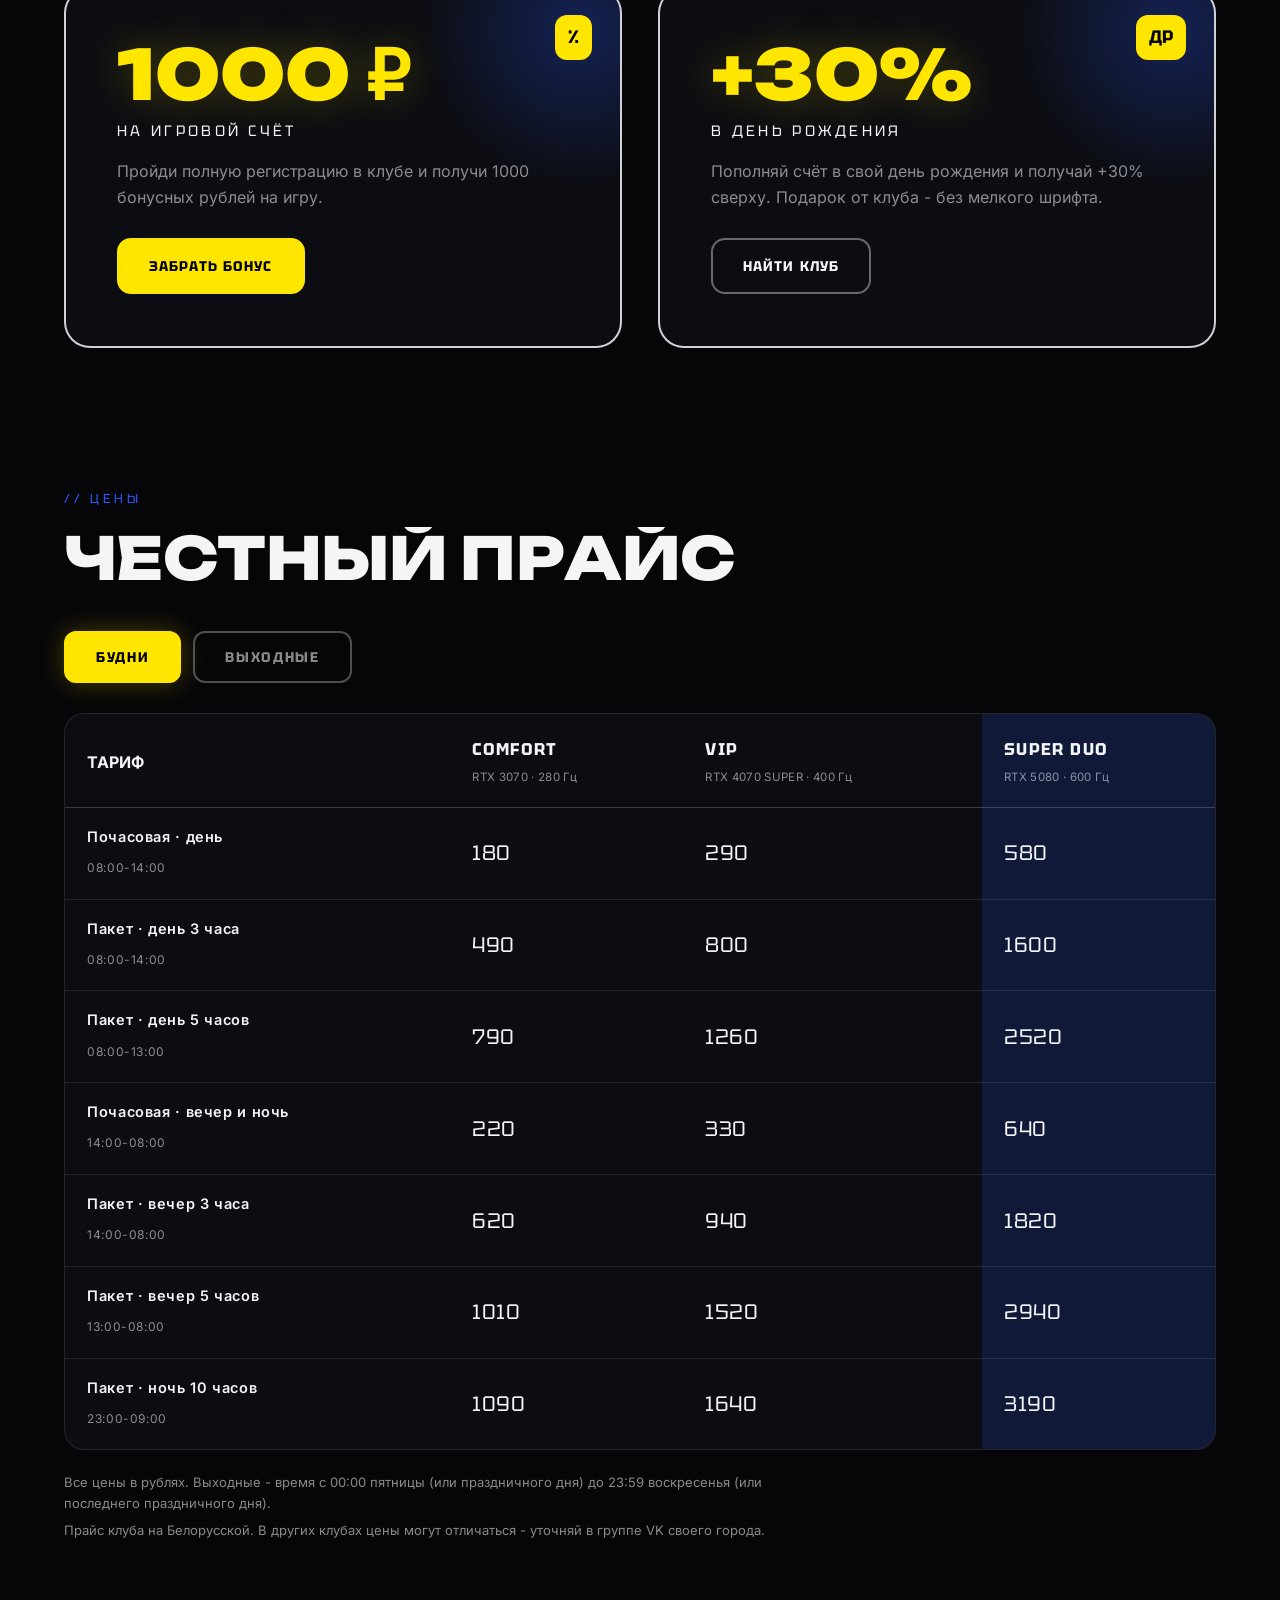
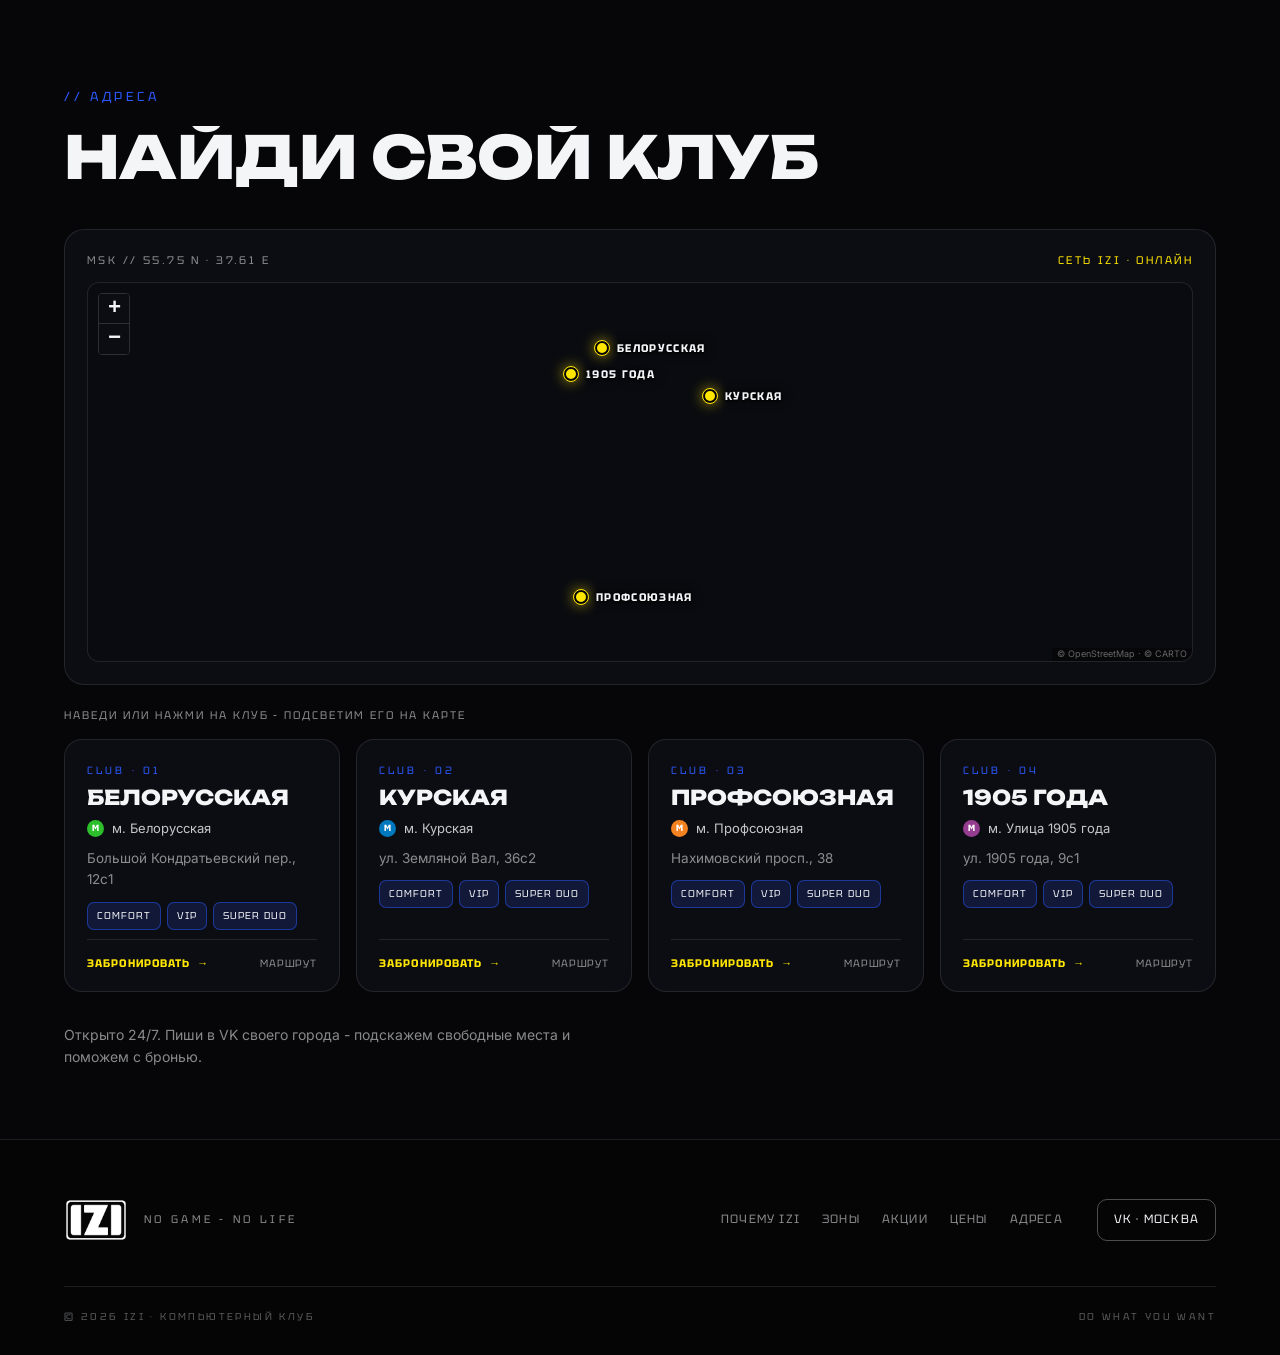
==== commit d964170d: "Карточки клубов по механике fullfocus, новый клуб 1905 года, зоны по цене" ====
--- a/next/index.html
+++ b/next/index.html
@@ -66,7 +66,6 @@
         </div>
       </div>
       <div class="hero__stats" data-reveal>
-        <div class="hero__stat"><b id="statCity">МОСКВА</b><span>твой город</span></div>
         <div class="hero__stat"><b>600 Гц</b><span>мониторы</span></div>
         <div class="hero__stat"><b>RTX 5080</b><span>в SUPER DUO</span></div>
         <div class="hero__stat"><b>24/7</b><span>без перерывов</span></div>
@@ -156,13 +155,13 @@
       </div>
       <div class="zonelist">
         <article class="zone" data-reveal>
-          <div class="zone__media"><img src="../assets/img/hall-pcs.jpg" alt="Зона COMFORT"></div>
+          <div class="zone__media"><img src="../assets/img/duo-room.jpg" alt="Зона SUPER DUO"></div>
           <div class="zone__body">
-            <div class="zone__plate">COMFORT</div>
+            <div class="zone__plate">SUPER DUO</div>
             <div class="zone__specs">
-              <span>RTX 3070</span><span>280 Гц · 24.5"</span><span>основной зал</span>
+              <span class="zone__price">от 580 ₽/час</span><span>RTX 5080</span><span>600 Гц · 24.5"</span><span>комната на двоих</span>
             </div>
-            <p>Общий зал без тесноты: широкие столы, перегородки, свой свет. База для катки с друзьями.</p>
+            <p>Личная комната на двоих и максимум железа: флагманская карта, 600 Гц и белая периферия Logitech G PRO.</p>
           </div>
         </article>
         <article class="zone zone--rev" data-reveal>
@@ -170,19 +169,19 @@
           <div class="zone__body">
             <div class="zone__plate">VIP</div>
             <div class="zone__specs">
-              <span>RTX 4070 SUPER</span><span>400 Гц · 24.5"</span><span>отдельные комнаты</span>
+              <span class="zone__price">от 290 ₽/час</span><span>RTX 4070 SUPER</span><span>400 Гц · 24.5"</span><span>отдельные комнаты</span>
             </div>
             <p>Комнаты на 5 мест за белыми дверями. Тише, темнее, быстрее - формат для тех, кто пришёл побеждать.</p>
           </div>
         </article>
         <article class="zone" data-reveal>
-          <div class="zone__media"><img src="../assets/img/duo-room.jpg" alt="Зона SUPER DUO"></div>
+          <div class="zone__media"><img src="../assets/img/hall-pcs.jpg" alt="Зона COMFORT"></div>
           <div class="zone__body">
-            <div class="zone__plate">SUPER DUO</div>
+            <div class="zone__plate">COMFORT</div>
             <div class="zone__specs">
-              <span>RTX 5080</span><span>600 Гц · 24.5"</span><span>комната на двоих</span>
+              <span class="zone__price">от 180 ₽/час</span><span>RTX 3070</span><span>280 Гц · 24.5"</span><span>основной зал</span>
             </div>
-            <p>Личная комната на двоих и максимум железа: флагманская карта, 600 Гц и белая периферия Logitech G PRO.</p>
+            <p>Общий зал без тесноты: широкие столы, перегородки, свой свет. База для катки с друзьями.</p>
           </div>
         </article>
       </div>
@@ -315,83 +314,95 @@
         <div id="netmap" class="netmap" aria-label="Карта клубов IZI"></div>
       </div>
 
+      <div class="doors__hint" data-reveal>Наведи или нажми на клуб - подсветим его на карте</div>
+
       <div class="doors" data-city="msk" data-reveal>
-        <article class="door">
-          <div class="door__meta">
-            <div class="door__no">CLUB · 01</div>
-            <div class="door__addr">Большой Кондратьевский пер., 12с1</div>
-          </div>
-          <div class="door__plate">БЕЛОРУССКАЯ</div>
-          <div class="door__map"><iframe loading="lazy" title="IZI Белорусская на карте" src="https://yandex.ru/map-widget/v1/?ol=biz&oid=194485804648&z=16"></iframe></div>
-          <div class="door__actions">
-            <a class="btn btn--dark" href="https://yandex.ru/maps/-/CTrNyO5Z" target="_blank" rel="noopener"><span>НА КАРТЕ</span></a>
-            <a class="btn btn--darkghost" href="https://vk.ru/izimsk" target="_blank" rel="noopener"><span>VK</span></a>
-          </div>
-        </article>
-        <article class="door">
-          <div class="door__meta">
-            <div class="door__no">CLUB · 02</div>
-            <div class="door__addr">ул. Земляной Вал, 36с2</div>
-          </div>
-          <div class="door__plate">КУРСКАЯ</div>
-          <div class="door__map"><iframe loading="lazy" title="IZI Курская на карте" src="https://yandex.ru/map-widget/v1/?ol=biz&oid=18514435161&z=16"></iframe></div>
-          <div class="door__actions">
-            <a class="btn btn--dark" href="https://yandex.ru/maps/-/CTrNyDyw" target="_blank" rel="noopener"><span>НА КАРТЕ</span></a>
-            <a class="btn btn--darkghost" href="https://vk.ru/izimsk" target="_blank" rel="noopener"><span>VK</span></a>
-          </div>
-        </article>
-        <article class="door">
-          <div class="door__meta">
-            <div class="door__no">CLUB · 03</div>
-            <div class="door__addr">Нахимовский просп., 38</div>
-          </div>
-          <div class="door__plate">ПРОФСОЮЗНАЯ</div>
-          <div class="door__map"><iframe loading="lazy" title="IZI Профсоюзная на карте" src="https://yandex.ru/map-widget/v1/?ol=biz&oid=65035936125&z=16"></iframe></div>
-          <div class="door__actions">
-            <a class="btn btn--dark" href="https://yandex.ru/maps/-/CTrNyTJE" target="_blank" rel="noopener"><span>НА КАРТЕ</span></a>
-            <a class="btn btn--darkghost" href="https://vk.ru/izimsk" target="_blank" rel="noopener"><span>VK</span></a>
-          </div>
-        </article>
-      </div>
+        <article class="club" data-club="bel" tabindex="0">
+          <i class="club__corner club__corner--tl" aria-hidden="true"></i>
+          <i class="club__corner club__corner--br" aria-hidden="true"></i>
+          <div class="club__no">CLUB · 01</div>
+          <h3 class="club__name">БЕЛОРУССКАЯ</h3>
+          <div class="club__meta"><span class="club__dot" style="--metro:#2dbe2c">М</span>м. Белорусская</div>
+          <div class="club__addr">Большой Кондратьевский пер., 12с1</div>
+          <div class="club__zones"><span>COMFORT</span><span>VIP</span><span>SUPER DUO</span></div>
+          <div class="club__foot">
+            <a class="club__book" href="https://vk.ru/izimsk" target="_blank" rel="noopener">ЗАБРОНИРОВАТЬ <b>&rarr;</b></a>
+            <a class="club__route" href="https://yandex.ru/maps/-/CTrNyO5Z" target="_blank" rel="noopener">МАРШРУТ</a>
+          </div>
+        </article>
+        <article class="club" data-club="kur" tabindex="0">
+          <i class="club__corner club__corner--tl" aria-hidden="true"></i>
+          <i class="club__corner club__corner--br" aria-hidden="true"></i>
+          <div class="club__no">CLUB · 02</div>
+          <h3 class="club__name">КУРСКАЯ</h3>
+          <div class="club__meta"><span class="club__dot" style="--metro:#0078be">М</span>м. Курская</div>
+          <div class="club__addr">ул. Земляной Вал, 36с2</div>
+          <div class="club__zones"><span>COMFORT</span><span>VIP</span><span>SUPER DUO</span></div>
+          <div class="club__foot">
+            <a class="club__book" href="https://vk.ru/izimsk" target="_blank" rel="noopener">ЗАБРОНИРОВАТЬ <b>&rarr;</b></a>
+            <a class="club__route" href="https://yandex.ru/maps/-/CTrNyDyw" target="_blank" rel="noopener">МАРШРУТ</a>
+          </div>
+        </article>
+        <article class="club" data-club="prof" tabindex="0">
+          <i class="club__corner club__corner--tl" aria-hidden="true"></i>
+          <i class="club__corner club__corner--br" aria-hidden="true"></i>
+          <div class="club__no">CLUB · 03</div>
+          <h3 class="club__name">ПРОФСОЮЗНАЯ</h3>
+          <div class="club__meta"><span class="club__dot" style="--metro:#f58220">М</span>м. Профсоюзная</div>
+          <div class="club__addr">Нахимовский просп., 38</div>
+          <div class="club__zones"><span>COMFORT</span><span>VIP</span><span>SUPER DUO</span></div>
+          <div class="club__foot">
+            <a class="club__book" href="https://vk.ru/izimsk" target="_blank" rel="noopener">ЗАБРОНИРОВАТЬ <b>&rarr;</b></a>
+            <a class="club__route" href="https://yandex.ru/maps/-/CTrNyTJE" target="_blank" rel="noopener">МАРШРУТ</a>
+          </div>
+        </article>
+        <article class="club" data-club="p1905" tabindex="0">
+          <i class="club__corner club__corner--tl" aria-hidden="true"></i>
+          <i class="club__corner club__corner--br" aria-hidden="true"></i>
+          <div class="club__no">CLUB · 04</div>
+          <h3 class="club__name">1905 ГОДА</h3>
+          <div class="club__meta"><span class="club__dot" style="--metro:#943d90">М</span>м. Улица 1905 года</div>
+          <div class="club__addr">ул. 1905 года, 9с1</div>
+          <div class="club__zones"><span>COMFORT</span><span>VIP</span><span>SUPER DUO</span></div>
+          <div class="club__foot">
+            <a class="club__book" href="https://vk.ru/izimsk" target="_blank" rel="noopener">ЗАБРОНИРОВАТЬ <b>&rarr;</b></a>
+            <a class="club__route" href="https://yandex.ru/maps/?text=%D0%9C%D0%BE%D1%81%D0%BA%D0%B2%D0%B0%2C%20%D1%83%D0%BB%D0%B8%D1%86%D0%B0%201905%20%D0%B3%D0%BE%D0%B4%D0%B0%2C%209%D1%811" target="_blank" rel="noopener">МАРШРУТ</a>
+          </div>
+        </article>
+      </div>
+
       <div class="doors" data-city="khv" hidden>
-        <article class="door">
-          <div class="door__meta">
-            <div class="door__no">CLUB · 01</div>
-            <div class="door__addr">ул. Калинина, 80</div>
-          </div>
-          <div class="door__plate">КАЛИНИНА</div>
-          <div class="door__map"><iframe loading="lazy" title="IZI Калинина на карте" src="https://yandex.ru/map-widget/v1/?ol=biz&oid=132456242715&z=16"></iframe></div>
-          <div class="door__actions">
-            <a class="btn btn--dark" href="https://yandex.ru/maps/-/CTrN5YM5" target="_blank" rel="noopener"><span>НА КАРТЕ</span></a>
-            <a class="btn btn--darkghost" href="https://vk.ru/izicyber" target="_blank" rel="noopener"><span>VK</span></a>
-          </div>
-        </article>
-        <article class="door">
-          <div class="door__meta">
-            <div class="door__no">CLUB · 02</div>
-            <div class="door__addr">ул. Краснореченская, 94</div>
-          </div>
-          <div class="door__plate">КРАСНОРЕЧЕНСКАЯ</div>
-          <div class="door__map"><iframe loading="lazy" title="IZI Краснореченская на карте" src="https://yandex.ru/map-widget/v1/?ol=biz&oid=208566464095&z=16"></iframe></div>
-          <div class="door__actions">
-            <a class="btn btn--dark" href="https://yandex.ru/maps/-/CTrN5Vj0" target="_blank" rel="noopener"><span>НА КАРТЕ</span></a>
-            <a class="btn btn--darkghost" href="https://vk.ru/izicyber" target="_blank" rel="noopener"><span>VK</span></a>
-          </div>
-        </article>
-      </div>
+        <article class="club" data-club="kal" tabindex="0">
+          <i class="club__corner club__corner--tl" aria-hidden="true"></i>
+          <i class="club__corner club__corner--br" aria-hidden="true"></i>
+          <div class="club__no">CLUB · 01</div>
+          <h3 class="club__name">КАЛИНИНА</h3>
+          <div class="club__meta"><span class="club__dot club__dot--time" style="--metro:#ffe600">24</span>работаем круглосуточно</div>
+          <div class="club__addr">ул. Калинина, 80</div>
+          <div class="club__zones"><span>COMFORT</span><span>VIP</span><span>SUPER DUO</span></div>
+          <div class="club__foot">
+            <a class="club__book" href="https://vk.ru/izicyber" target="_blank" rel="noopener">ЗАБРОНИРОВАТЬ <b>&rarr;</b></a>
+            <a class="club__route" href="https://yandex.ru/maps/-/CTrN5YM5" target="_blank" rel="noopener">МАРШРУТ</a>
+          </div>
+        </article>
+        <article class="club" data-club="kras" tabindex="0">
+          <i class="club__corner club__corner--tl" aria-hidden="true"></i>
+          <i class="club__corner club__corner--br" aria-hidden="true"></i>
+          <div class="club__no">CLUB · 02</div>
+          <h3 class="club__name">КРАСНОРЕЧЕНСКАЯ</h3>
+          <div class="club__meta"><span class="club__dot club__dot--time" style="--metro:#ffe600">24</span>работаем круглосуточно</div>
+          <div class="club__addr">ул. Краснореченская, 94</div>
+          <div class="club__zones"><span>COMFORT</span><span>VIP</span><span>SUPER DUO</span></div>
+          <div class="club__foot">
+            <a class="club__book" href="https://vk.ru/izicyber" target="_blank" rel="noopener">ЗАБРОНИРОВАТЬ <b>&rarr;</b></a>
+            <a class="club__route" href="https://yandex.ru/maps/-/CTrN5Vj0" target="_blank" rel="noopener">МАРШРУТ</a>
+          </div>
+        </article>
+      </div>
+
       <div class="adresa__note" data-reveal>Открыто 24/7. Пиши в VK своего города - подскажем свободные места и поможем с бронью.</div>
     </section>
 
-    <!-- ФИНАЛ -->
-    <section class="final" id="final">
-      <div class="final__bg"><img src="../assets/img/final-anime.jpg" alt=""></div>
-      <div class="final__content">
-        <h2 class="final__title" data-split>ГОТОВ КАТАТЬ?</h2>
-        <div class="final__actions" data-reveal>
-          <a class="btn btn--accent btn--big" href="#adresa" data-nav data-magnetic><span>LET'S PLAY</span></a>
-        </div>
-      </div>
-    </section>
   </main>
 
   <!-- ФУТЕР -->
--- a/next/assets/css/next.css
+++ b/next/assets/css/next.css
@@ -226,6 +226,16 @@
   75% { transform: scale(2.6); opacity: 0; }
   100% { transform: scale(2.6); opacity: 0; }
 }
+/* активный / притушенный маркер - связка с карточкой клуба */
+.lmk-wrap { transition: opacity 0.3s ease; }
+.lmk-wrap.is-dim { opacity: 0.3; }
+.lmk-wrap.is-active { z-index: 900 !important; }
+.lmk i { transition: transform 0.3s cubic-bezier(0.22, 1, 0.36, 1), box-shadow 0.3s ease; }
+.lmk-wrap.is-active .lmk i {
+  transform: scale(1.5);
+  box-shadow: 0 0 28px rgba(255, 230, 0, 1);
+}
+.lmk-wrap.is-active .lmk b { color: var(--yellow); }
 .lmk b {
   position: absolute;
   left: 22px;
@@ -277,40 +287,146 @@
 .pop__route { border: 1px solid rgba(244, 245, 247, 0.35); color: var(--white) !important; }
 .pop__route:hover { border-color: var(--white); }
 
-/* -------- Карточки клубов: компактные -------- */
-.next .door { position: relative; min-height: 0; }
-.next .door__meta { /* CLUB · 0X и адрес под ним - правый верхний угол */
-  position: absolute;
-  top: 26px;
-  right: 24px;
-  text-align: right;
-  max-width: 160px;
-}
-.next .door__no { position: static; margin: 0 0 3px; }
-.next .door__addr { font-size: 12px; line-height: 1.45; color: rgba(10, 10, 12, 0.72); }
-.next .door__plate { margin-bottom: 10px; }
-.next .door__map {
-  border-radius: 12px;
-  overflow: hidden;
-  border: 1px solid rgba(10, 10, 12, 0.15);
-  aspect-ratio: auto;
-  height: 235px;
-  margin: 4px 0 2px;
-  background: #e8eaed;
-}
-.next .door__map iframe { width: 100%; height: 100%; border: 0; display: block; }
-.next .door__actions { padding-top: 18px; }
-@media (max-width: 640px) {
-  /* на узкой карточке правый блок не помещается рядом с плашкой -
-     раскладываем в поток: плашка → CLUB 0X + адрес → карта → кнопки */
-  .next .door__meta {
-    position: static;
-    order: 2;
-    text-align: left;
-    max-width: none;
-    margin: 2px 0 8px;
+
+/* -------- Цена в спеках зоны: порядок блоков от дорогой к дешёвой -------- */
+.next .zone__price {
+  border-color: rgba(255, 230, 0, 0.7) !important;
+  background: rgba(255, 230, 0, 0.1) !important;
+  color: var(--yellow);
+  font-weight: 700;
+}
+
+/* -------- Карточки клубов: в стиле сайта, связка с картой -------- */
+.doors__hint {
+  font-family: var(--font-tech);
+  font-size: 11px;
+  letter-spacing: 0.18em;
+  text-transform: uppercase;
+  color: var(--mut);
+  margin-bottom: 14px;
+}
+.next .doors {
+  display: grid;
+  grid-auto-flow: column;
+  grid-auto-columns: minmax(250px, 1fr);
+  grid-template-columns: none;
+  gap: 16px;
+  overflow-x: auto;
+  padding-bottom: 6px;
+  scroll-snap-type: x proximity;
+}
+.next .doors[hidden] { display: none; }
+
+.next .club {
+  position: relative;
+  display: flex;
+  flex-direction: column;
+  gap: 9px;
+  background: var(--panel);
+  border: 1px solid var(--line);
+  border-radius: 18px;
+  padding: 22px 22px 18px;
+  cursor: pointer;
+  outline: none;
+  scroll-snap-align: start;
+  transition: border-color 0.3s ease, transform 0.3s ease, box-shadow 0.3s ease;
+}
+.next .club:hover,
+.next .club:focus-visible,
+.next .club.is-active {
+  border-color: rgba(43, 89, 255, 0.85);
+  transform: translateY(-4px);
+  box-shadow: 0 18px 44px rgba(0, 0, 0, 0.5), 0 0 30px rgba(43, 89, 255, 0.22);
+}
+.club__corner {
+  position: absolute;
+  width: 17px;
+  height: 17px;
+  pointer-events: none;
+  opacity: 0;
+  transition: opacity 0.3s ease;
+}
+.club__corner--tl { top: 10px; left: 10px; border-top: 2px solid var(--yellow); border-left: 2px solid var(--yellow); }
+.club__corner--br { bottom: 10px; right: 10px; border-bottom: 2px solid var(--yellow); border-right: 2px solid var(--yellow); }
+.next .club:hover .club__corner,
+.next .club:focus-visible .club__corner,
+.next .club.is-active .club__corner { opacity: 1; }
+
+.club__no { font-family: var(--font-tech); font-size: 10.5px; letter-spacing: 0.3em; color: var(--blue); }
+.club__name {
+  font-family: var(--font-display);
+  font-weight: 800;
+  font-size: clamp(18px, 1.6vw, 23px);
+  line-height: 1.05;
+  text-transform: uppercase;
+}
+.club__meta { display: flex; align-items: center; gap: 8px; font-size: 13px; color: rgba(244, 245, 247, 0.8); }
+.club__dot {
+  display: inline-flex;
+  align-items: center;
+  justify-content: center;
+  flex-shrink: 0;
+  width: 17px;
+  height: 17px;
+  border-radius: 50%;
+  background: var(--metro, var(--blue));
+  color: #fff;
+  font-family: var(--font-tech);
+  font-weight: 700;
+  font-size: 9px;
+}
+.club__dot--time { color: #000; } /* на жёлтом кружке белые цифры не читаются */
+.club__addr { font-size: 13.5px; color: var(--mut); }
+.club__zones { display: flex; flex-wrap: wrap; gap: 6px; margin-top: 2px; }
+.club__zones span {
+  font-family: var(--font-tech);
+  font-size: 10px;
+  letter-spacing: 0.1em;
+  white-space: nowrap;
+  border: 1px solid rgba(43, 89, 255, 0.5);
+  background: var(--blue-soft);
+  border-radius: 7px;
+  padding: 5px 9px;
+}
+.club__foot {
+  display: flex;
+  align-items: center;
+  justify-content: space-between;
+  gap: 10px;
+  margin-top: auto;
+  padding-top: 15px;
+  border-top: 1px solid var(--line);
+}
+.club__book {
+  display: inline-flex;
+  align-items: center;
+  gap: 7px;
+  font-family: var(--font-tech);
+  font-weight: 700;
+  font-size: 11px;
+  letter-spacing: 0.1em;
+  color: var(--yellow);
+}
+.club__book b { transition: transform 0.25s ease; }
+.next .club:hover .club__book b { transform: translateX(4px); }
+.club__route {
+  font-family: var(--font-tech);
+  font-size: 10.5px;
+  letter-spacing: 0.08em;
+  color: var(--mut);
+  border-bottom: 1px solid transparent;
+  transition: color 0.25s ease, border-color 0.25s ease;
+}
+.club__route:hover { color: var(--white); border-bottom-color: rgba(244, 245, 247, 0.5); }
+
+@media (max-width: 900px) {
+  .next .doors {
+    grid-auto-flow: row;
+    grid-auto-columns: auto;
+    grid-template-columns: repeat(2, 1fr);
+    overflow-x: visible;
   }
-  .next .door__plate { order: 1; }
-  .next .door__map { order: 3; height: 200px; }
-  .next .door__actions { order: 4; }
-}
+}
+@media (max-width: 600px) {
+  .next .doors { grid-template-columns: 1fr; }
+}
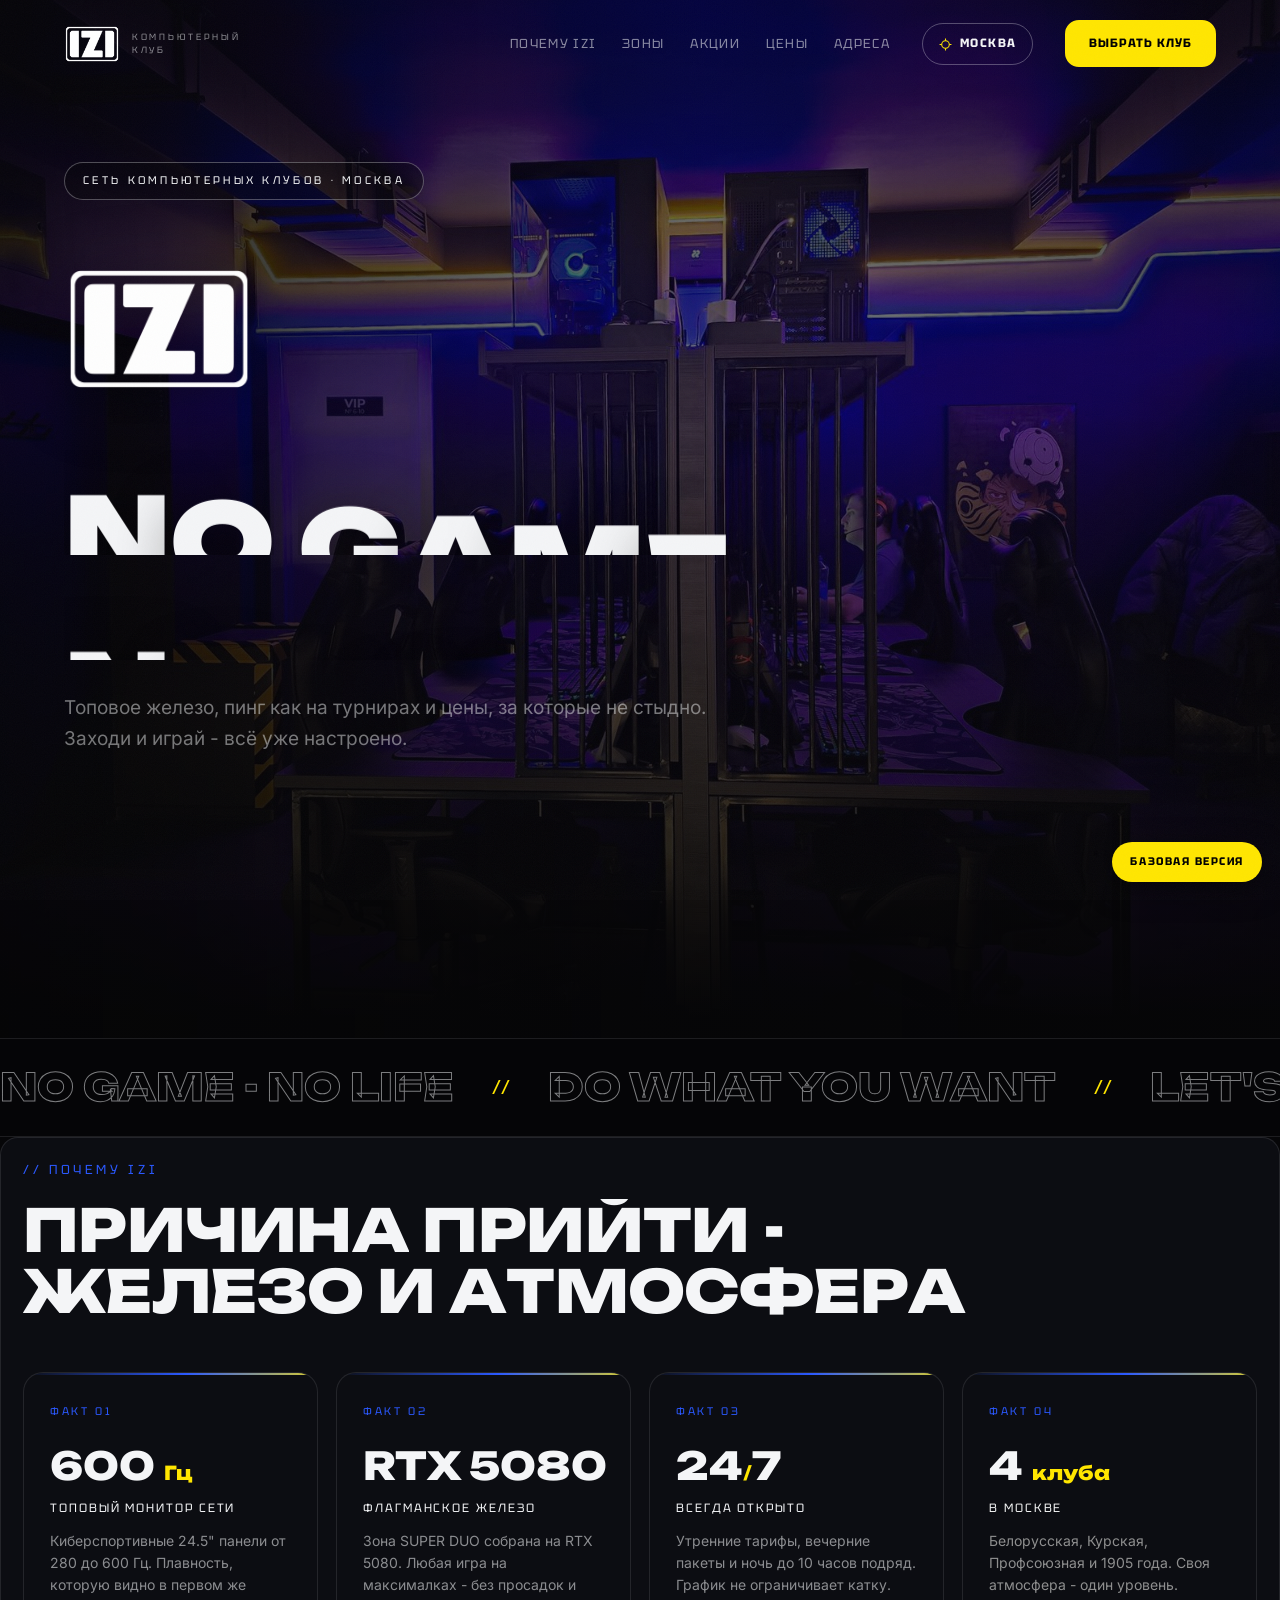
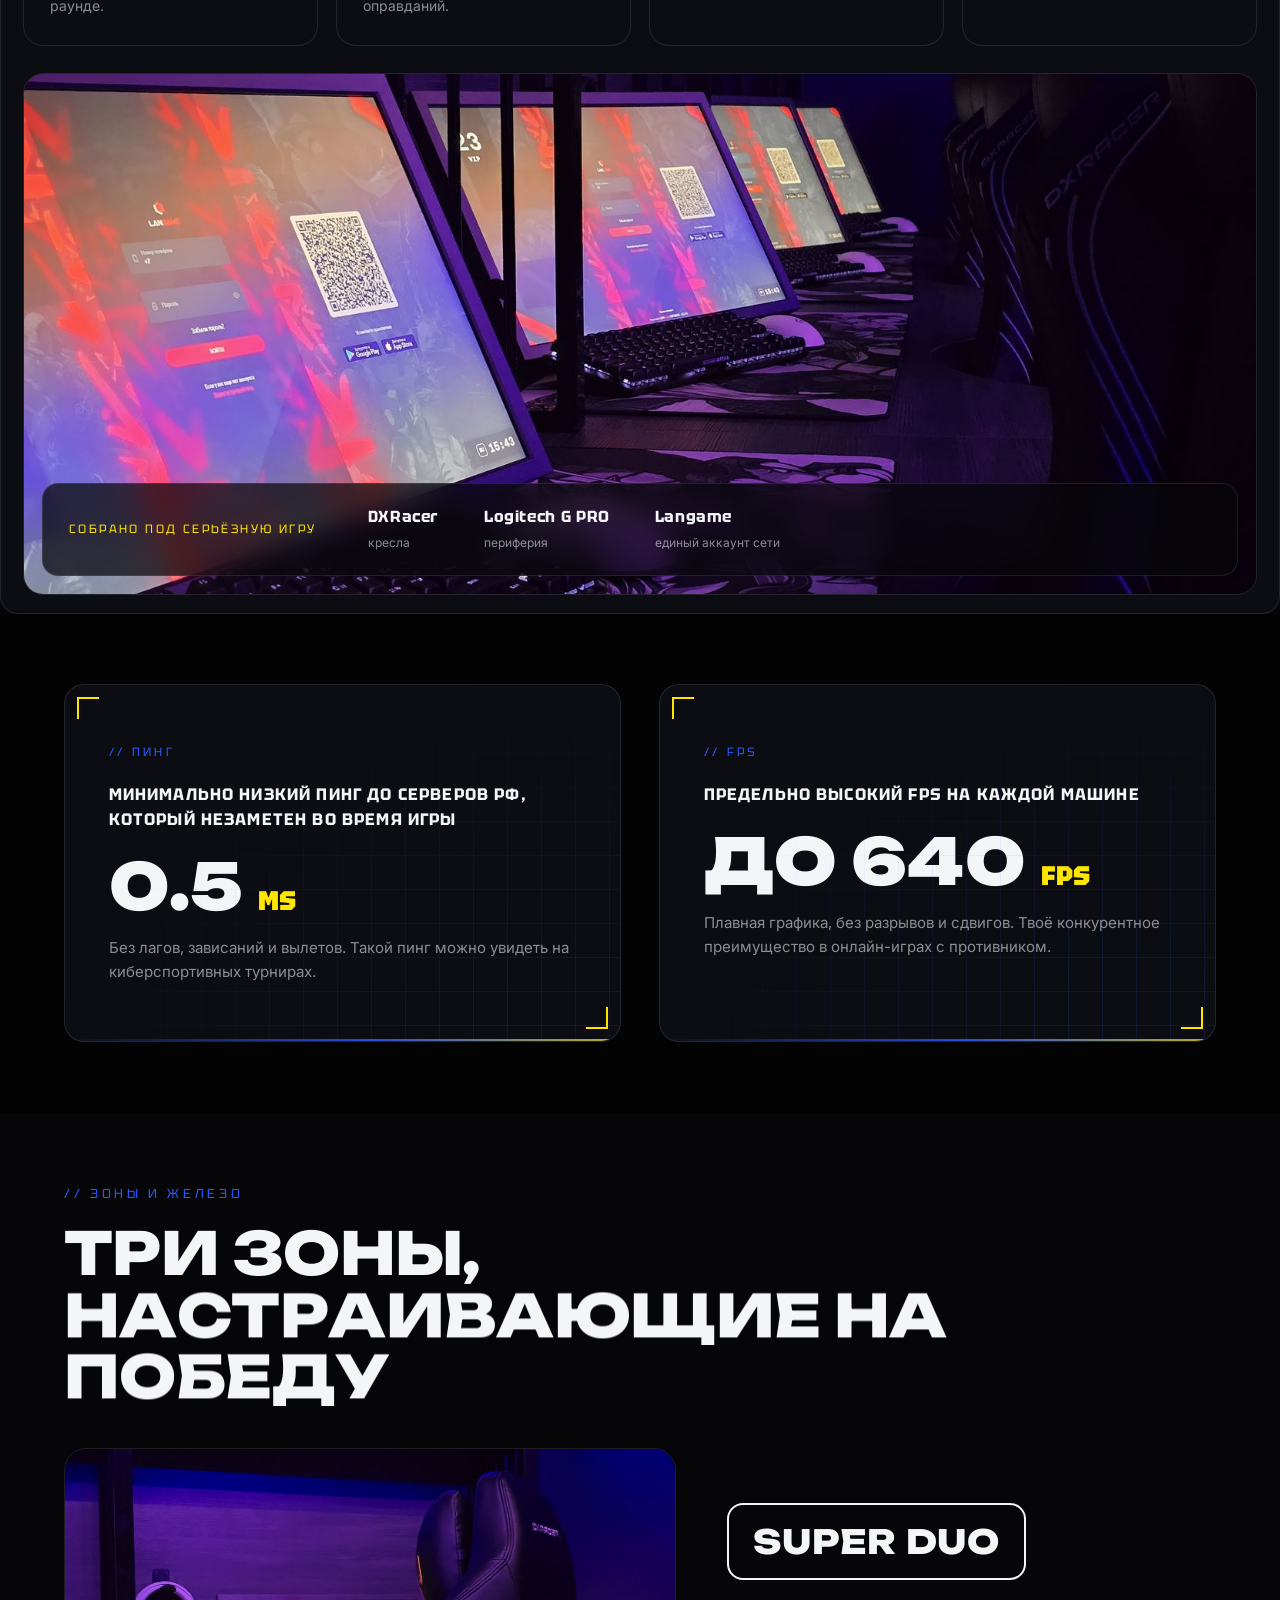
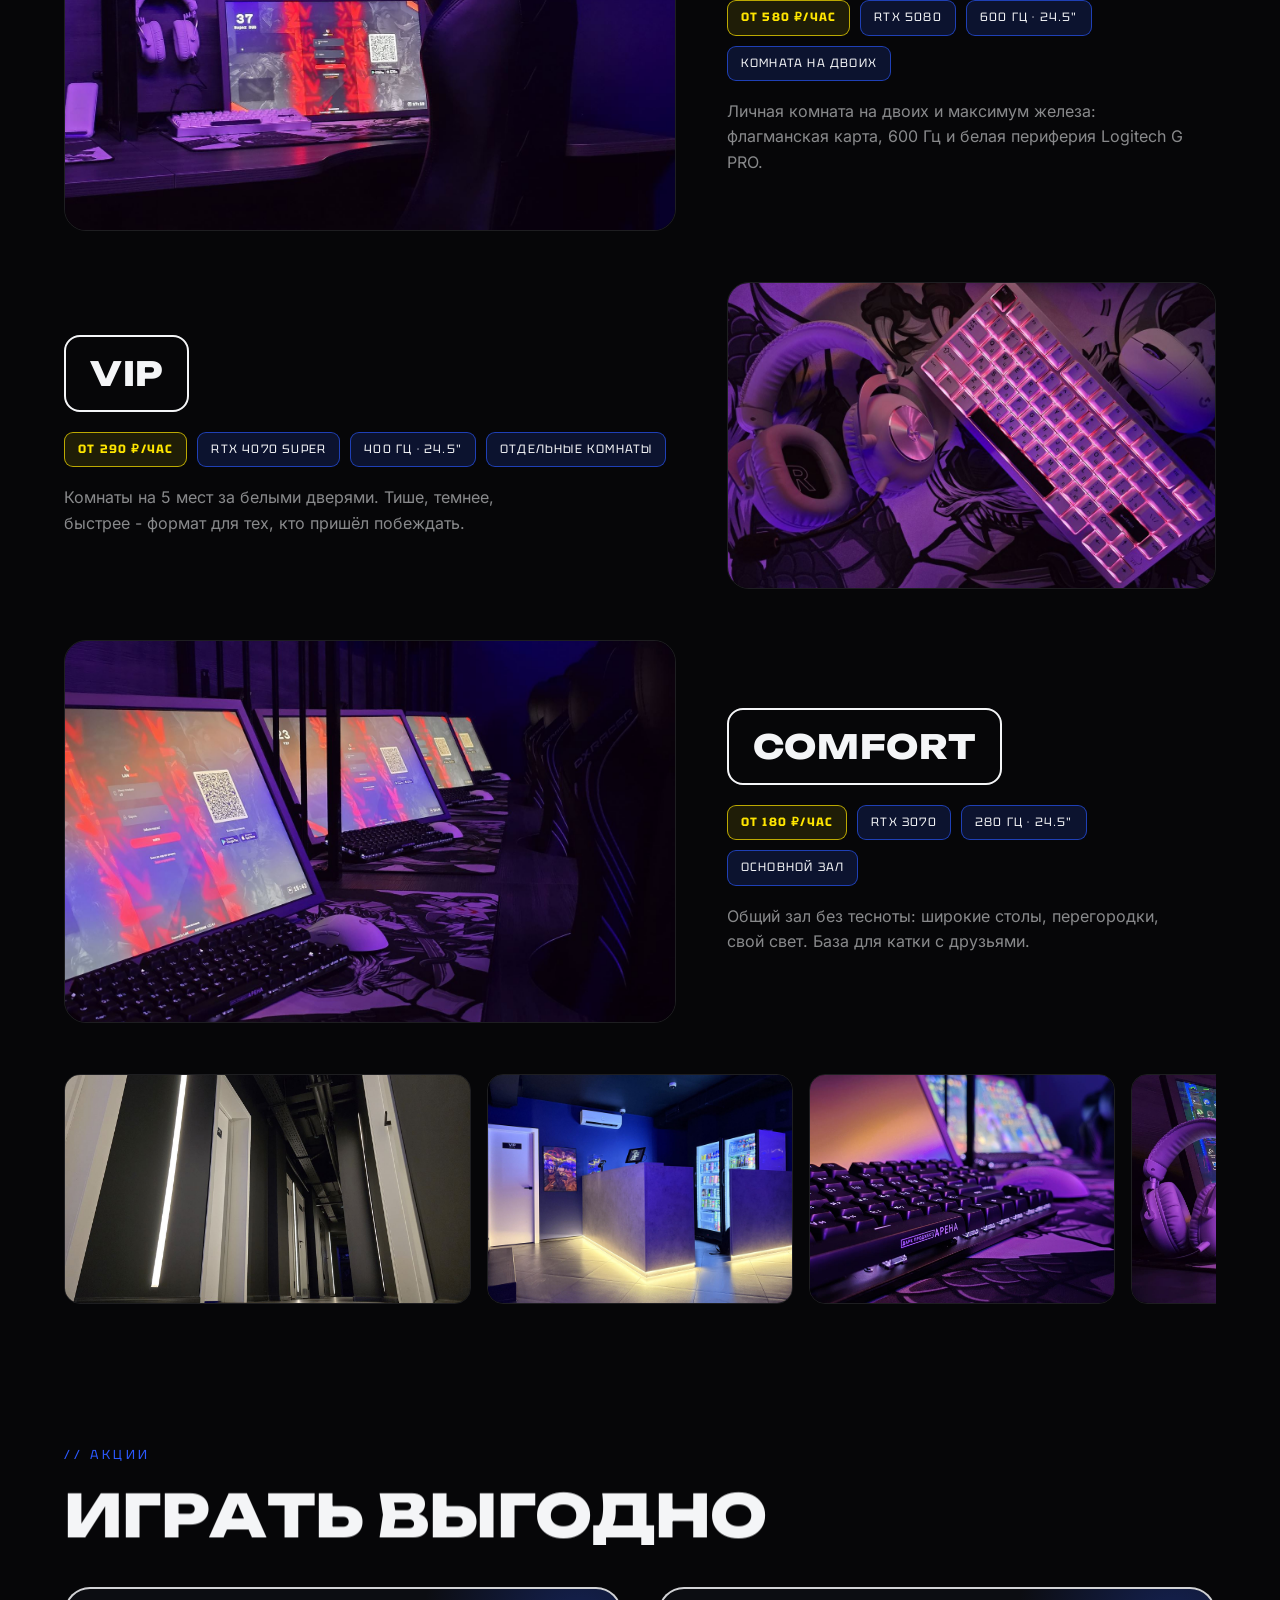
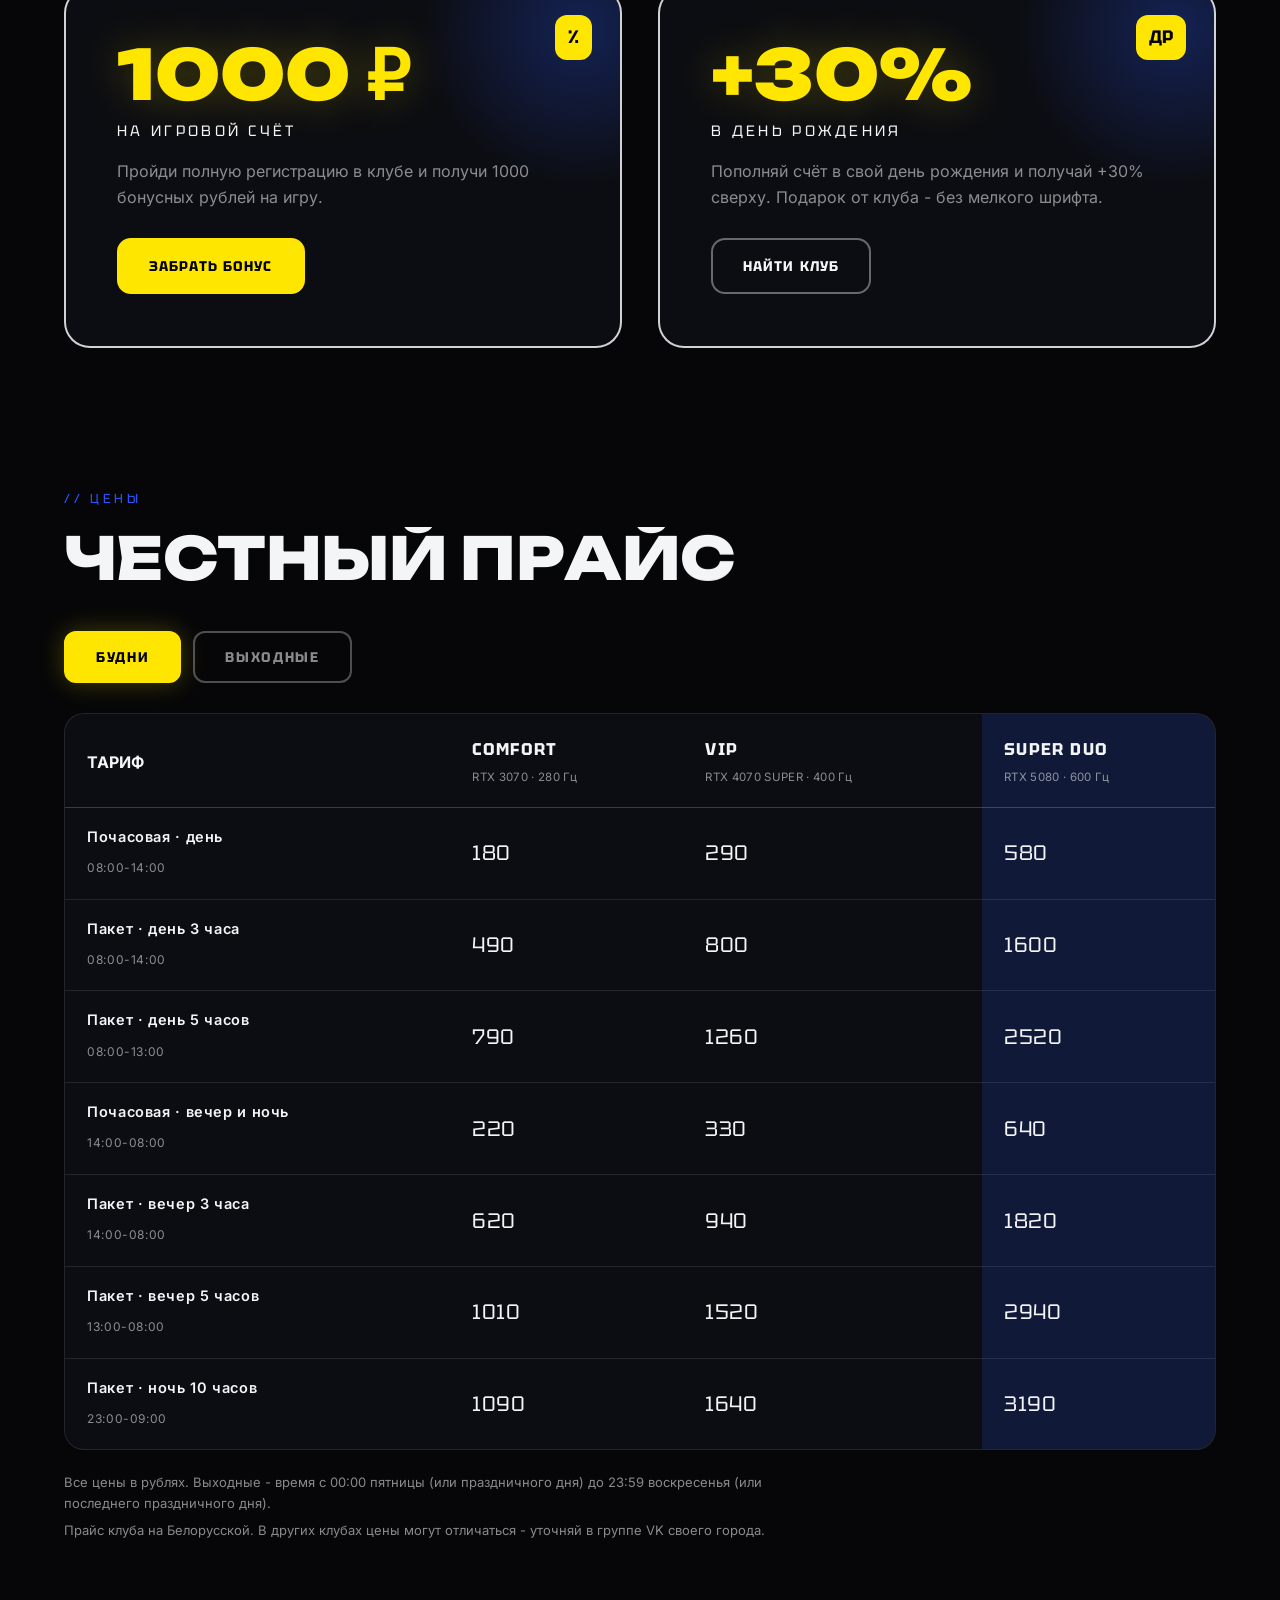
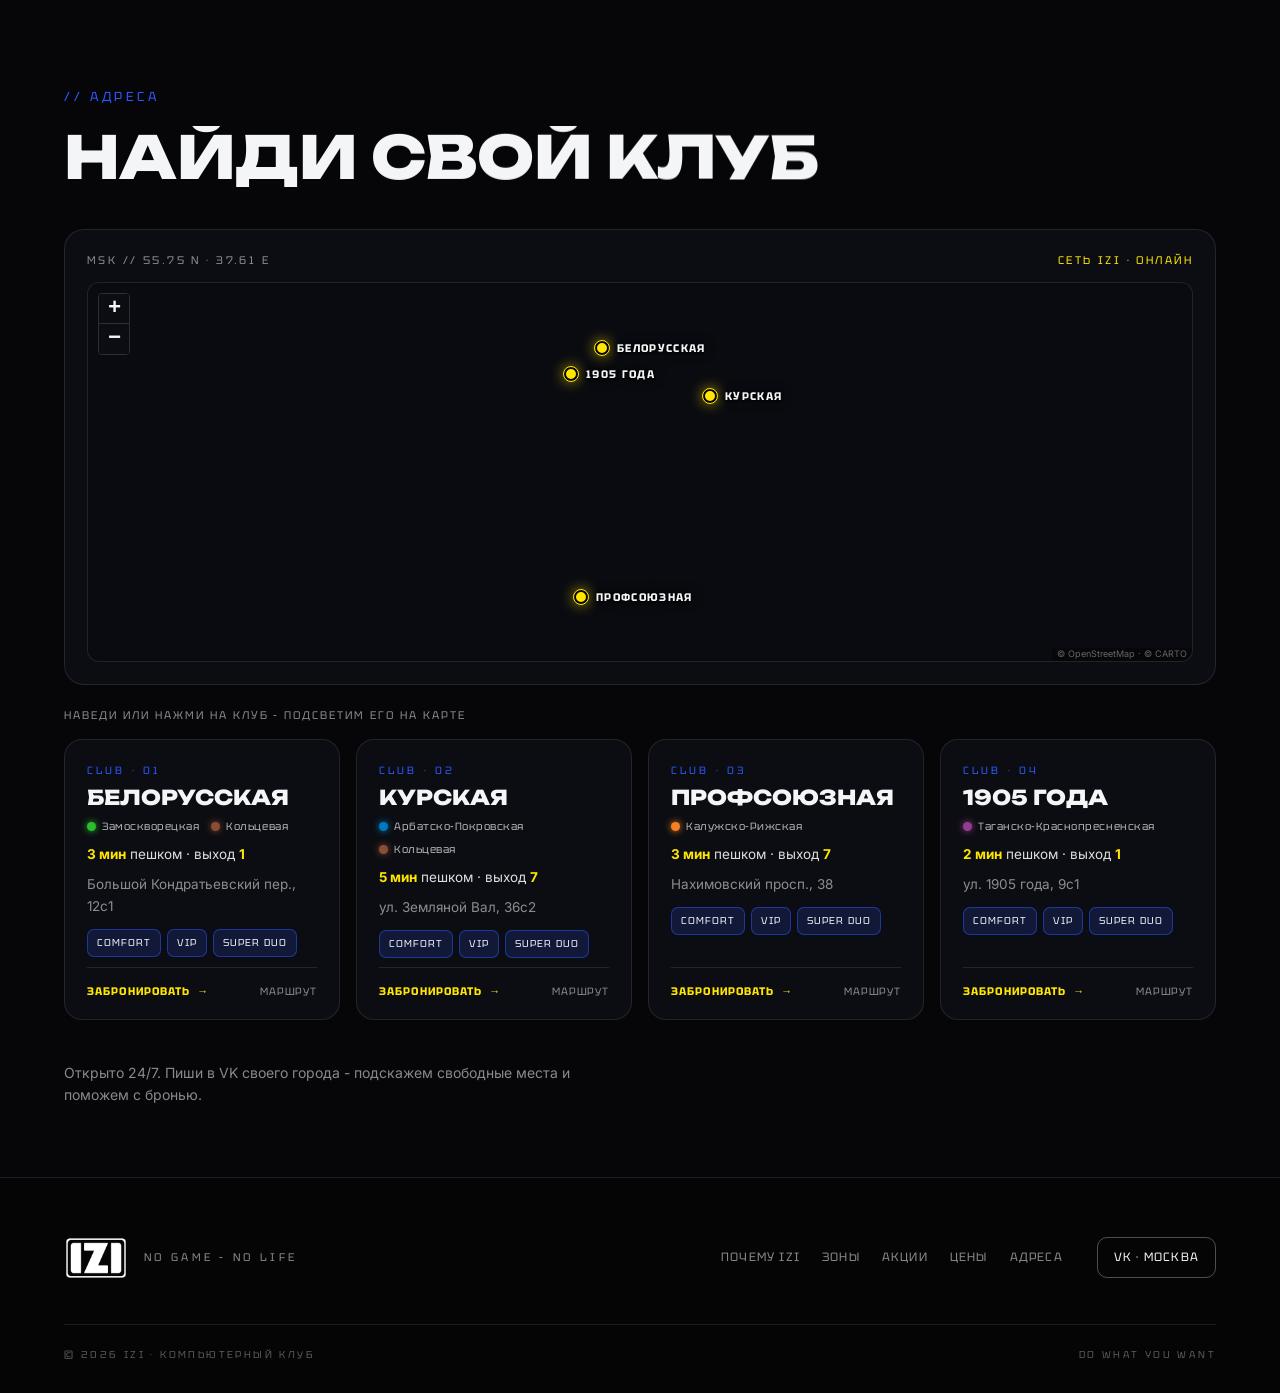
==== commit 53e7dc14: "Линии метро, время пешком и номер выхода в карточках" ====
--- a/next/index.html
+++ b/next/index.html
@@ -322,7 +322,11 @@
           <i class="club__corner club__corner--br" aria-hidden="true"></i>
           <div class="club__no">CLUB · 01</div>
           <h3 class="club__name">БЕЛОРУССКАЯ</h3>
-          <div class="club__meta"><span class="club__dot" style="--metro:#2dbe2c">М</span>м. Белорусская</div>
+          <div class="club__lines">
+            <span class="club__line" style="--metro:#2dbe2c">Замоскворецкая</span>
+            <span class="club__line" style="--metro:#894e35">Кольцевая</span>
+          </div>
+          <div class="club__walk"><b>3 мин</b> пешком · выход <b>1</b></div>
           <div class="club__addr">Большой Кондратьевский пер., 12с1</div>
           <div class="club__zones"><span>COMFORT</span><span>VIP</span><span>SUPER DUO</span></div>
           <div class="club__foot">
@@ -335,7 +339,11 @@
           <i class="club__corner club__corner--br" aria-hidden="true"></i>
           <div class="club__no">CLUB · 02</div>
           <h3 class="club__name">КУРСКАЯ</h3>
-          <div class="club__meta"><span class="club__dot" style="--metro:#0078be">М</span>м. Курская</div>
+          <div class="club__lines">
+            <span class="club__line" style="--metro:#0078be">Арбатско-Покровская</span>
+            <span class="club__line" style="--metro:#894e35">Кольцевая</span>
+          </div>
+          <div class="club__walk"><b>5 мин</b> пешком · выход <b>7</b></div>
           <div class="club__addr">ул. Земляной Вал, 36с2</div>
           <div class="club__zones"><span>COMFORT</span><span>VIP</span><span>SUPER DUO</span></div>
           <div class="club__foot">
@@ -348,7 +356,10 @@
           <i class="club__corner club__corner--br" aria-hidden="true"></i>
           <div class="club__no">CLUB · 03</div>
           <h3 class="club__name">ПРОФСОЮЗНАЯ</h3>
-          <div class="club__meta"><span class="club__dot" style="--metro:#f58220">М</span>м. Профсоюзная</div>
+          <div class="club__lines">
+            <span class="club__line" style="--metro:#f58220">Калужско-Рижская</span>
+          </div>
+          <div class="club__walk"><b>3 мин</b> пешком · выход <b>7</b></div>
           <div class="club__addr">Нахимовский просп., 38</div>
           <div class="club__zones"><span>COMFORT</span><span>VIP</span><span>SUPER DUO</span></div>
           <div class="club__foot">
@@ -361,7 +372,10 @@
           <i class="club__corner club__corner--br" aria-hidden="true"></i>
           <div class="club__no">CLUB · 04</div>
           <h3 class="club__name">1905 ГОДА</h3>
-          <div class="club__meta"><span class="club__dot" style="--metro:#943d90">М</span>м. Улица 1905 года</div>
+          <div class="club__lines">
+            <span class="club__line" style="--metro:#943d90">Таганско-Краснопресненская</span>
+          </div>
+          <div class="club__walk"><b>2 мин</b> пешком · выход <b>1</b></div>
           <div class="club__addr">ул. 1905 года, 9с1</div>
           <div class="club__zones"><span>COMFORT</span><span>VIP</span><span>SUPER DUO</span></div>
           <div class="club__foot">
@@ -377,7 +391,7 @@
           <i class="club__corner club__corner--br" aria-hidden="true"></i>
           <div class="club__no">CLUB · 01</div>
           <h3 class="club__name">КАЛИНИНА</h3>
-          <div class="club__meta"><span class="club__dot club__dot--time" style="--metro:#ffe600">24</span>работаем круглосуточно</div>
+          <div class="club__walk club__walk--plain">Работаем круглосуточно, без выходных</div>
           <div class="club__addr">ул. Калинина, 80</div>
           <div class="club__zones"><span>COMFORT</span><span>VIP</span><span>SUPER DUO</span></div>
           <div class="club__foot">
@@ -390,7 +404,7 @@
           <i class="club__corner club__corner--br" aria-hidden="true"></i>
           <div class="club__no">CLUB · 02</div>
           <h3 class="club__name">КРАСНОРЕЧЕНСКАЯ</h3>
-          <div class="club__meta"><span class="club__dot club__dot--time" style="--metro:#ffe600">24</span>работаем круглосуточно</div>
+          <div class="club__walk club__walk--plain">Работаем круглосуточно, без выходных</div>
           <div class="club__addr">ул. Краснореченская, 94</div>
           <div class="club__zones"><span>COMFORT</span><span>VIP</span><span>SUPER DUO</span></div>
           <div class="club__foot">
--- a/next/assets/css/next.css
+++ b/next/assets/css/next.css
@@ -312,7 +312,10 @@
   grid-template-columns: none;
   gap: 16px;
   overflow-x: auto;
-  padding-bottom: 6px;
+  /* запас по краям: горизонтальная прокрутка режет всё, что вылезает,
+     а карточка на наведении приподнимается и светит тенью */
+  padding: 14px 4px 16px;
+  margin: -14px -4px 0;
   scroll-snap-type: x proximity;
 }
 .next .doors[hidden] { display: none; }
@@ -360,22 +363,31 @@
   line-height: 1.05;
   text-transform: uppercase;
 }
-.club__meta { display: flex; align-items: center; gap: 8px; font-size: 13px; color: rgba(244, 245, 247, 0.8); }
-.club__dot {
+/* линии метро: кружок цвета линии + её название */
+.club__lines { display: flex; flex-wrap: wrap; gap: 6px 12px; }
+.club__line {
   display: inline-flex;
   align-items: center;
-  justify-content: center;
+  gap: 6px;
+  font-family: var(--font-tech);
+  font-size: 10.5px;
+  letter-spacing: 0.05em;
+  color: rgba(244, 245, 247, 0.72);
+  white-space: nowrap;
+}
+.club__line::before {
+  content: '';
   flex-shrink: 0;
-  width: 17px;
-  height: 17px;
+  width: 9px;
+  height: 9px;
   border-radius: 50%;
   background: var(--metro, var(--blue));
-  color: #fff;
-  font-family: var(--font-tech);
-  font-weight: 700;
-  font-size: 9px;
-}
-.club__dot--time { color: #000; } /* на жёлтом кружке белые цифры не читаются */
+  box-shadow: 0 0 7px var(--metro, var(--blue));
+}
+/* сколько идти от метро и через какой выход - главное для гостя */
+.club__walk { font-size: 13.5px; color: rgba(244, 245, 247, 0.9); }
+.club__walk b { color: var(--yellow); font-weight: 700; }
+.club__walk--plain { font-size: 13px; color: var(--mut); }
 .club__addr { font-size: 13.5px; color: var(--mut); }
 .club__zones { display: flex; flex-wrap: wrap; gap: 6px; margin-top: 2px; }
 .club__zones span {
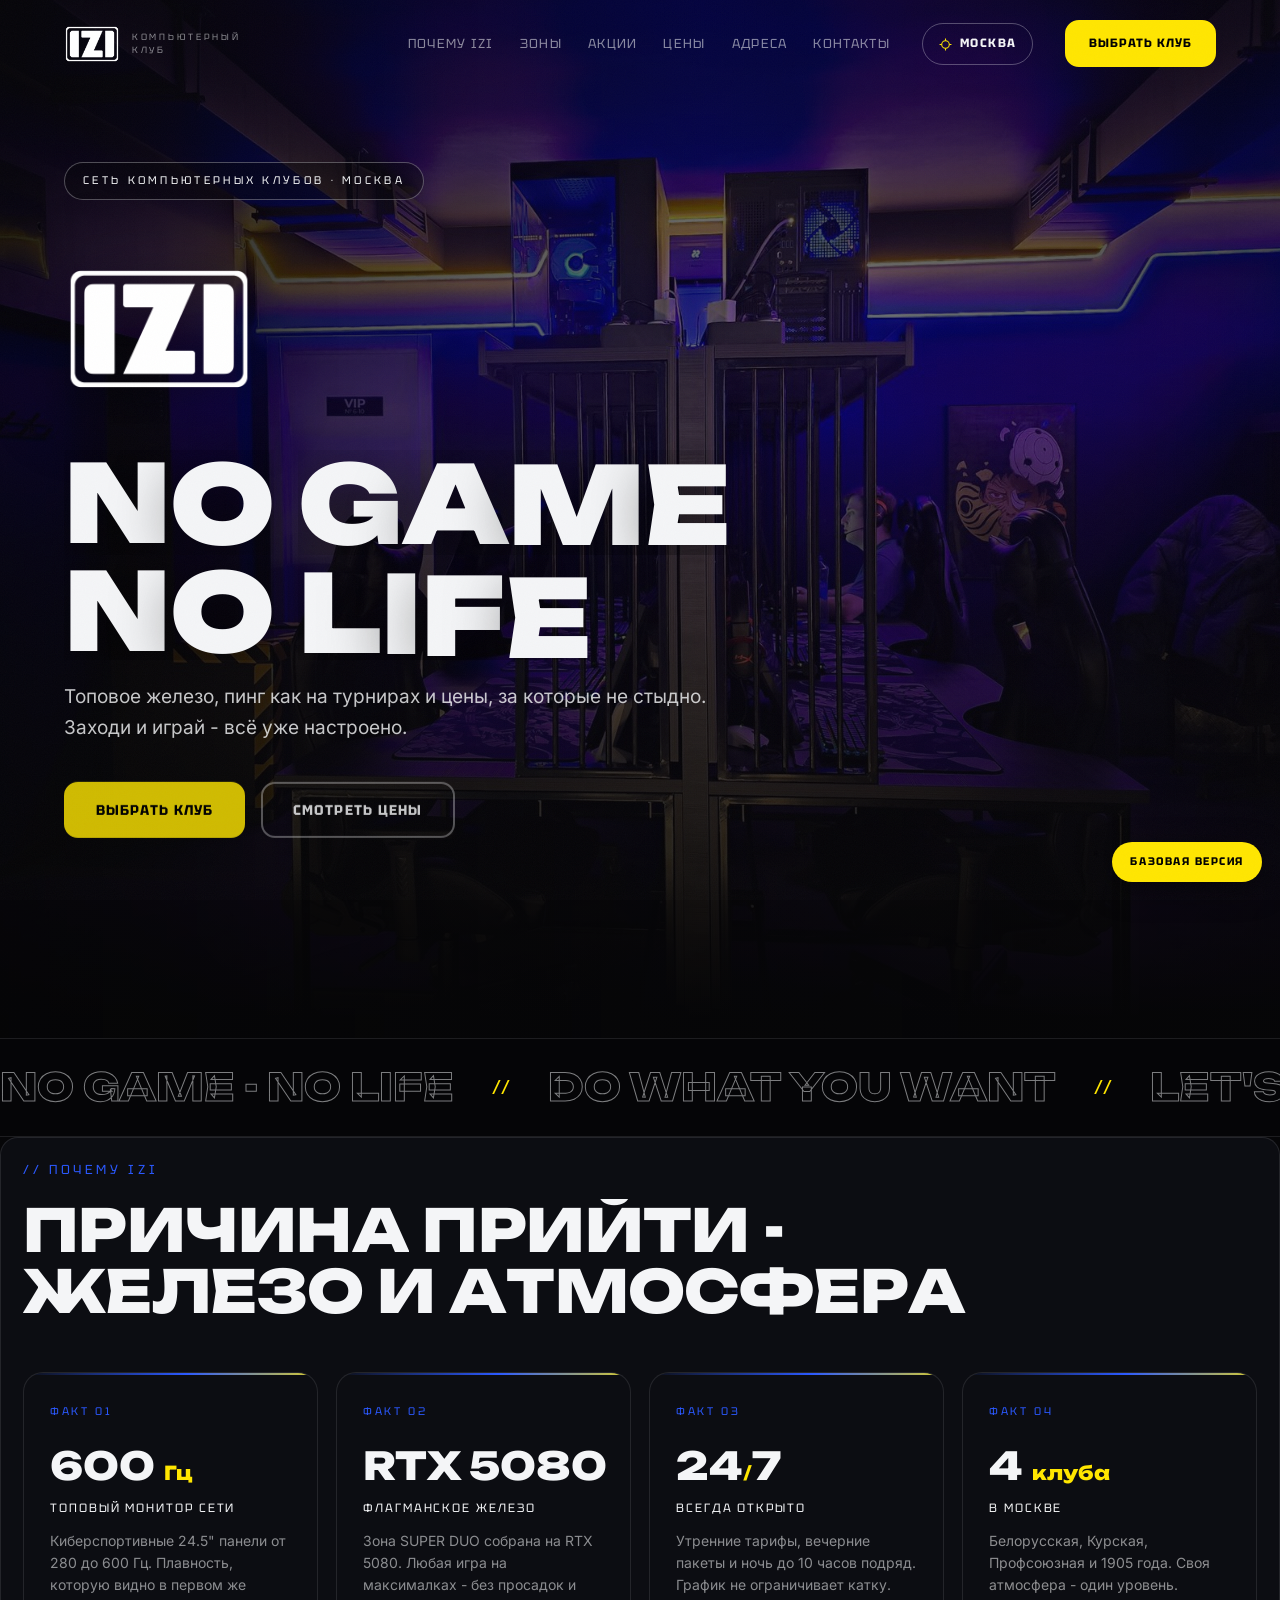
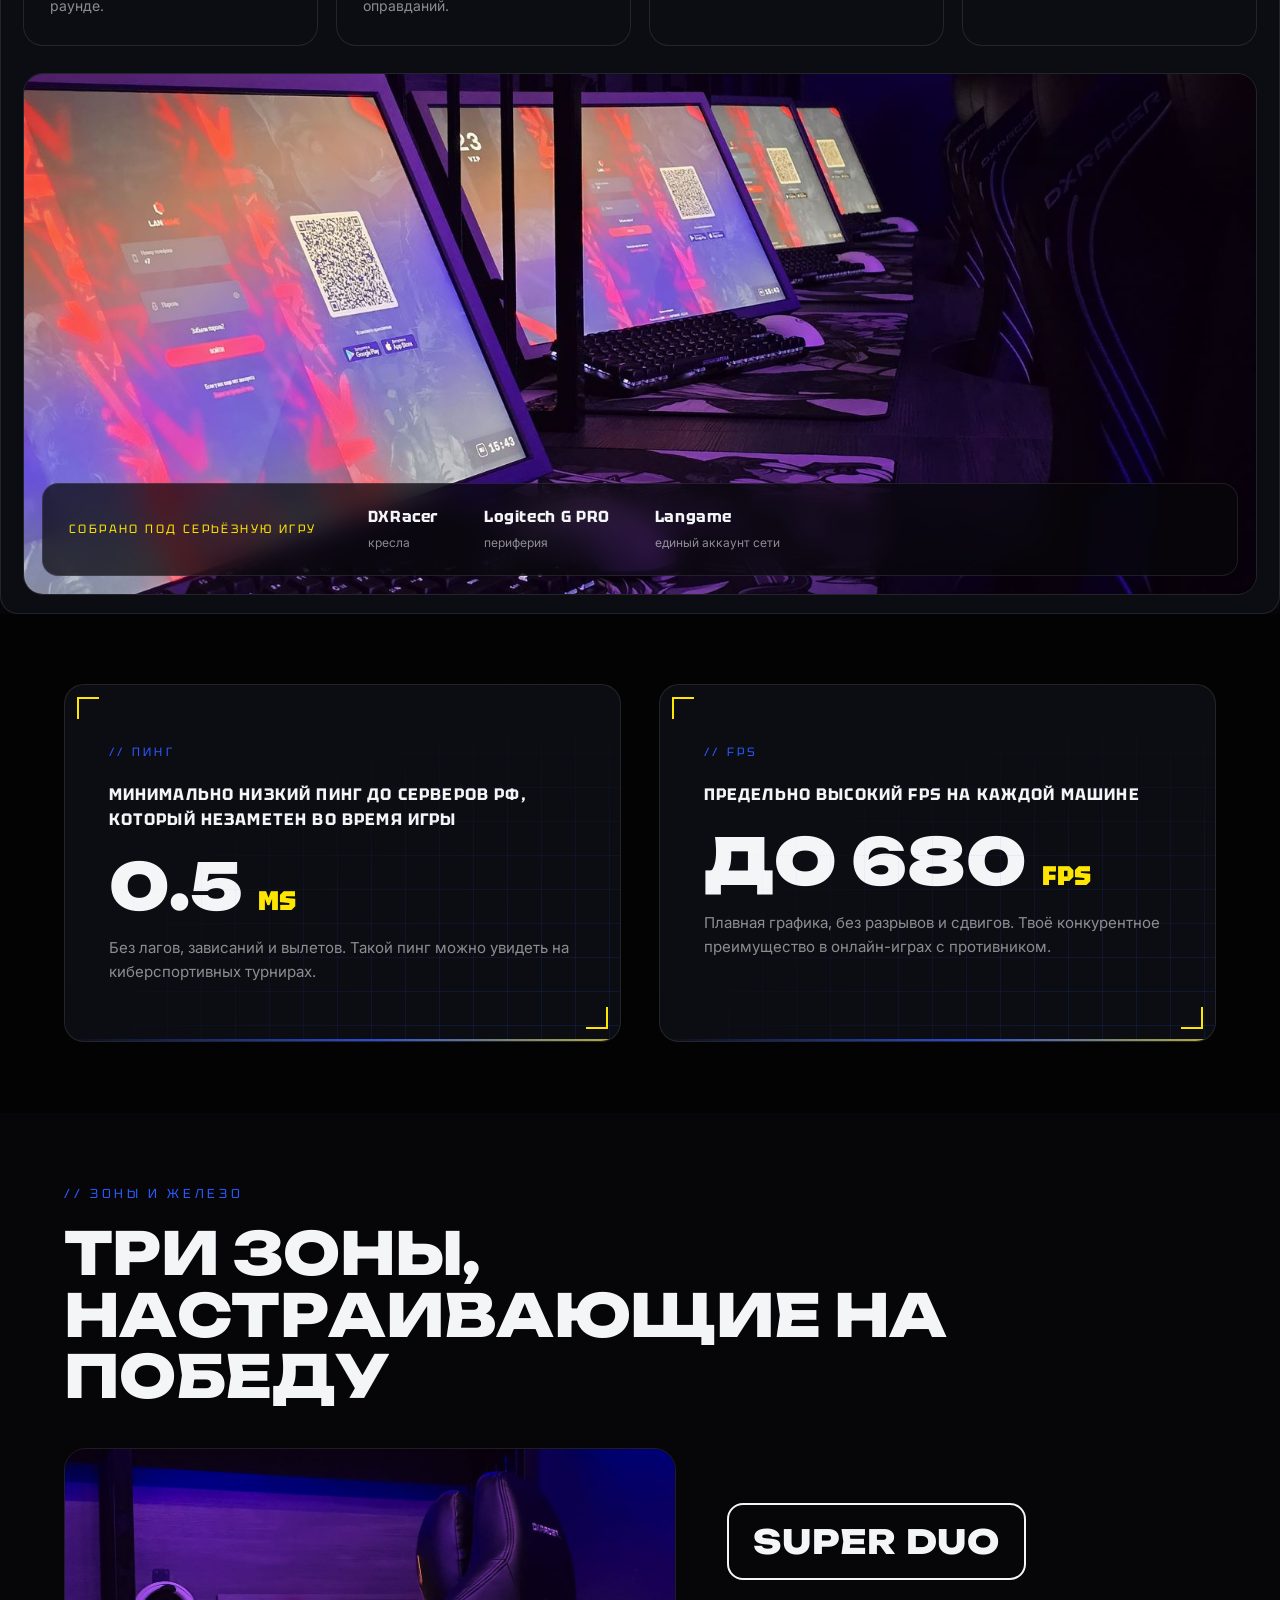
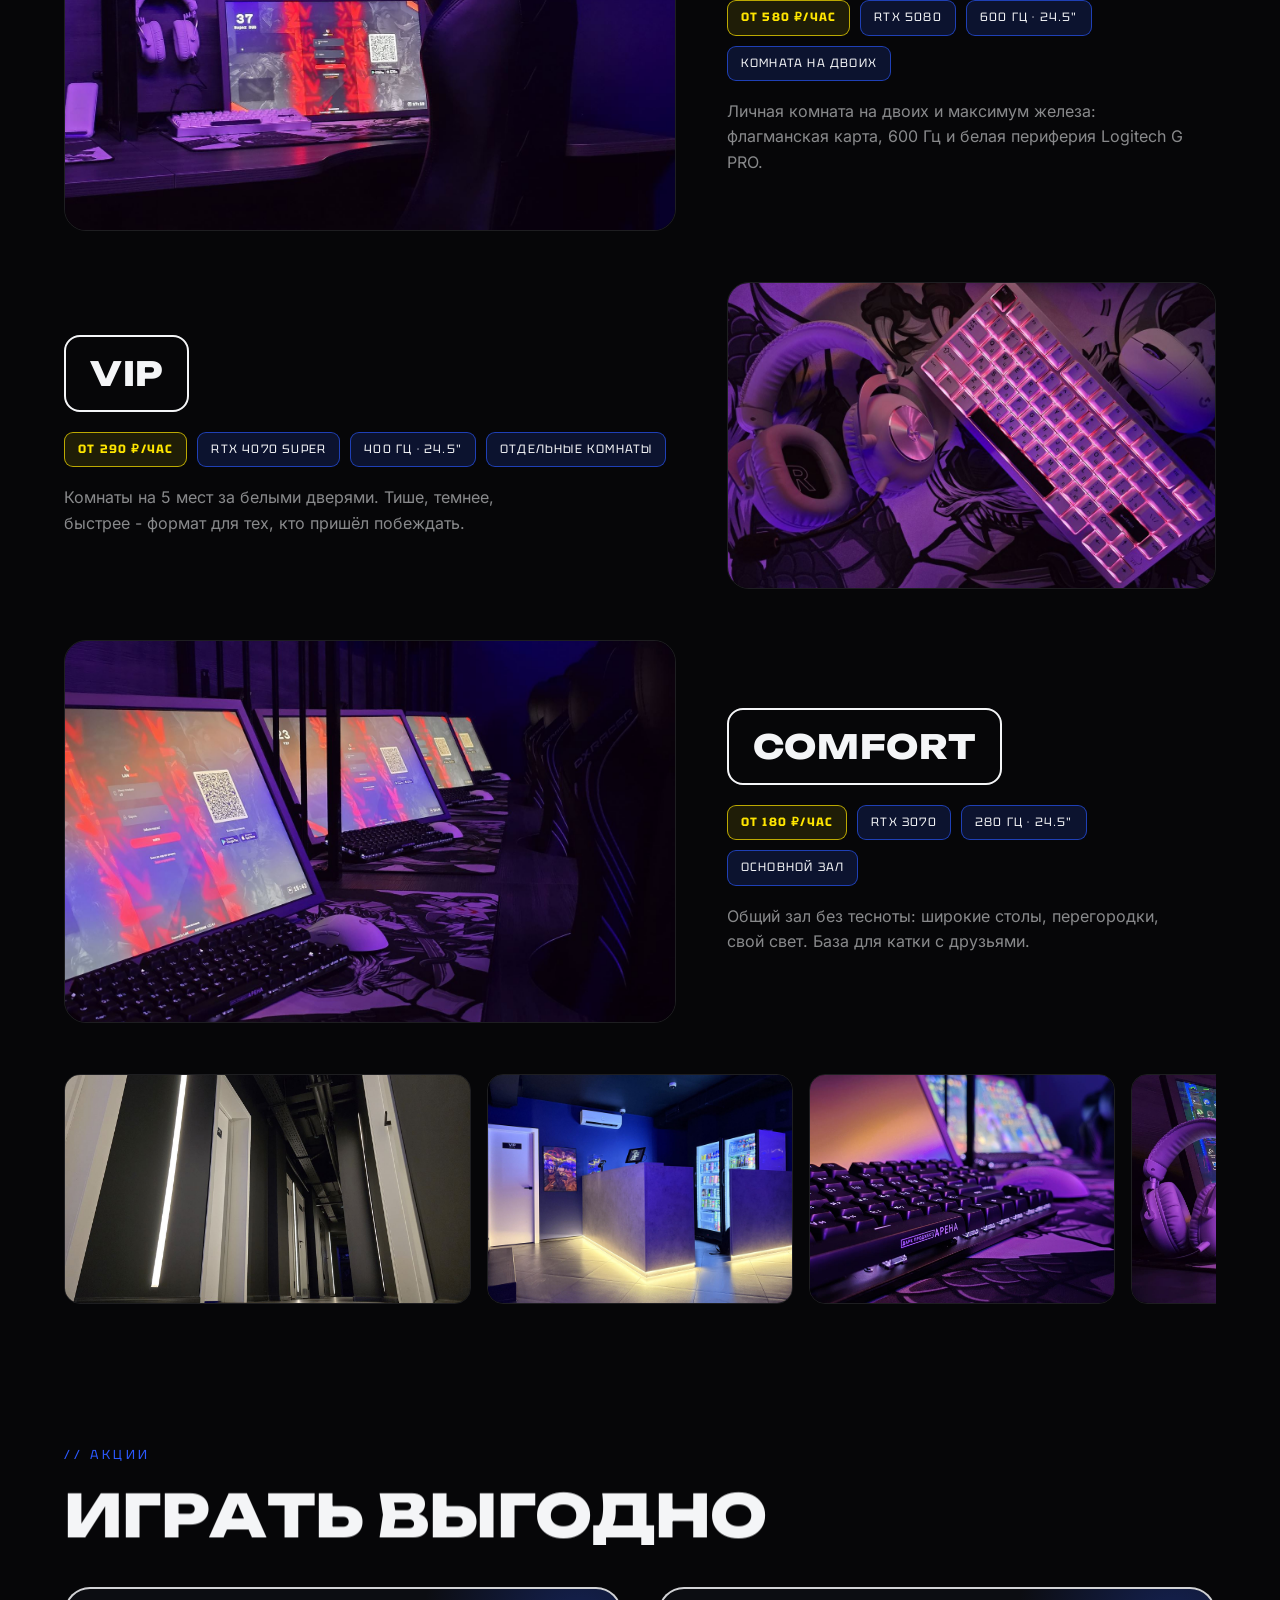
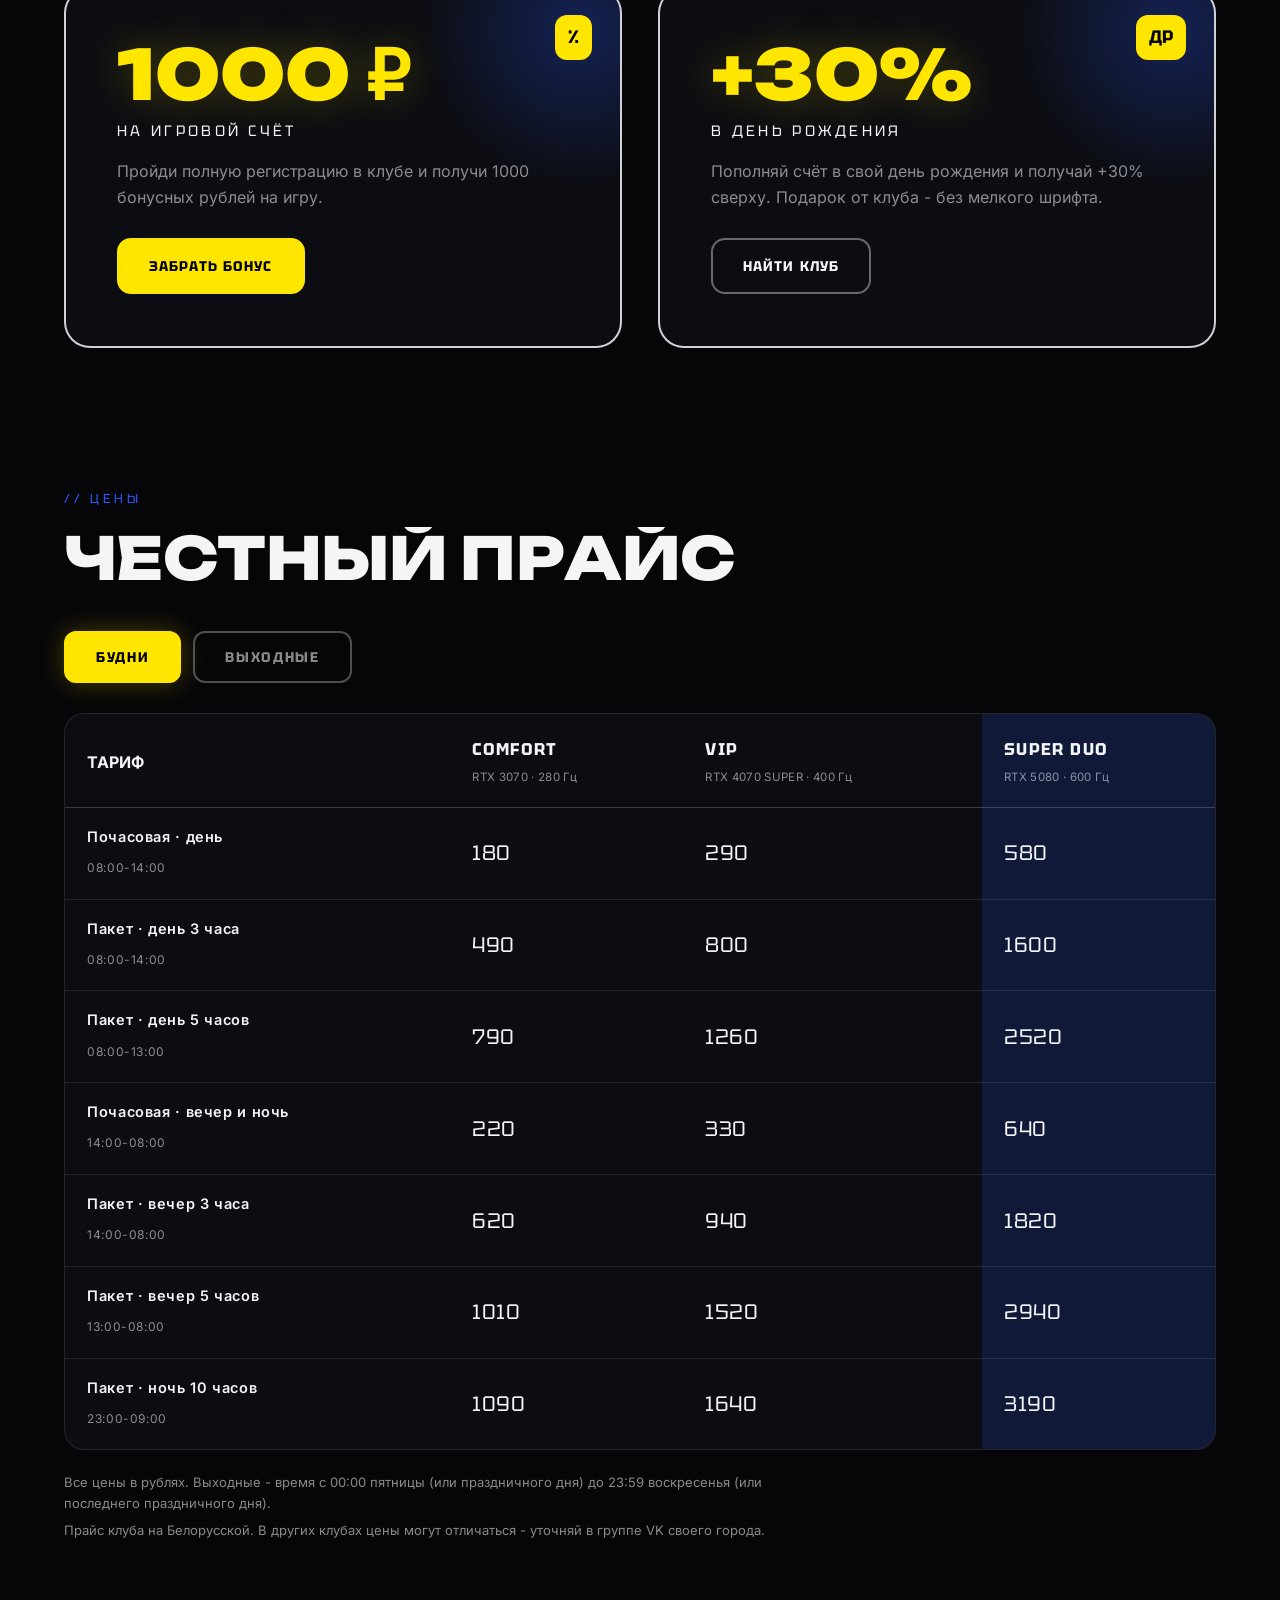
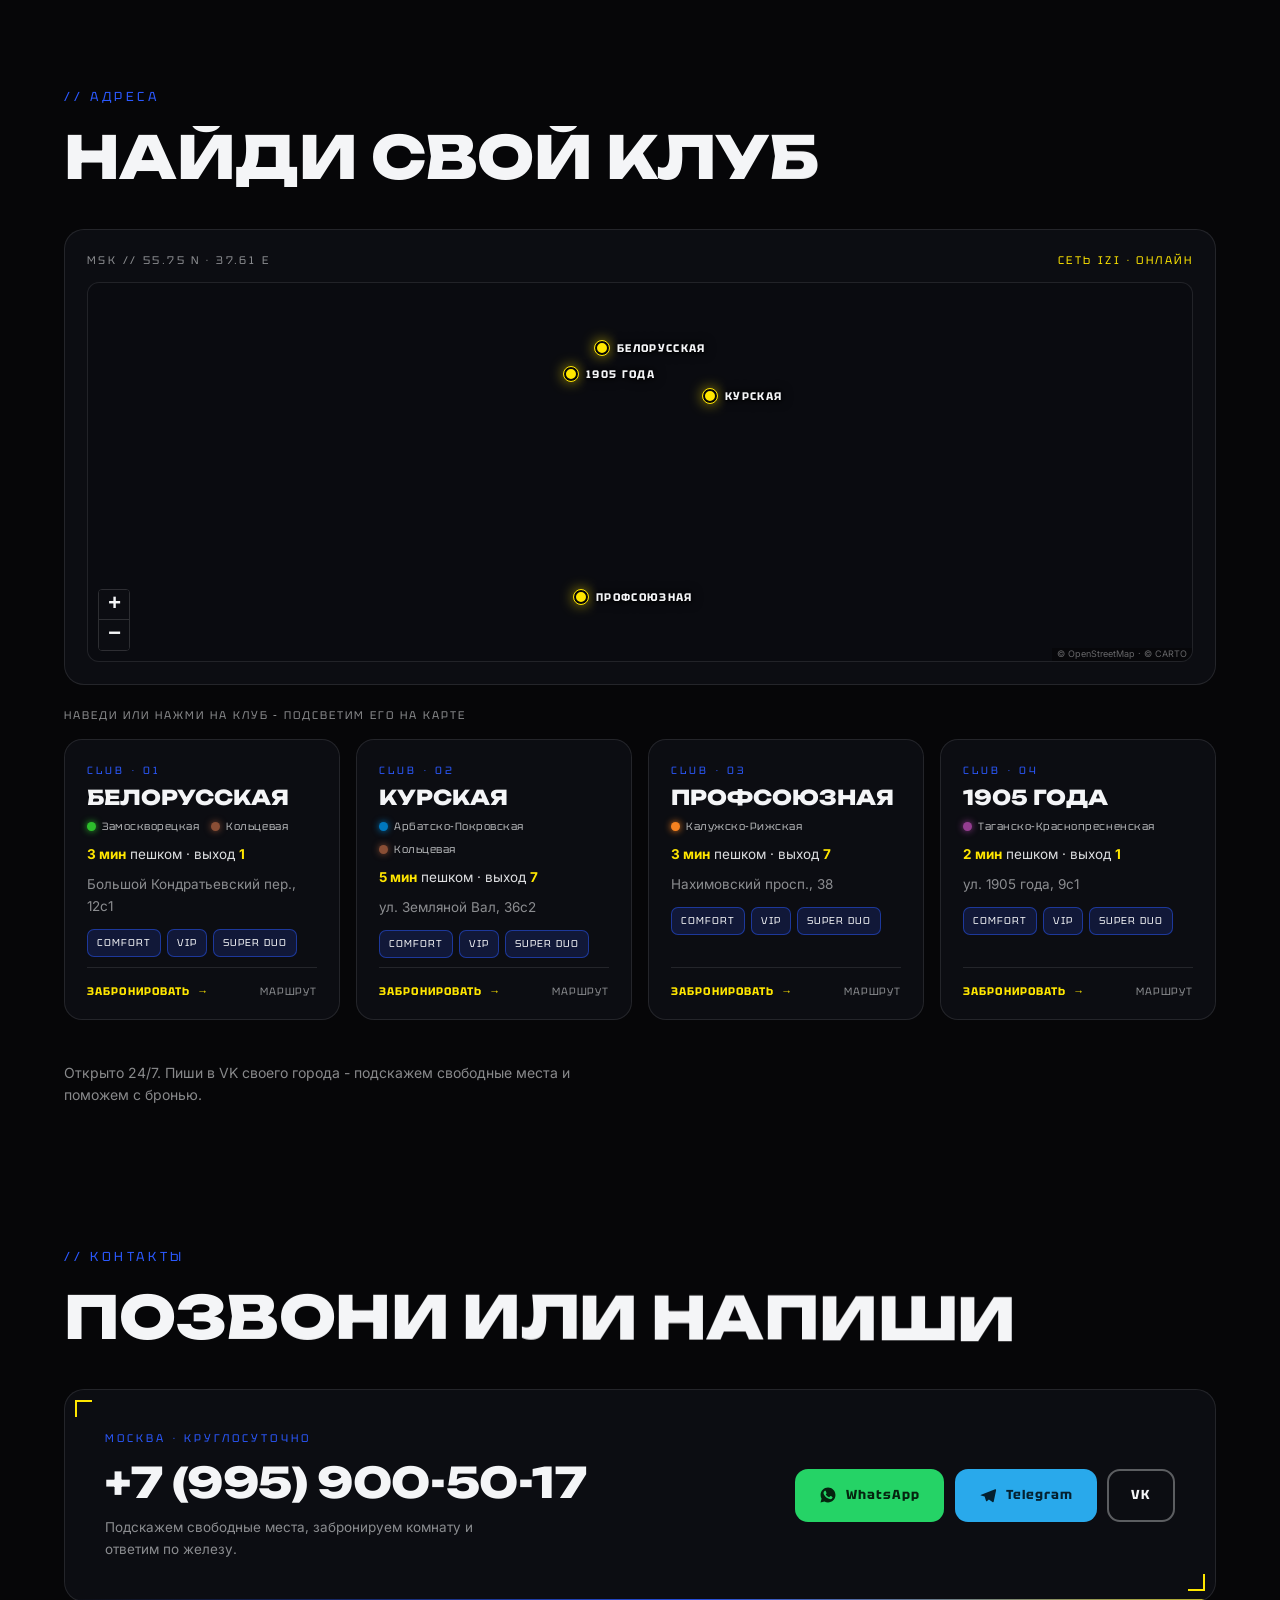
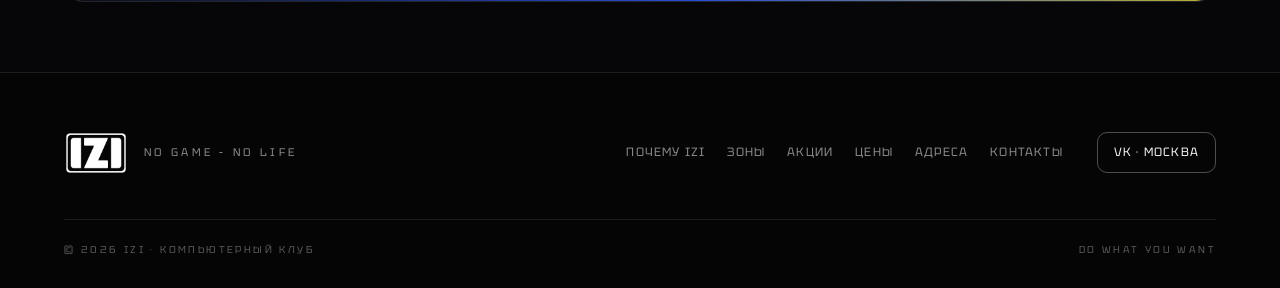
==== commit 6440b122: "Значок 24/7, кнопки масштаба вниз, контакты города" ====
--- a/next/index.html
+++ b/next/index.html
@@ -39,6 +39,7 @@
       <a href="#promo" data-nav>Акции</a>
       <a href="#prices" data-nav>Цены</a>
       <a href="#adresa" data-nav>Адреса</a>
+      <a href="#contacts" data-nav>Контакты</a>
     </nav>
     <button class="city-pick" id="cityPick" type="button" title="Сменить город">
       <svg viewBox="0 0 24 24" fill="none" stroke="currentColor" stroke-width="2" aria-hidden="true"><circle cx="12" cy="12" r="7"/><path d="M12 1v4M12 19v4M1 12h4M19 12h4"/></svg>
@@ -391,7 +392,7 @@
           <i class="club__corner club__corner--br" aria-hidden="true"></i>
           <div class="club__no">CLUB · 01</div>
           <h3 class="club__name">КАЛИНИНА</h3>
-          <div class="club__walk club__walk--plain">Работаем круглосуточно, без выходных</div>
+          <div class="club__walk club__walk--plain"><span class="club__badge">24/7</span>Работаем круглосуточно, без выходных</div>
           <div class="club__addr">ул. Калинина, 80</div>
           <div class="club__zones"><span>COMFORT</span><span>VIP</span><span>SUPER DUO</span></div>
           <div class="club__foot">
@@ -404,7 +405,7 @@
           <i class="club__corner club__corner--br" aria-hidden="true"></i>
           <div class="club__no">CLUB · 02</div>
           <h3 class="club__name">КРАСНОРЕЧЕНСКАЯ</h3>
-          <div class="club__walk club__walk--plain">Работаем круглосуточно, без выходных</div>
+          <div class="club__walk club__walk--plain"><span class="club__badge">24/7</span>Работаем круглосуточно, без выходных</div>
           <div class="club__addr">ул. Краснореченская, 94</div>
           <div class="club__zones"><span>COMFORT</span><span>VIP</span><span>SUPER DUO</span></div>
           <div class="club__foot">
@@ -415,6 +416,36 @@
       </div>
 
       <div class="adresa__note" data-reveal>Открыто 24/7. Пиши в VK своего города - подскажем свободные места и поможем с бронью.</div>
+    </section>
+
+    <!-- 7. КОНТАКТЫ выбранного города -->
+    <section class="section contacts" id="contacts">
+      <div class="section__head">
+        <div class="label" data-reveal>// КОНТАКТЫ</div>
+        <h2 class="h2" data-split>ПОЗВОНИ ИЛИ НАПИШИ</h2>
+      </div>
+      <div class="contactbox" data-reveal>
+        <i class="club__corner club__corner--tl" aria-hidden="true"></i>
+        <i class="club__corner club__corner--br" aria-hidden="true"></i>
+        <div class="contactbox__left">
+          <div class="contactbox__city"><span id="contactCity">МОСКВА</span> · КРУГЛОСУТОЧНО</div>
+          <a class="contactbox__phone" id="contactPhone" href="tel:+79959005017">+7 (995) 900-50-17</a>
+          <div class="contactbox__note">Подскажем свободные места, забронируем комнату и ответим по железу.</div>
+        </div>
+        <div class="contactbox__btns">
+          <a class="cbtn cbtn--wa" id="contactWa" href="https://wa.me/79959005017" target="_blank" rel="noopener" data-magnetic>
+            <svg viewBox="0 0 24 24" fill="currentColor" aria-hidden="true"><path d="M12.04 2C6.58 2 2.13 6.45 2.13 11.91c0 1.75.46 3.45 1.32 4.95L2 22l5.25-1.38a9.9 9.9 0 0 0 4.79 1.22h.01c5.46 0 9.9-4.45 9.9-9.91C21.95 6.45 17.5 2 12.04 2zm5.8 14.16c-.24.68-1.2 1.26-1.98 1.42-.53.11-1.22.2-3.55-.76-2.98-1.23-4.9-4.25-5.05-4.45-.15-.2-1.2-1.6-1.2-3.05s.76-2.16 1.03-2.46c.27-.3.59-.37.79-.37h.57c.18 0 .43-.07.67.51.24.6.83 2.05.9 2.2.08.15.13.32.03.52-.1.2-.15.32-.3.5-.15.17-.31.38-.44.51-.15.15-.3.31-.13.61.17.3.76 1.25 1.63 2.03 1.12 1 2.07 1.31 2.37 1.46.3.15.47.13.64-.08.17-.2.74-.86.93-1.16.2-.3.39-.25.66-.15.27.1 1.71.81 2 .96.3.15.5.22.57.35.07.13.07.75-.17 1.41z"/></svg>
+            <span>WhatsApp</span>
+          </a>
+          <a class="cbtn cbtn--tg" id="contactTg" href="https://t.me/+79959005017" target="_blank" rel="noopener" data-magnetic>
+            <svg viewBox="0 0 24 24" fill="currentColor" aria-hidden="true"><path d="M21.5 4.3 2.9 11.5c-.9.35-.9.85-.15 1.08l4.75 1.48 1.83 5.6c.22.6.4.83.85.83.35 0 .5-.16.7-.35l2.28-2.22 4.75 3.5c.87.48 1.5.23 1.72-.8l3.1-14.6c.32-1.27-.48-1.85-1.3-1.5z"/></svg>
+            <span>Telegram</span>
+          </a>
+          <a class="cbtn cbtn--vk" id="contactVk" href="https://vk.ru/izimsk" target="_blank" rel="noopener" data-magnetic>
+            <span>VK</span>
+          </a>
+        </div>
+      </div>
     </section>
 
   </main>
@@ -432,6 +463,7 @@
         <a href="#promo" data-nav>Акции</a>
         <a href="#prices" data-nav>Цены</a>
         <a href="#adresa" data-nav>Адреса</a>
+      <a href="#contacts" data-nav>Контакты</a>
       </nav>
       <div class="footer__soc">
         <a id="footerVk" href="https://vk.ru/izimsk" target="_blank" rel="noopener">VK · МОСКВА</a>
--- a/next/assets/css/next.css
+++ b/next/assets/css/next.css
@@ -442,3 +442,93 @@
 @media (max-width: 600px) {
   .next .doors { grid-template-columns: 1fr; }
 }
+
+/* -------- Значок 24/7 в карточке (там, где нет метро) -------- */
+.club__badge {
+  display: inline-block;
+  margin-right: 8px;
+  padding: 3px 7px;
+  border-radius: 6px;
+  background: var(--yellow);
+  color: #000;
+  font-family: var(--font-tech);
+  font-weight: 700;
+  font-size: 10px;
+  letter-spacing: 0.08em;
+  vertical-align: 1px;
+}
+
+/* -------- Контакты выбранного города -------- */
+.contactbox {
+  position: relative;
+  display: flex;
+  align-items: center;
+  justify-content: space-between;
+  gap: clamp(20px, 4vw, 48px);
+  flex-wrap: wrap;
+  background: var(--panel);
+  border: 1px solid var(--line);
+  border-radius: 20px;
+  padding: clamp(24px, 3.4vw, 40px);
+  overflow: hidden;
+}
+.contactbox::after { /* энерголиния по нижней кромке - как у перф-карточек */
+  content: '';
+  position: absolute;
+  inset: auto 0 0 0;
+  height: 2px;
+  background: linear-gradient(90deg,
+    transparent 0%, var(--blue) 25%, var(--yellow) 50%, var(--blue) 75%, transparent 100%);
+  background-size: 220% 100%;
+  animation: energy-flow 3.4s linear infinite;
+  opacity: 0.85;
+}
+.contactbox .club__corner { opacity: 1; }
+.contactbox__city {
+  font-family: var(--font-tech);
+  font-size: 11px;
+  letter-spacing: 0.28em;
+  color: var(--blue);
+  margin-bottom: 12px;
+  text-transform: uppercase;
+}
+.contactbox__phone {
+  display: inline-block;
+  font-family: var(--font-display);
+  font-weight: 800;
+  font-size: clamp(24px, 3.4vw, 42px);
+  line-height: 1.05;
+  letter-spacing: -0.01em;
+  transition: color 0.25s ease;
+}
+.contactbox__phone:hover { color: var(--yellow); }
+.contactbox__note { margin-top: 12px; font-size: 13.5px; color: var(--mut); max-width: 44ch; }
+.contactbox__btns { display: flex; gap: 10px; flex-wrap: wrap; }
+.cbtn {
+  display: inline-flex;
+  align-items: center;
+  gap: 9px;
+  font-family: var(--font-tech);
+  font-weight: 700;
+  font-size: 13px;
+  letter-spacing: 0.08em;
+  padding: 14px 22px;
+  border-radius: 13px;
+  border: 2px solid transparent;
+  white-space: nowrap;
+  will-change: transform;
+  transition: box-shadow 0.25s ease, background 0.25s ease, border-color 0.25s ease, color 0.25s ease;
+}
+.cbtn svg { width: 18px; height: 18px; flex-shrink: 0; }
+.cbtn--wa { background: #25d366; color: #05240f; }
+.cbtn--wa:hover { box-shadow: 0 0 30px rgba(37, 211, 102, 0.4); }
+.cbtn--tg { background: #29a9eb; color: #04202f; }
+.cbtn--tg:hover { box-shadow: 0 0 30px rgba(41, 169, 235, 0.4); }
+.cbtn--vk { border-color: rgba(244, 245, 247, 0.35); color: var(--white); }
+.cbtn--vk:hover { border-color: var(--white); background: rgba(244, 245, 247, 0.06); }
+
+@media (max-width: 700px) {
+  .contactbox { flex-direction: column; align-items: flex-start; }
+  .contactbox__btns { width: 100%; }
+  .cbtn { flex: 1 1 auto; justify-content: center; }
+}
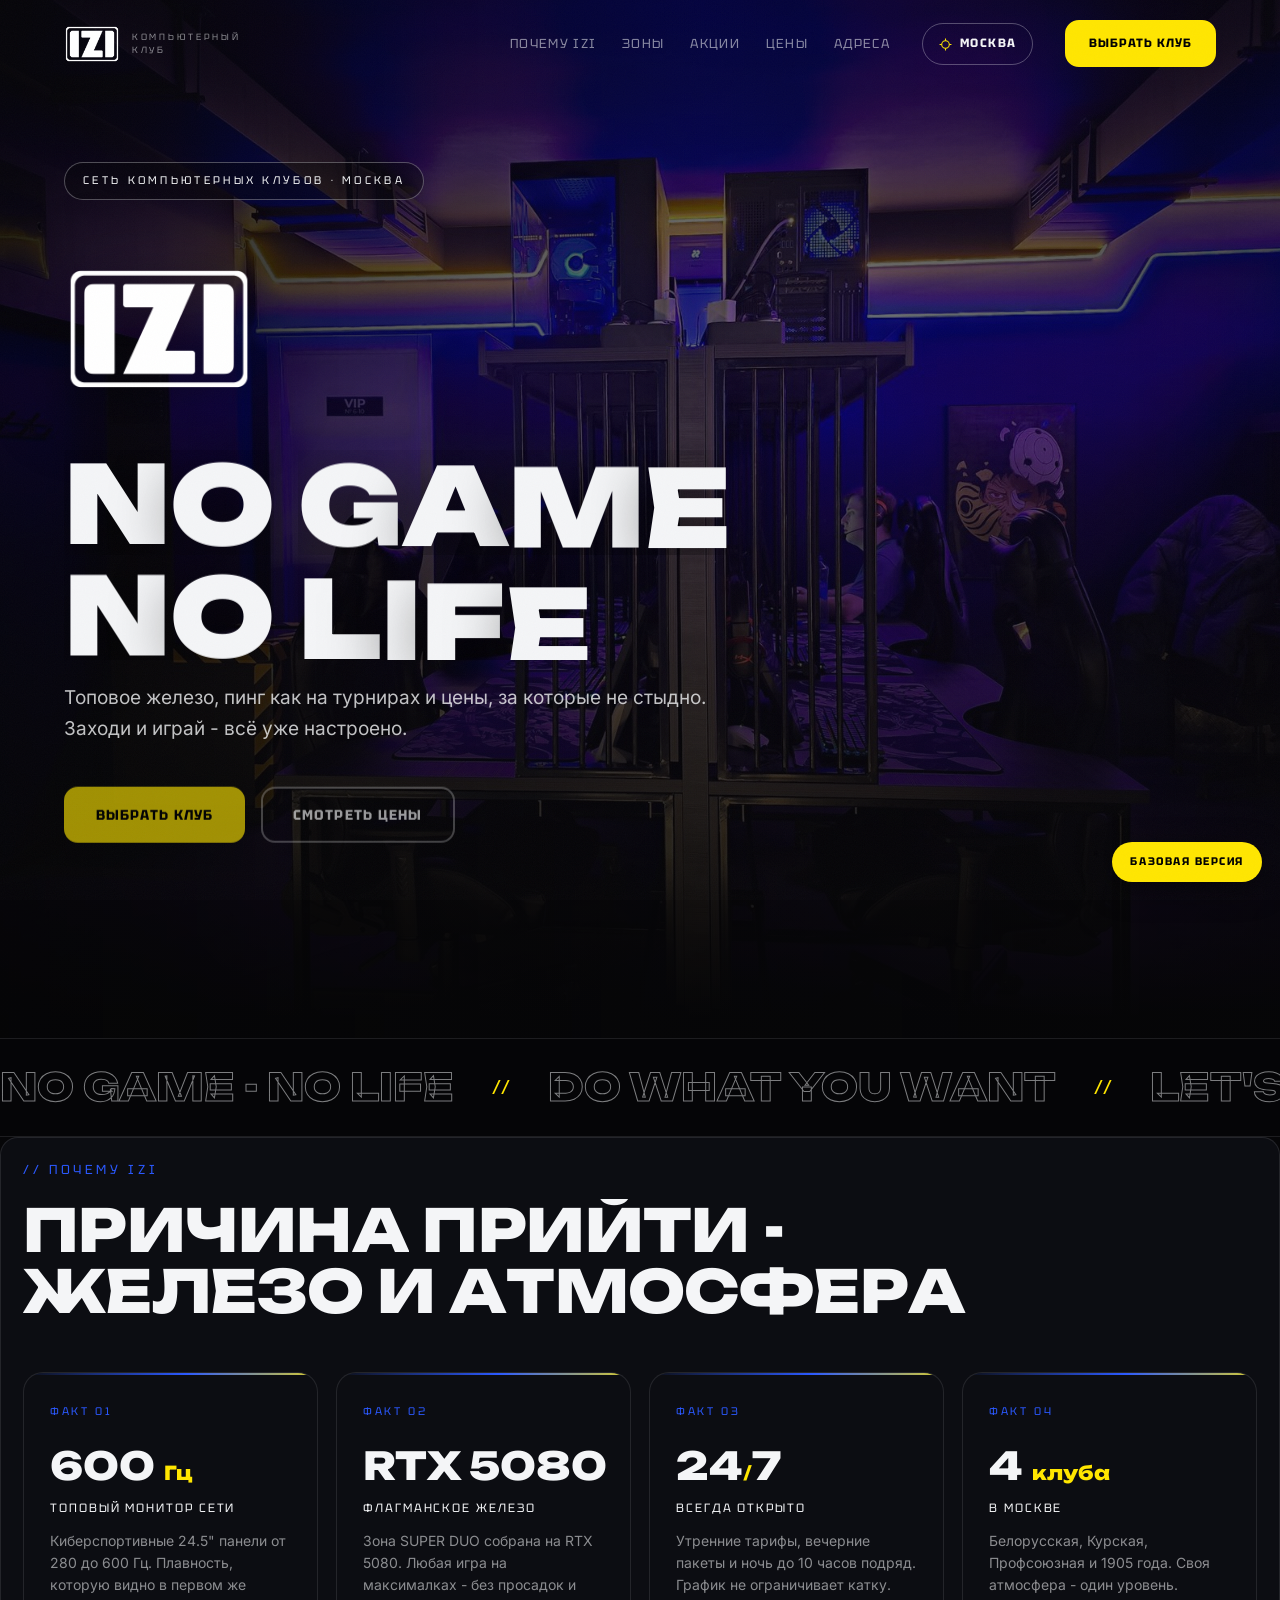
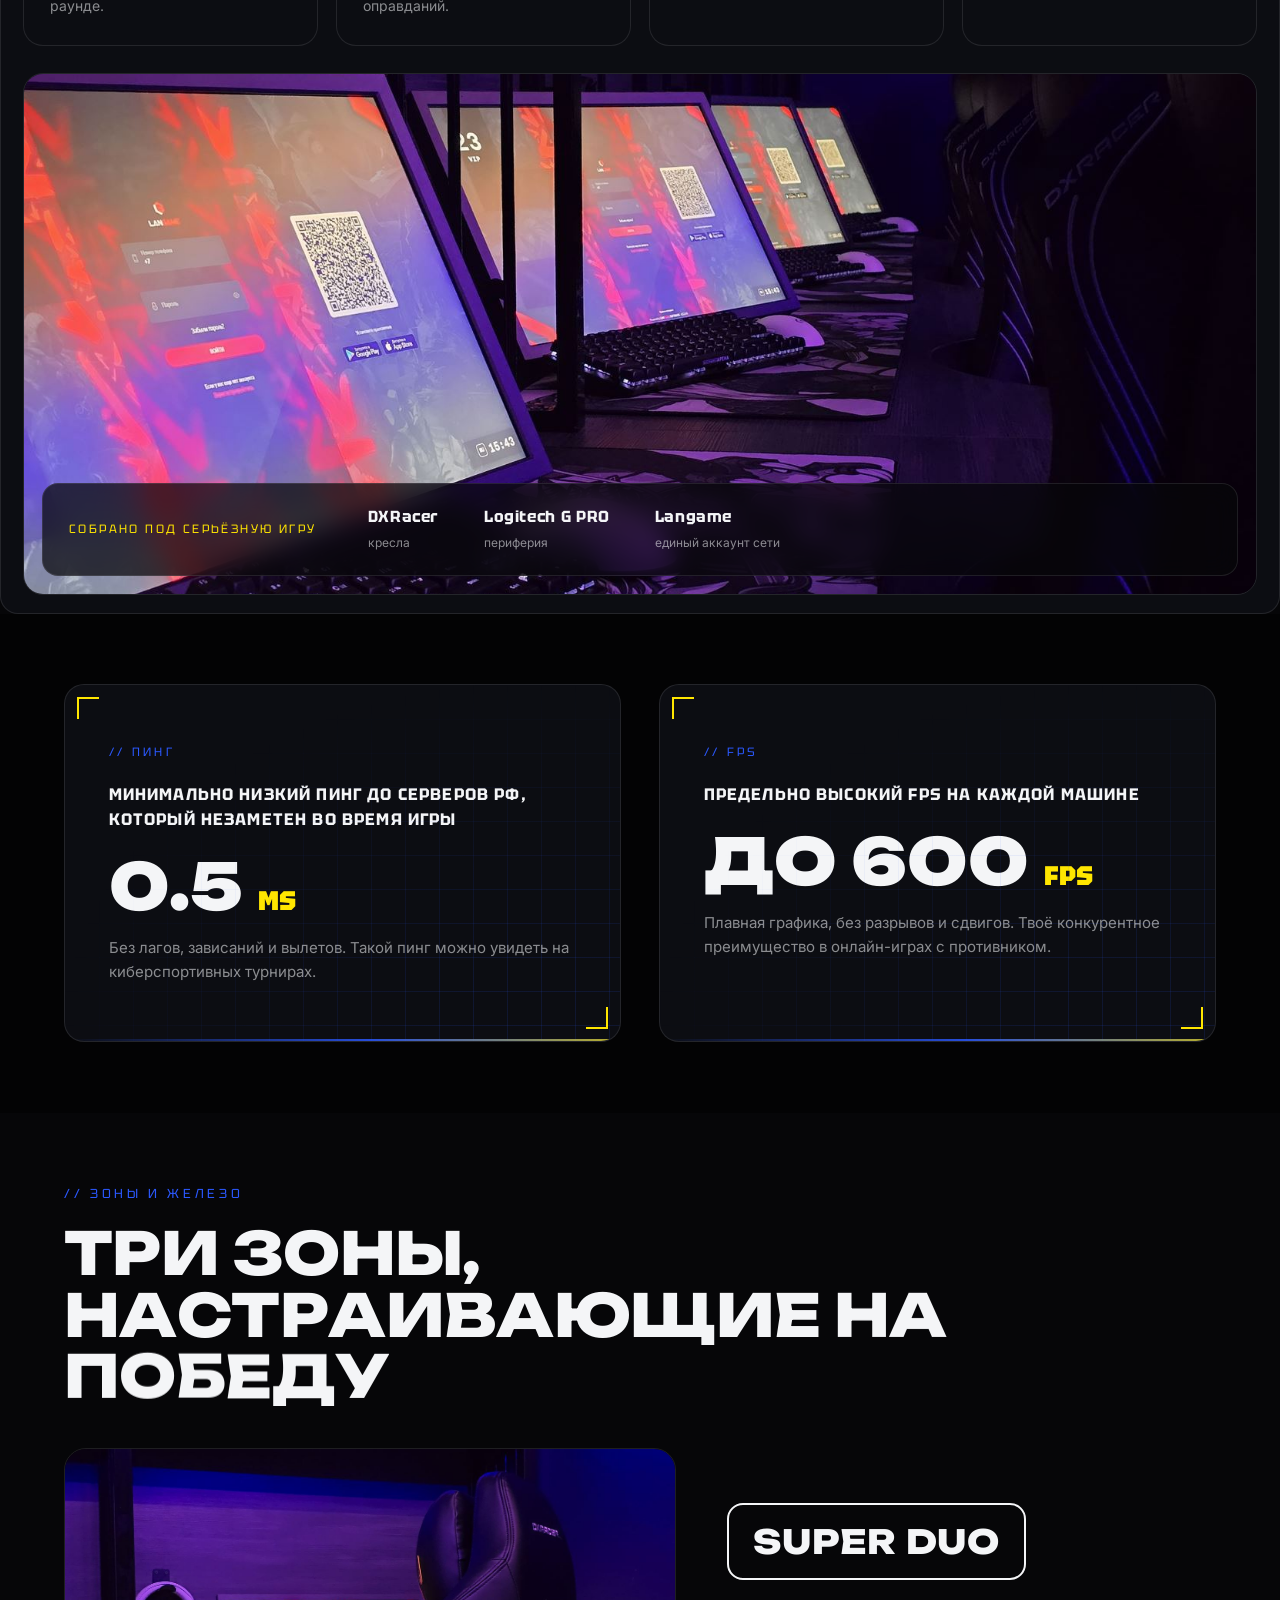
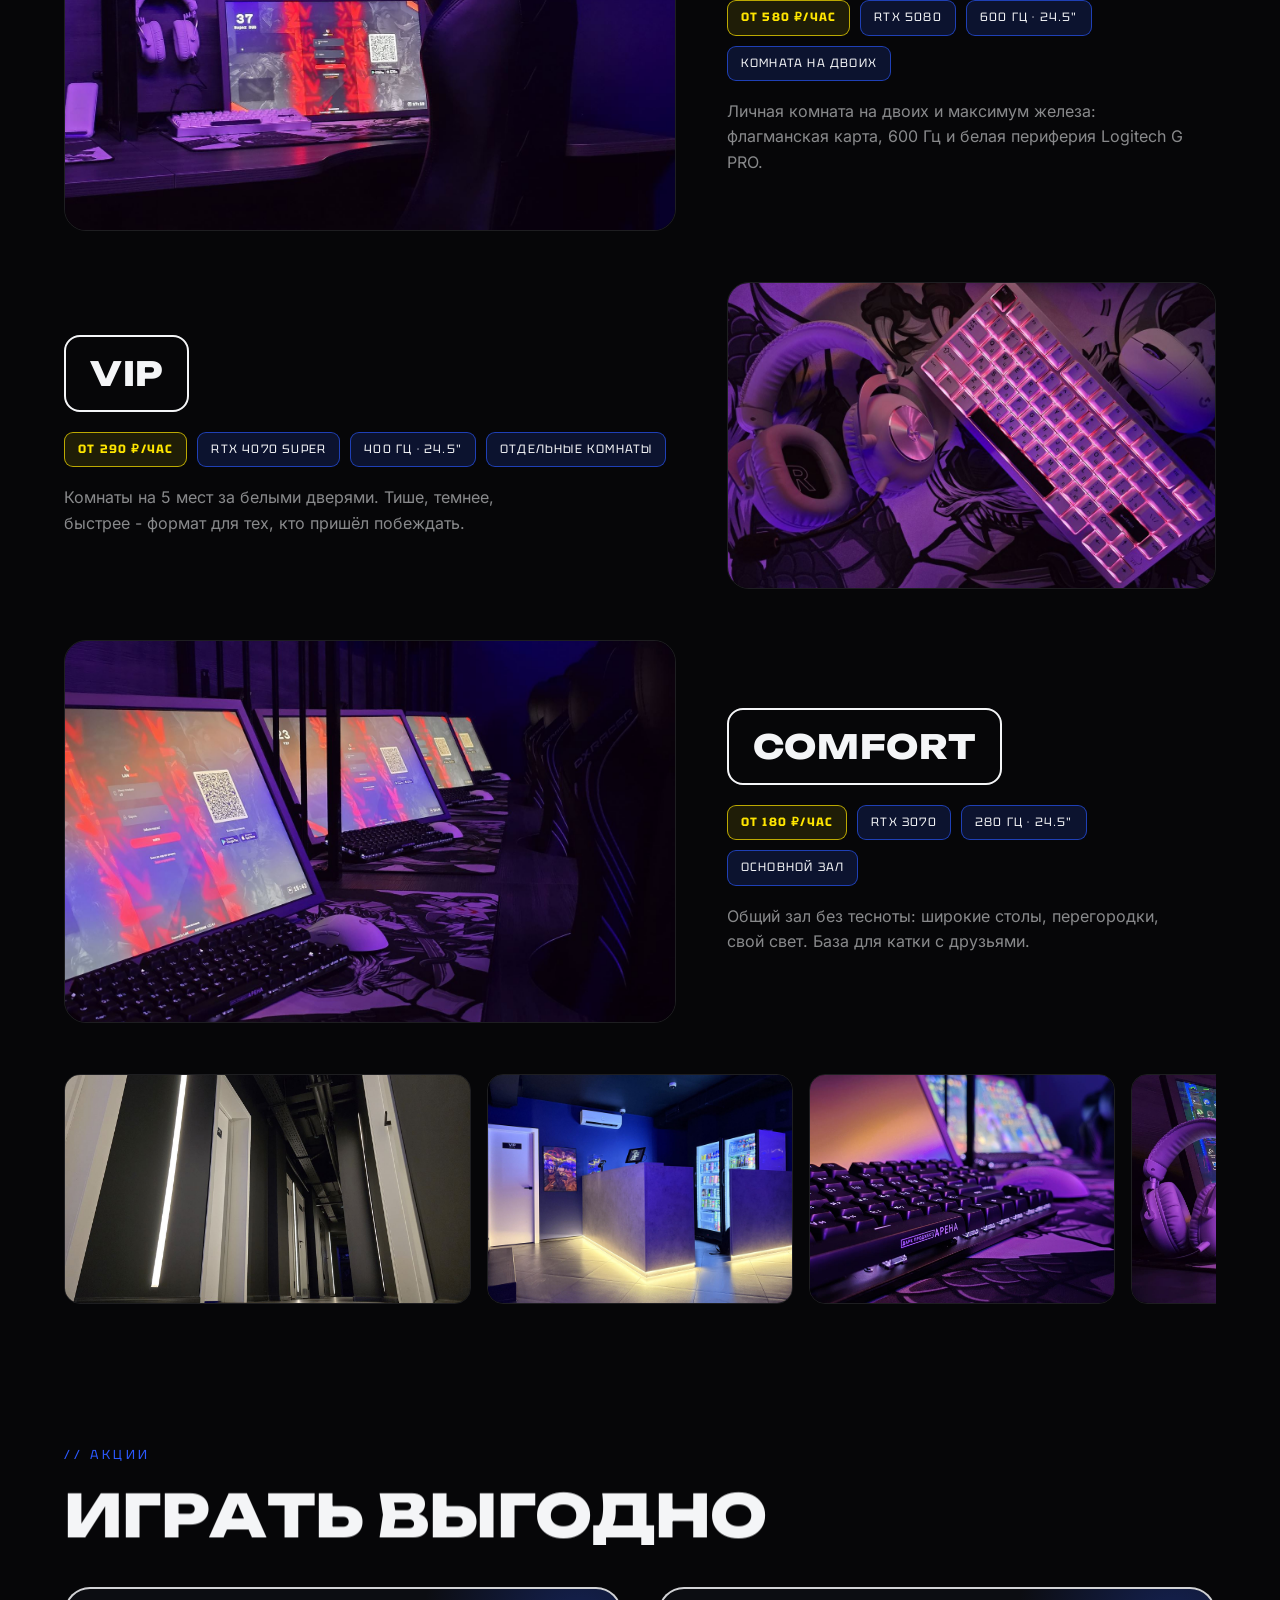
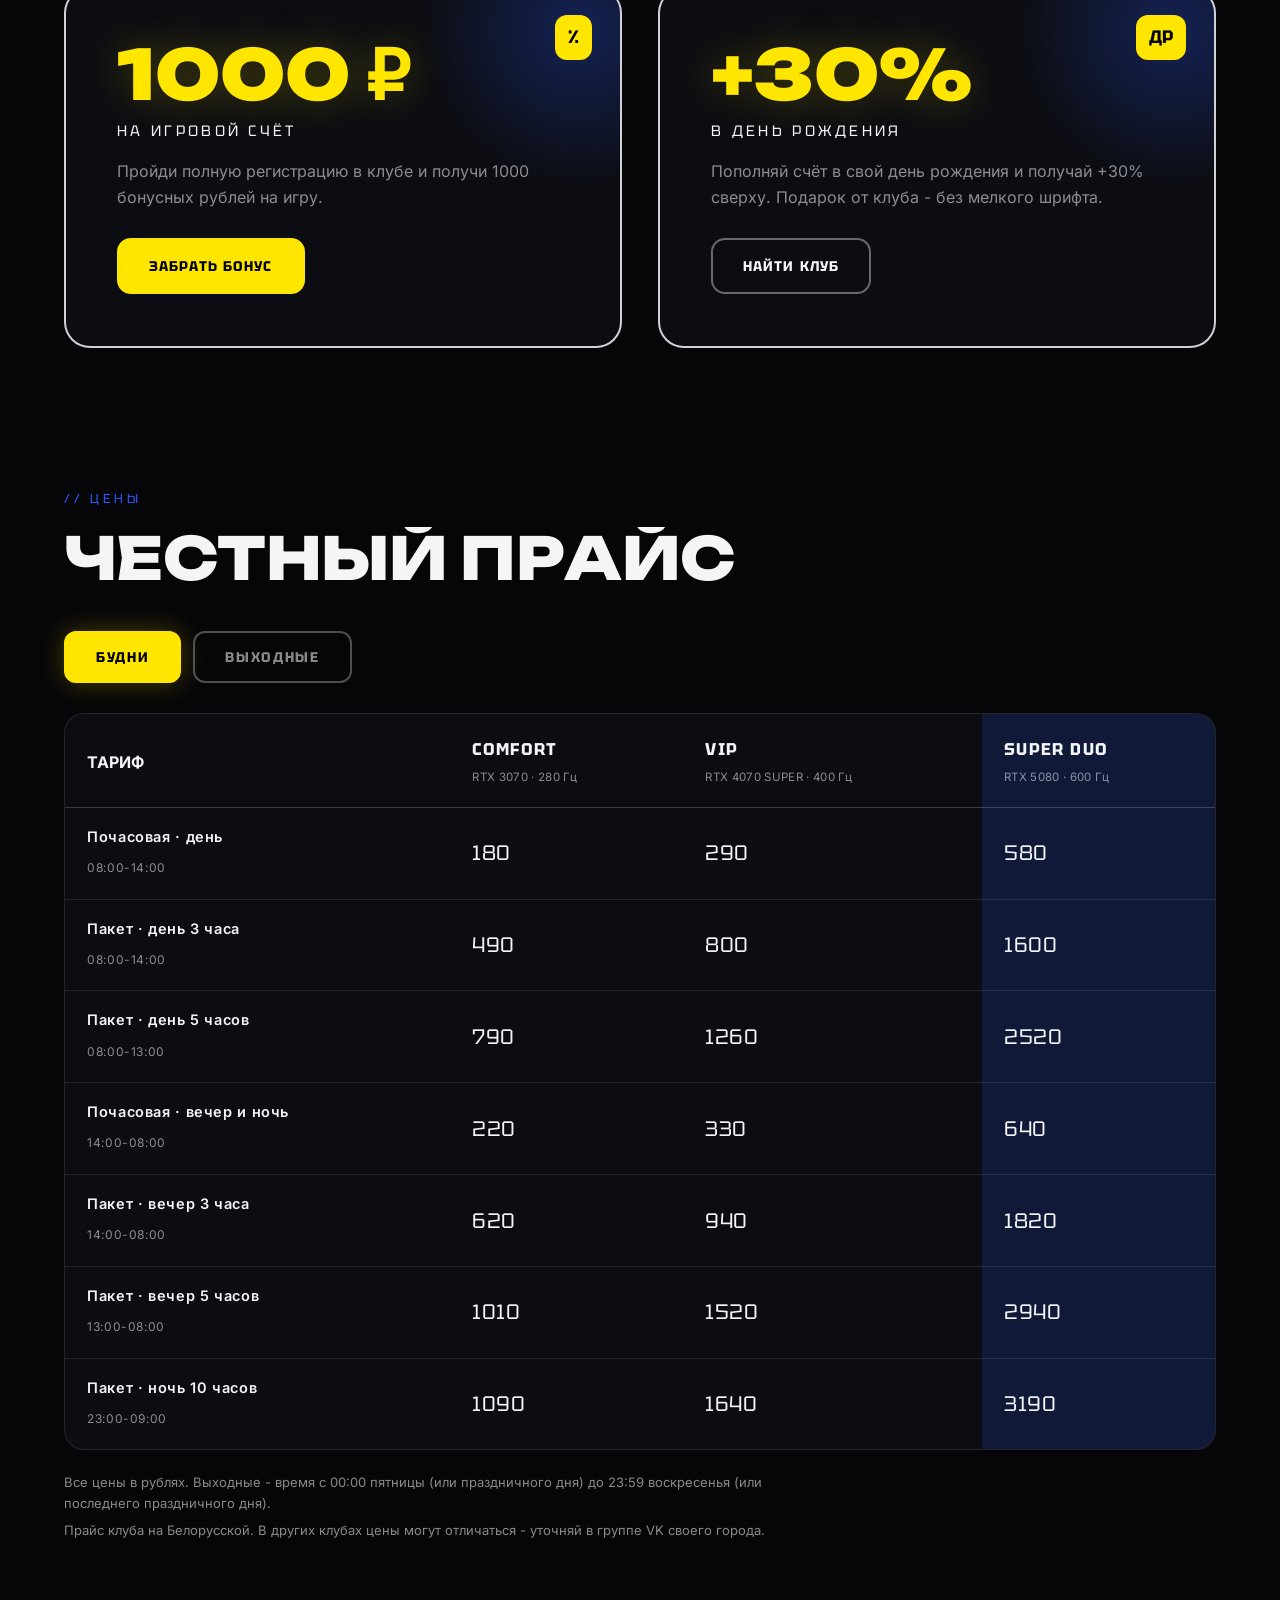
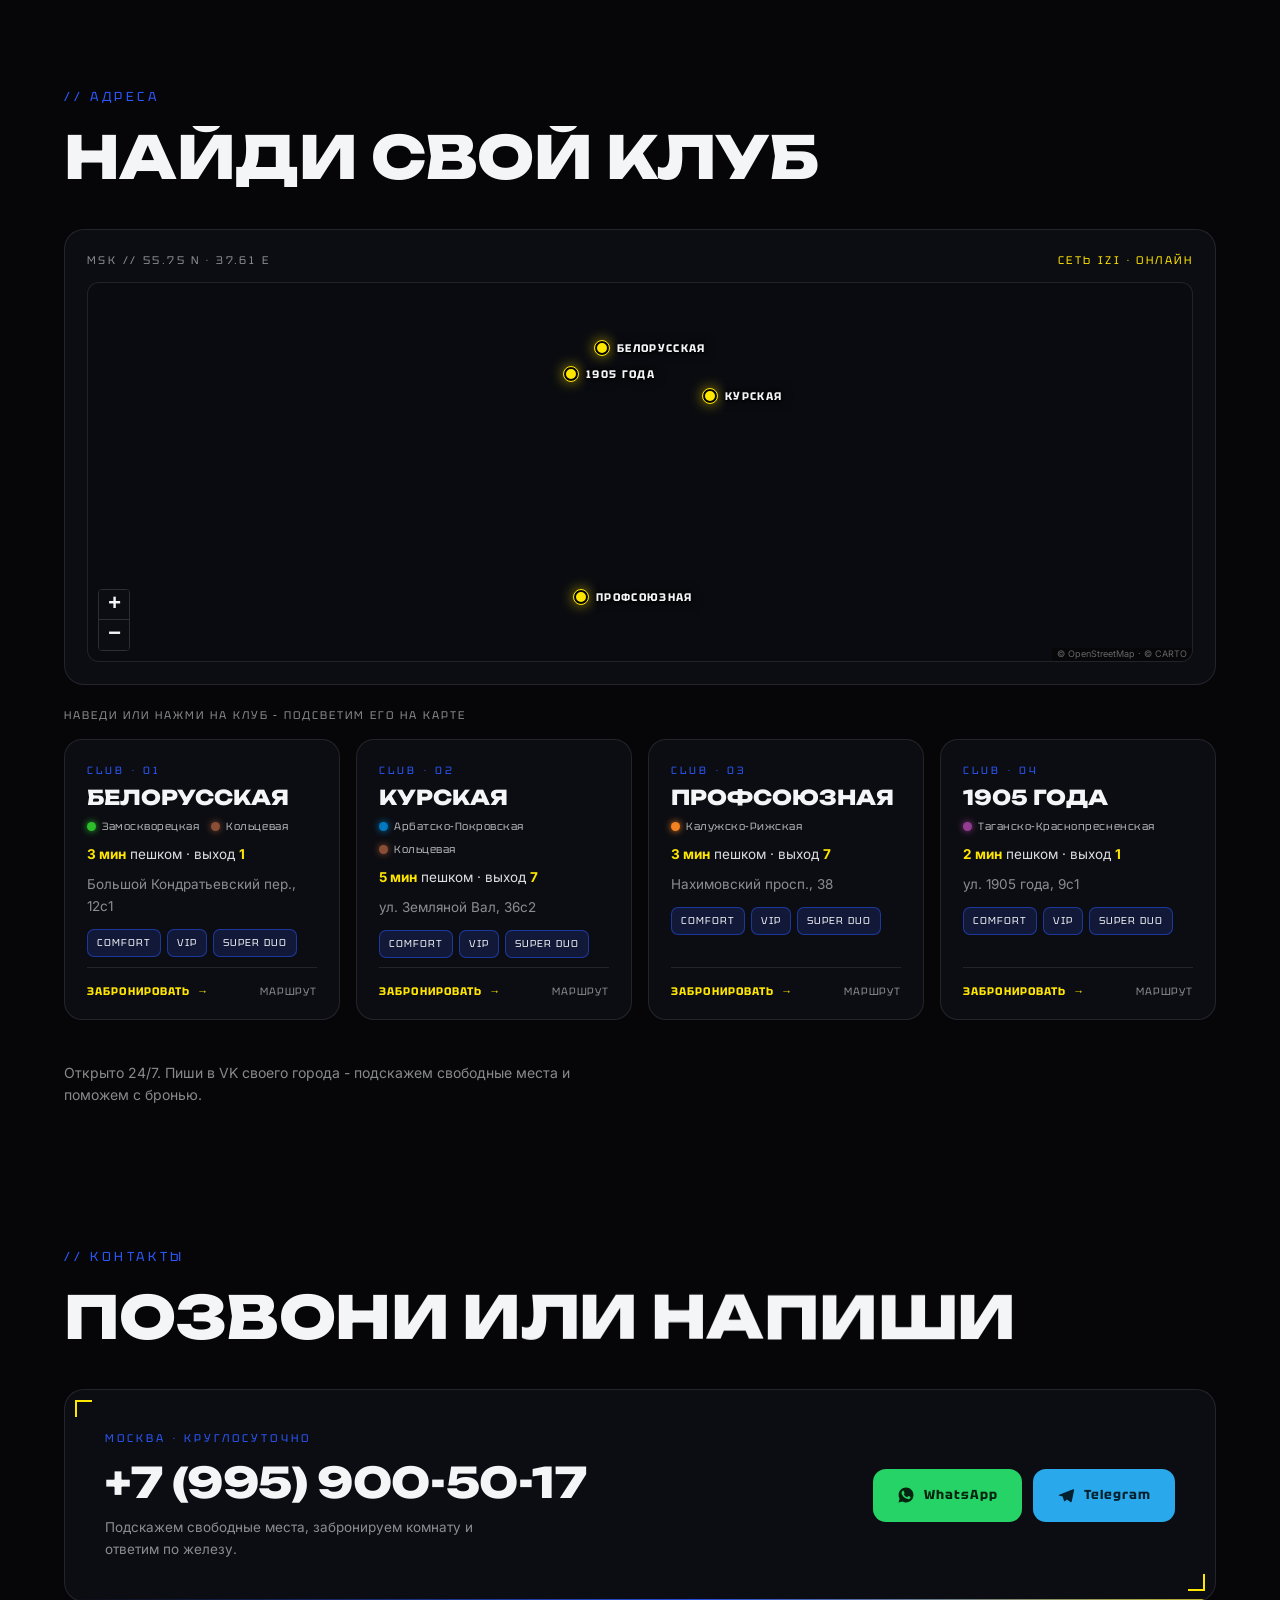
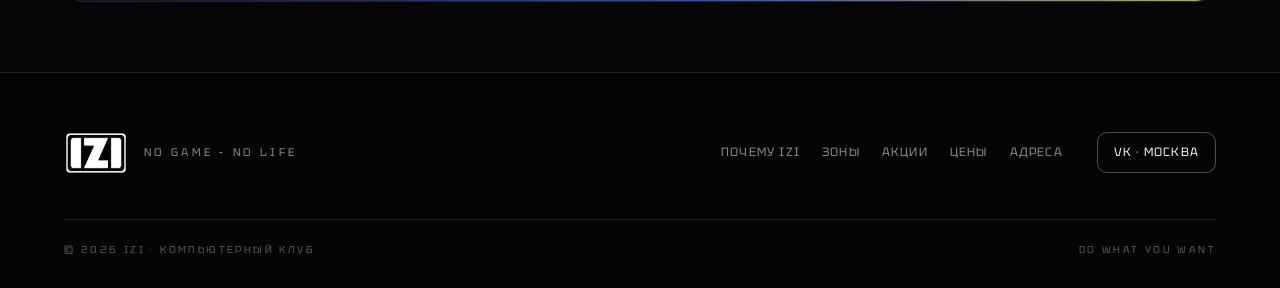
==== commit 1f45e904: "Телефон клуба в окошке карты, VK и пункт меню убраны" ====
--- a/next/index.html
+++ b/next/index.html
@@ -39,7 +39,6 @@
       <a href="#promo" data-nav>Акции</a>
       <a href="#prices" data-nav>Цены</a>
       <a href="#adresa" data-nav>Адреса</a>
-      <a href="#contacts" data-nav>Контакты</a>
     </nav>
     <button class="city-pick" id="cityPick" type="button" title="Сменить город">
       <svg viewBox="0 0 24 24" fill="none" stroke="currentColor" stroke-width="2" aria-hidden="true"><circle cx="12" cy="12" r="7"/><path d="M12 1v4M12 19v4M1 12h4M19 12h4"/></svg>
@@ -441,9 +440,6 @@
             <svg viewBox="0 0 24 24" fill="currentColor" aria-hidden="true"><path d="M21.5 4.3 2.9 11.5c-.9.35-.9.85-.15 1.08l4.75 1.48 1.83 5.6c.22.6.4.83.85.83.35 0 .5-.16.7-.35l2.28-2.22 4.75 3.5c.87.48 1.5.23 1.72-.8l3.1-14.6c.32-1.27-.48-1.85-1.3-1.5z"/></svg>
             <span>Telegram</span>
           </a>
-          <a class="cbtn cbtn--vk" id="contactVk" href="https://vk.ru/izimsk" target="_blank" rel="noopener" data-magnetic>
-            <span>VK</span>
-          </a>
         </div>
       </div>
     </section>
@@ -463,7 +459,6 @@
         <a href="#promo" data-nav>Акции</a>
         <a href="#prices" data-nav>Цены</a>
         <a href="#adresa" data-nav>Адреса</a>
-      <a href="#contacts" data-nav>Контакты</a>
       </nav>
       <div class="footer__soc">
         <a id="footerVk" href="https://vk.ru/izimsk" target="_blank" rel="noopener">VK · МОСКВА</a>
--- a/next/assets/css/next.css
+++ b/next/assets/css/next.css
@@ -271,7 +271,18 @@
   letter-spacing: 0.14em;
   margin-bottom: 5px;
 }
-.pop__addr { font-size: 12.5px; color: var(--mut); margin-bottom: 12px; }
+.pop__addr { font-size: 12.5px; color: var(--mut); margin-bottom: 8px; }
+.pop__phone { /* телефон конкретного клуба */
+  display: block;
+  font-family: var(--font-tech);
+  font-weight: 700;
+  font-size: 15px;
+  letter-spacing: 0.04em;
+  color: var(--white);
+  margin-bottom: 12px;
+  transition: color 0.25s ease;
+}
+.pop__phone:hover { color: var(--yellow); }
 .pop__btns { display: flex; gap: 8px; }
 .pop__btns a {
   font-family: var(--font-tech);
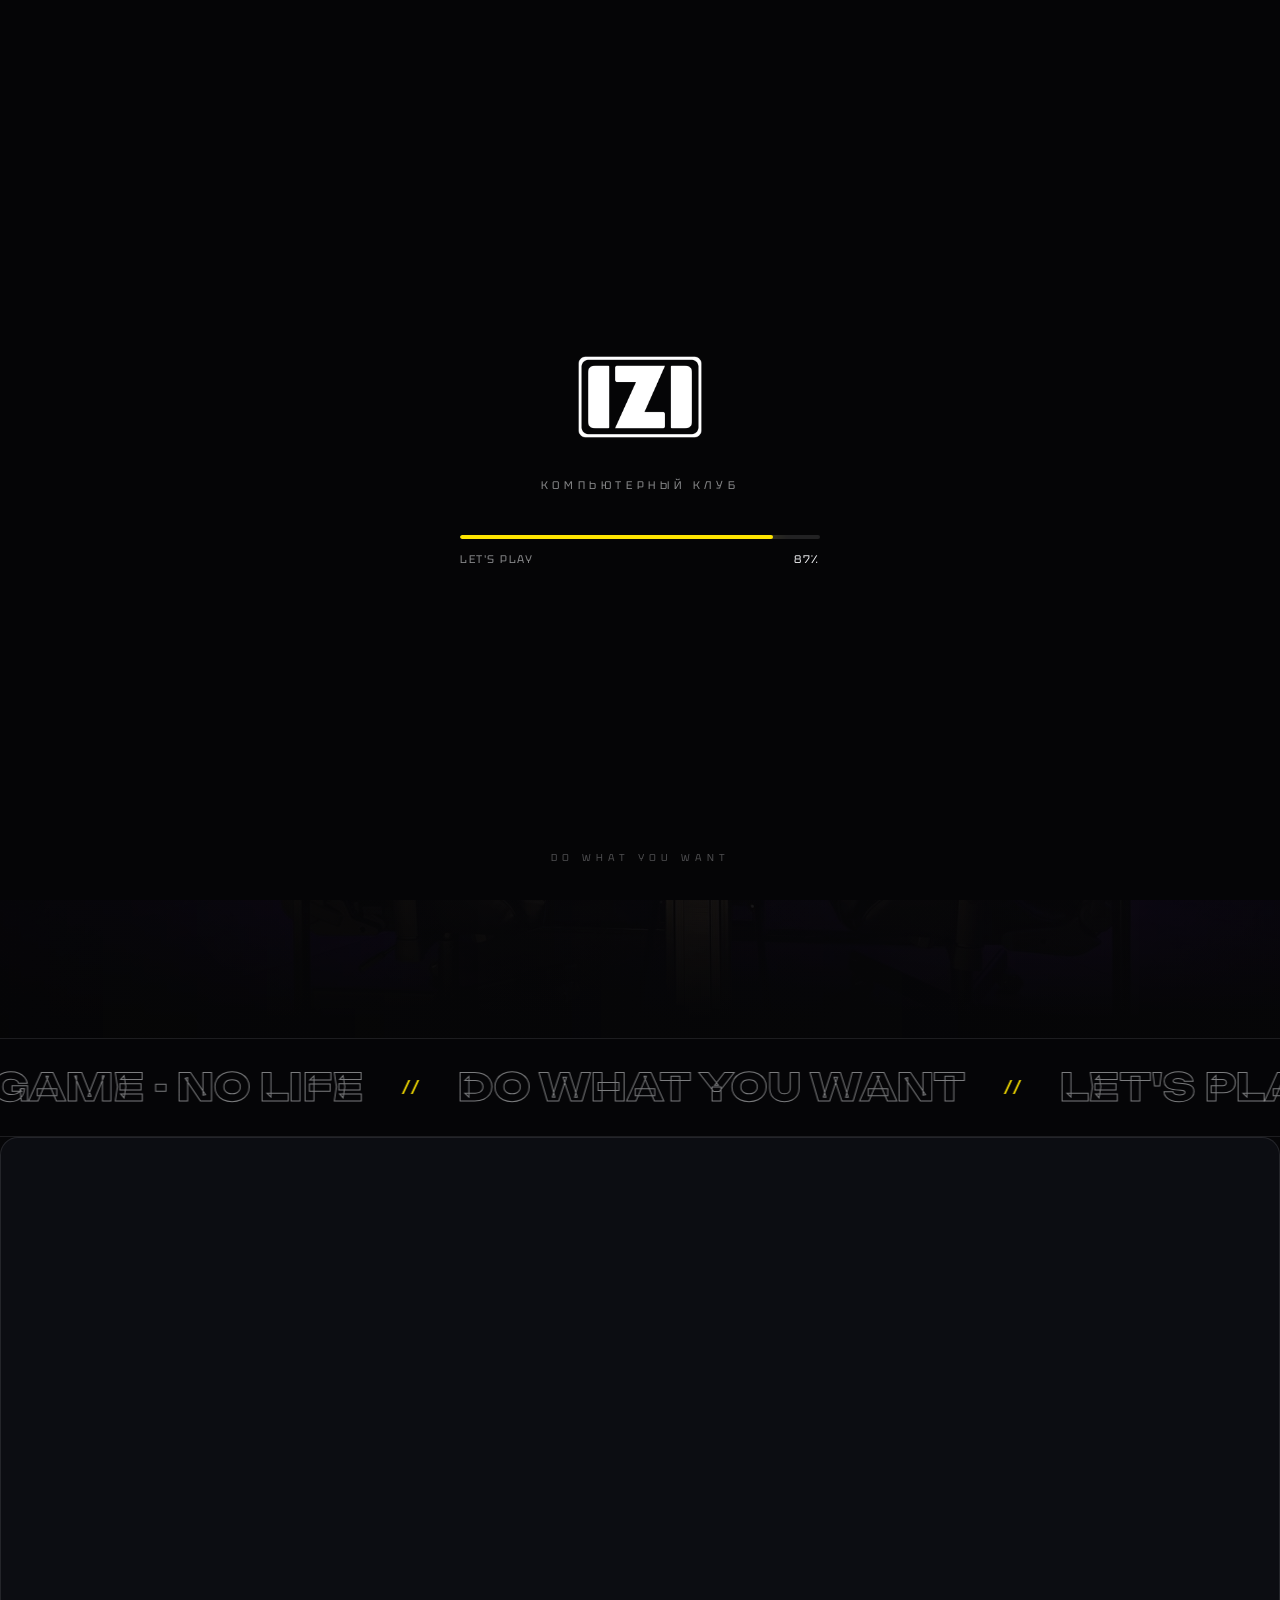
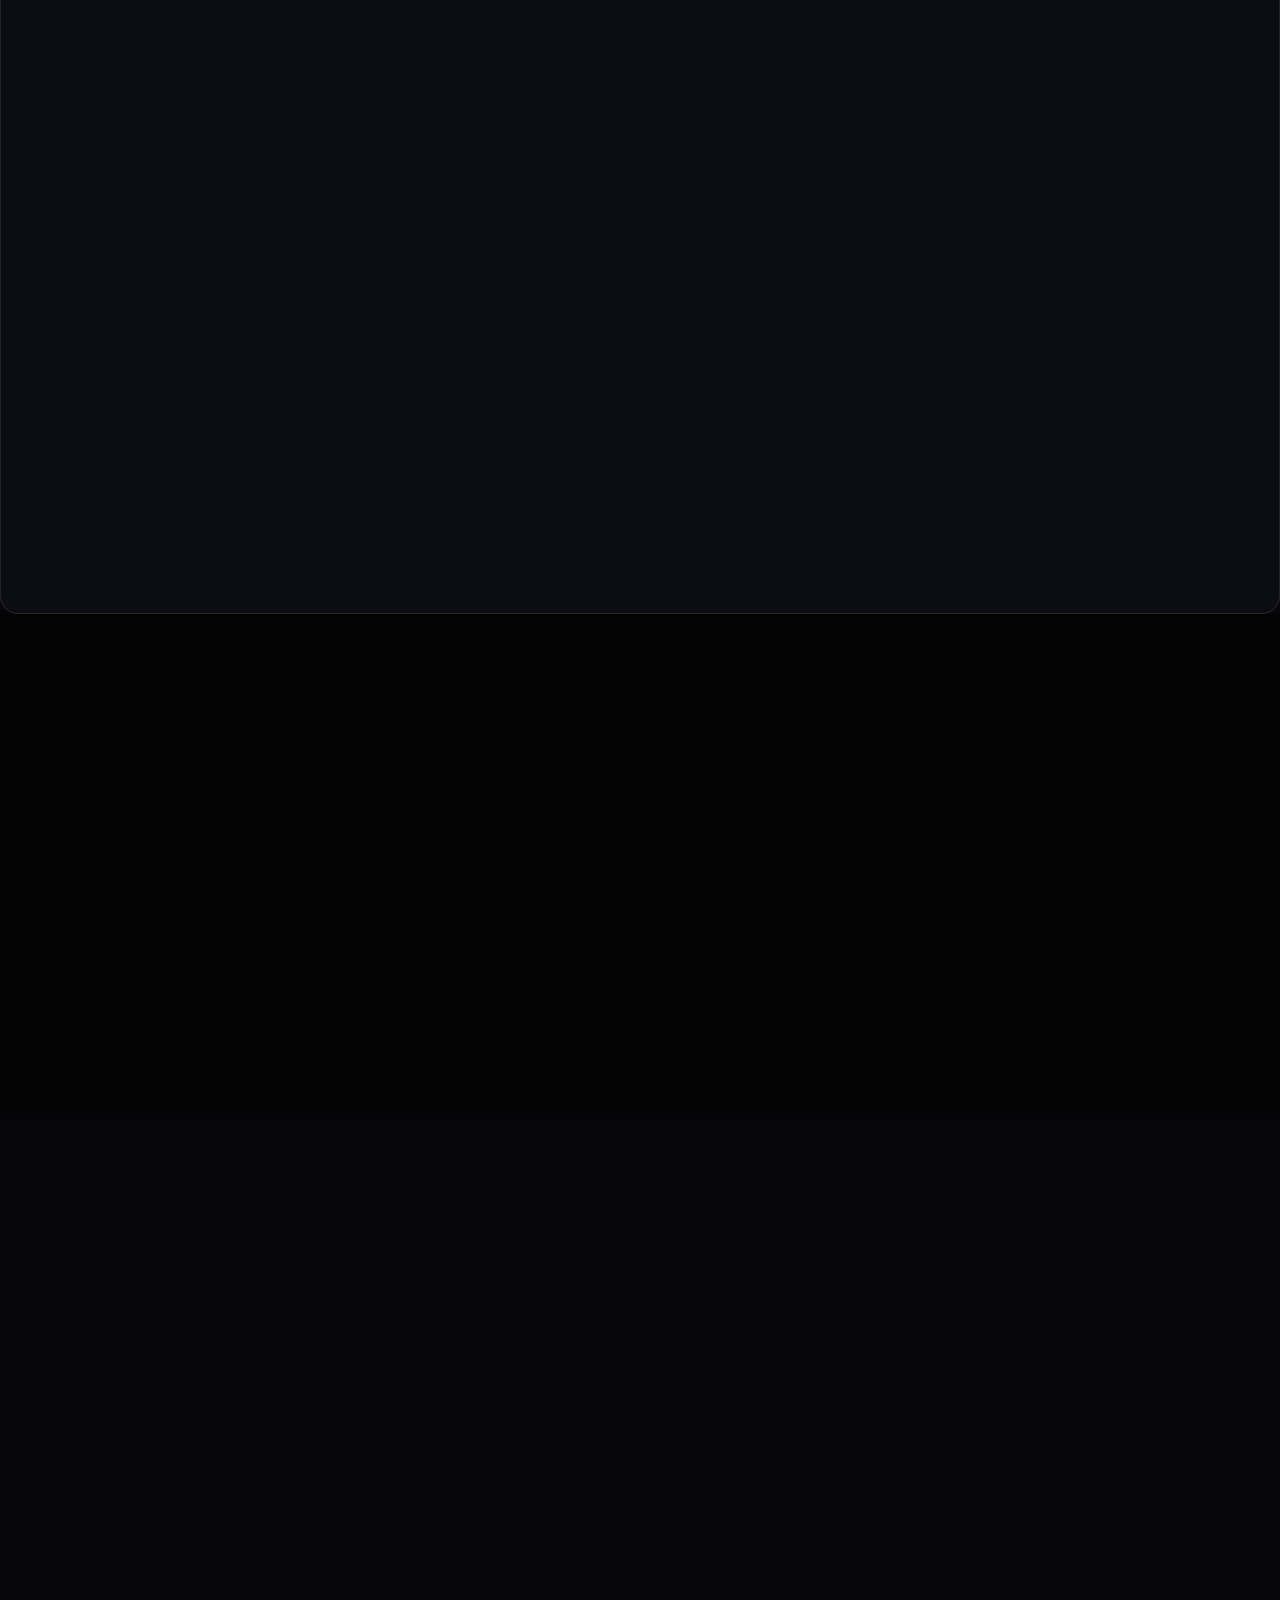
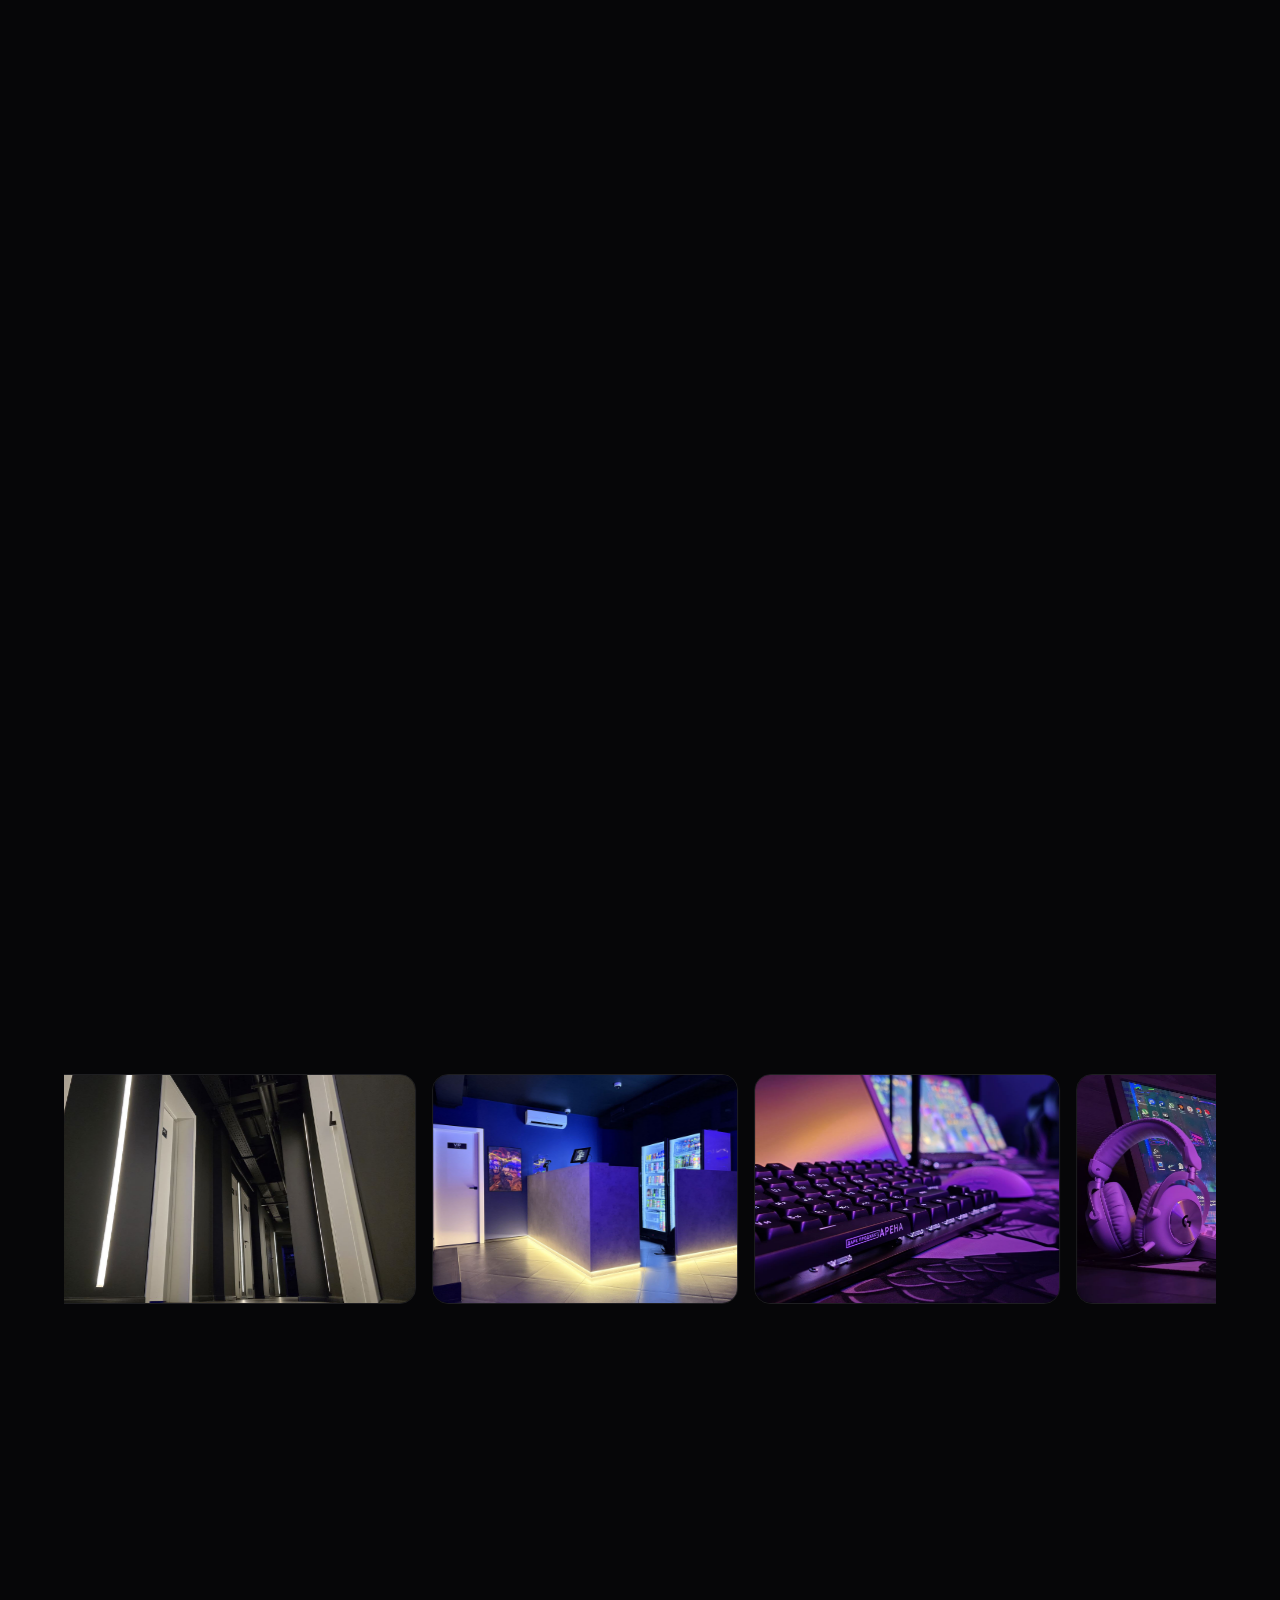
==== commit 7a287f04: "Единая версия сайта: телефоны в окошках карты и лента контактов - Версия с правками стала основной и" ====
--- a/next/index.html
+++ b/next/index.html
@@ -2,481 +2,11 @@
 <html lang="ru">
 <head>
   <meta charset="UTF-8">
-  <meta name="viewport" content="width=device-width, initial-scale=1.0">
   <meta name="robots" content="noindex, nofollow">
-  <title>IZI - компьютерный клуб (версия с правками). NO GAME - NO LIFE</title>
-  <meta name="description" content="Сеть компьютерных клубов IZI: Москва и Хабаровск. RTX 5080, мониторы до 600 Гц, пинг 0.5 ms, честные цены, 24/7.">
-  <link rel="stylesheet" href="../assets/css/style.css">
-  <link rel="stylesheet" href="assets/vendor/leaflet/leaflet.css">
-  <link rel="stylesheet" href="assets/css/next.css">
-  <link rel="icon" href="../assets/img/logo-white.png" type="image/png">
+  <meta http-equiv="refresh" content="0; url=../">
+  <title>IZI</title>
 </head>
-<body class="next">
-
-  <!-- ПРЕЛОАДЕР: экран загрузки в стиле игрового меню -->
-  <div class="preloader" id="preloader" aria-hidden="true">
-    <div class="preloader__inner">
-      <img class="preloader__logo" src="../assets/img/logo-white.png" alt="IZI">
-      <div class="preloader__sub">КОМПЬЮТЕРНЫЙ КЛУБ</div>
-      <div class="preloader__bar"><div class="preloader__fill" id="preloaderFill"></div></div>
-      <div class="preloader__row">
-        <span class="preloader__status" id="preloaderStatus">ЗАГРУЖАЕМ КЛУБ...</span>
-        <span class="preloader__pct" id="preloaderPct">0%</span>
-      </div>
-    </div>
-    <div class="preloader__hint">DO WHAT YOU WANT</div>
-  </div>
-
-  <!-- ХЕДЕР -->
-  <header class="header" id="header">
-    <a class="header__brand" href="#top" data-nav>
-      <img class="header__logo" src="../assets/img/logo-white.png" alt="IZI">
-      <span class="header__brandtext">КОМПЬЮТЕРНЫЙ<br>КЛУБ</span>
-    </a>
-    <nav class="header__nav">
-      <a href="#club" data-nav>Почему IZI</a>
-      <a href="#zones" data-nav>Зоны</a>
-      <a href="#promo" data-nav>Акции</a>
-      <a href="#prices" data-nav>Цены</a>
-      <a href="#adresa" data-nav>Адреса</a>
-    </nav>
-    <button class="city-pick" id="cityPick" type="button" title="Сменить город">
-      <svg viewBox="0 0 24 24" fill="none" stroke="currentColor" stroke-width="2" aria-hidden="true"><circle cx="12" cy="12" r="7"/><path d="M12 1v4M12 19v4M1 12h4M19 12h4"/></svg>
-      <span id="cityPickName">МОСКВА</span>
-    </button>
-    <a class="btn btn--accent header__cta" href="#adresa" data-nav data-magnetic><span>ВЫБРАТЬ КЛУБ</span></a>
-  </header>
-
-  <main id="top">
-
-    <!-- 1. ГЛАВНАЯ: фото-хиро -->
-    <section class="hero" id="hero">
-      <div class="hero__bg" data-parallax>
-        <img src="../assets/img/hero-hall.jpg" alt="Игровой зал IZI">
-      </div>
-      <div class="hero__shade"></div>
-      <div class="hero__content">
-        <div class="hero__tag" data-reveal>СЕТЬ КОМПЬЮТЕРНЫХ КЛУБОВ · <span id="heroTagCity">МОСКВА</span></div>
-        <img class="hero__logo" src="../assets/img/logo-white.png" alt="IZI" data-reveal>
-        <h1 class="hero__title" data-split>NO GAME<br>NO LIFE</h1>
-        <p class="hero__sub" data-reveal>Топовое железо, пинг как на турнирах и цены, за которые не стыдно.<br>Заходи и играй - всё уже настроено.</p>
-        <div class="hero__actions" data-reveal>
-          <a class="btn btn--accent" href="#adresa" data-nav data-magnetic><span>ВЫБРАТЬ КЛУБ</span></a>
-          <a class="btn btn--ghost" href="#prices" data-nav data-magnetic><span>СМОТРЕТЬ ЦЕНЫ</span></a>
-        </div>
-      </div>
-      <div class="hero__stats" data-reveal>
-        <div class="hero__stat"><b>600 Гц</b><span>мониторы</span></div>
-        <div class="hero__stat"><b>RTX 5080</b><span>в SUPER DUO</span></div>
-        <div class="hero__stat"><b>24/7</b><span>без перерывов</span></div>
-      </div>
-    </section>
-
-    <!-- Маркиза -->
-    <div class="marquee" aria-hidden="true">
-      <div class="marquee__track" data-marquee>
-        <span>NO GAME - NO LIFE</span><i>//</i><span>DO WHAT YOU WANT</span><i>//</i><span>LET'S PLAY</span><i>//</i><span>IZI CYBER CLUB</span><i>//</i>
-        <span>NO GAME - NO LIFE</span><i>//</i><span>DO WHAT YOU WANT</span><i>//</i><span>LET'S PLAY</span><i>//</i><span>IZI CYBER CLUB</span><i>//</i>
-      </div>
-    </div>
-
-    <!-- 2. ПРИЧИНА ПРИЙТИ: факты с энерголиниями -->
-    <section class="section club" id="club">
-      <div class="section__head">
-        <div class="label" data-reveal>// ПОЧЕМУ IZI</div>
-        <h2 class="h2" data-split>ПРИЧИНА ПРИЙТИ -<br>ЖЕЛЕЗО И АТМОСФЕРА</h2>
-      </div>
-      <div class="facts">
-        <article class="fact" data-tilt>
-          <div class="fact__num">ФАКТ 01</div>
-          <div class="fact__value"><span data-count="600">0</span> <em>Гц</em></div>
-          <div class="fact__name">ТОПОВЫЙ МОНИТОР СЕТИ</div>
-          <p>Киберспортивные 24.5" панели от 280 до 600 Гц. Плавность, которую видно в первом же раунде.</p>
-        </article>
-        <article class="fact" data-tilt>
-          <div class="fact__num">ФАКТ 02</div>
-          <div class="fact__value">RTX <span data-count="5080">0</span></div>
-          <div class="fact__name">ФЛАГМАНСКОЕ ЖЕЛЕЗО</div>
-          <p>Зона SUPER DUO собрана на RTX 5080. Любая игра на максималках - без просадок и оправданий.</p>
-        </article>
-        <article class="fact" data-tilt>
-          <div class="fact__num">ФАКТ 03</div>
-          <div class="fact__value">24<em>/</em>7</div>
-          <div class="fact__name">ВСЕГДА ОТКРЫТО</div>
-          <p>Утренние тарифы, вечерние пакеты и ночь до 10 часов подряд. График не ограничивает катку.</p>
-        </article>
-        <article class="fact" data-tilt>
-          <div class="fact__num">ФАКТ 04</div>
-          <div class="fact__value"><span id="factClubsVal">3</span> <em>клуба</em></div>
-          <div class="fact__name" id="factClubsName">В МОСКВЕ</div>
-          <p id="factClubsText">Белорусская, Курская и Профсоюзная. Своя атмосфера - один уровень.</p>
-        </article>
-      </div>
-      <div class="club__wide" data-reveal>
-        <img src="../assets/img/hall-pcs.jpg" alt="Ряд игровых компьютеров IZI">
-        <div class="club__wideinfo">
-          <div class="club__widelabel">СОБРАНО ПОД СЕРЬЁЗНУЮ ИГРУ</div>
-          <div class="club__widestats">
-            <div><b>DXRacer</b><span>кресла</span></div>
-            <div><b>Logitech G PRO</b><span>периферия</span></div>
-            <div><b>Langame</b><span>единый аккаунт сети</span></div>
-          </div>
-        </div>
-      </div>
-    </section>
-
-    <!-- 2.5. ПИНГ И FPS: в общем стиле сайта -->
-    <section class="section perf" id="perf">
-      <div class="perfcards">
-        <article class="perfcard" data-tilt>
-          <i class="perfcard__corner perfcard__corner--tl" aria-hidden="true"></i>
-          <i class="perfcard__corner perfcard__corner--br" aria-hidden="true"></i>
-          <div class="perfcard__tag">// ПИНГ</div>
-          <h3>МИНИМАЛЬНО НИЗКИЙ ПИНГ ДО СЕРВЕРОВ РФ, КОТОРЫЙ НЕЗАМЕТЕН ВО ВРЕМЯ ИГРЫ</h3>
-          <div class="perfcard__value">0.5 <em>MS</em></div>
-          <p>Без лагов, зависаний и вылетов. Такой пинг можно увидеть на киберспортивных турнирах.</p>
-        </article>
-        <article class="perfcard" data-tilt>
-          <i class="perfcard__corner perfcard__corner--tl" aria-hidden="true"></i>
-          <i class="perfcard__corner perfcard__corner--br" aria-hidden="true"></i>
-          <div class="perfcard__tag">// FPS</div>
-          <h3>ПРЕДЕЛЬНО ВЫСОКИЙ FPS НА КАЖДОЙ МАШИНЕ</h3>
-          <div class="perfcard__value">ДО 600 <em>FPS</em></div>
-          <p>Плавная графика, без разрывов и сдвигов. Твоё конкурентное преимущество в онлайн-играх с противником.</p>
-        </article>
-      </div>
-    </section>
-
-    <!-- 3. ЗОНЫ ОБОРУДОВАНИЯ -->
-    <section class="section zones" id="zones">
-      <div class="section__head">
-        <div class="label" data-reveal>// ЗОНЫ И ЖЕЛЕЗО</div>
-        <h2 class="h2" data-split>ТРИ ЗОНЫ,<br>НАСТРАИВАЮЩИЕ НА ПОБЕДУ</h2>
-      </div>
-      <div class="zonelist">
-        <article class="zone" data-reveal>
-          <div class="zone__media"><img src="../assets/img/duo-room.jpg" alt="Зона SUPER DUO"></div>
-          <div class="zone__body">
-            <div class="zone__plate">SUPER DUO</div>
-            <div class="zone__specs">
-              <span class="zone__price">от 580 ₽/час</span><span>RTX 5080</span><span>600 Гц · 24.5"</span><span>комната на двоих</span>
-            </div>
-            <p>Личная комната на двоих и максимум железа: флагманская карта, 600 Гц и белая периферия Logitech G PRO.</p>
-          </div>
-        </article>
-        <article class="zone zone--rev" data-reveal>
-          <div class="zone__media"><img src="../assets/img/gear.jpg" alt="Зона VIP"></div>
-          <div class="zone__body">
-            <div class="zone__plate">VIP</div>
-            <div class="zone__specs">
-              <span class="zone__price">от 290 ₽/час</span><span>RTX 4070 SUPER</span><span>400 Гц · 24.5"</span><span>отдельные комнаты</span>
-            </div>
-            <p>Комнаты на 5 мест за белыми дверями. Тише, темнее, быстрее - формат для тех, кто пришёл побеждать.</p>
-          </div>
-        </article>
-        <article class="zone" data-reveal>
-          <div class="zone__media"><img src="../assets/img/hall-pcs.jpg" alt="Зона COMFORT"></div>
-          <div class="zone__body">
-            <div class="zone__plate">COMFORT</div>
-            <div class="zone__specs">
-              <span class="zone__price">от 180 ₽/час</span><span>RTX 3070</span><span>280 Гц · 24.5"</span><span>основной зал</span>
-            </div>
-            <p>Общий зал без тесноты: широкие столы, перегородки, свой свет. База для катки с друзьями.</p>
-          </div>
-        </article>
-      </div>
-      <div class="gallery" aria-hidden="true">
-        <div class="gallery__track" data-marquee-slow>
-          <img src="../assets/img/corridor.jpg" alt="">
-          <img src="../assets/img/reception.jpg" alt="">
-          <img src="../assets/img/keyboard.jpg" alt="">
-          <img src="../assets/img/duo-gear.jpg" alt="">
-          <img src="../assets/img/merch-hoodie.jpg" alt="">
-          <img src="../assets/img/merch-jackets.jpg" alt="">
-          <img src="../assets/img/corridor.jpg" alt="">
-          <img src="../assets/img/reception.jpg" alt="">
-          <img src="../assets/img/keyboard.jpg" alt="">
-          <img src="../assets/img/duo-gear.jpg" alt="">
-          <img src="../assets/img/merch-hoodie.jpg" alt="">
-          <img src="../assets/img/merch-jackets.jpg" alt="">
-        </div>
-      </div>
-    </section>
-
-    <!-- 4. АКЦИИ -->
-    <section class="section promo" id="promo">
-      <div class="section__head">
-        <div class="label" data-reveal>// АКЦИИ</div>
-        <h2 class="h2" data-split>ИГРАТЬ ВЫГОДНО</h2>
-      </div>
-      <div class="promocards">
-        <article class="promocard" data-reveal data-tilt>
-          <div class="promocard__badge">%</div>
-          <div class="promocard__value">1000 ₽</div>
-          <div class="promocard__name">НА ИГРОВОЙ СЧЁТ</div>
-          <p>Пройди полную регистрацию в клубе и получи 1000 бонусных рублей на игру.</p>
-          <a class="btn btn--accent" href="#adresa" data-nav data-magnetic><span>ЗАБРАТЬ БОНУС</span></a>
-        </article>
-        <article class="promocard" data-reveal data-tilt>
-          <div class="promocard__badge">ДР</div>
-          <div class="promocard__value">+30%</div>
-          <div class="promocard__name">В ДЕНЬ РОЖДЕНИЯ</div>
-          <p>Пополняй счёт в свой день рождения и получай +30% сверху. Подарок от клуба - без мелкого шрифта.</p>
-          <a class="btn btn--ghost" href="#adresa" data-nav data-magnetic><span>НАЙТИ КЛУБ</span></a>
-        </article>
-      </div>
-    </section>
-
-    <!-- 5. ЦЕНЫ -->
-    <section class="section prices" id="prices">
-      <div class="section__head">
-        <div class="label" data-reveal>// ЦЕНЫ</div>
-        <h2 class="h2" data-split>ЧЕСТНЫЙ ПРАЙС</h2>
-      </div>
-      <div class="pricetabs" data-reveal>
-        <button class="pricetab is-active" data-daytab="wd" type="button">БУДНИ</button>
-        <button class="pricetab" data-daytab="we" type="button">ВЫХОДНЫЕ</button>
-      </div>
-      <div class="pricewrap" data-reveal>
-        <table class="pricetable" id="priceTable">
-          <thead>
-            <tr>
-              <th class="pricetable__slot">ТАРИФ</th>
-              <th><b>COMFORT</b><span>RTX 3070 · 280 Гц</span></th>
-              <th><b>VIP</b><span>RTX 4070 SUPER · 400 Гц</span></th>
-              <th class="pricetable__duo"><b>SUPER DUO</b><span>RTX 5080 · 600 Гц</span></th>
-            </tr>
-          </thead>
-          <tbody>
-            <tr>
-              <td><b>Почасовая · день</b><span>08:00-14:00</span></td>
-              <td data-wd="180" data-we="220">180</td>
-              <td data-wd="290" data-we="330">290</td>
-              <td class="pricetable__duo" data-wd="580" data-we="640">580</td>
-            </tr>
-            <tr>
-              <td><b>Пакет · день 3 часа</b><span>08:00-14:00</span></td>
-              <td data-wd="490" data-we="610">490</td>
-              <td data-wd="800" data-we="910">800</td>
-              <td class="pricetable__duo" data-wd="1600" data-we="1820">1600</td>
-            </tr>
-            <tr>
-              <td><b>Пакет · день 5 часов</b><span>08:00-13:00</span></td>
-              <td data-wd="790" data-we="960">790</td>
-              <td data-wd="1260" data-we="1440">1260</td>
-              <td class="pricetable__duo" data-wd="2520" data-we="2940">2520</td>
-            </tr>
-            <tr>
-              <td><b>Почасовая · вечер и ночь</b><span>14:00-08:00</span></td>
-              <td data-wd="220" data-we="260">220</td>
-              <td data-wd="330" data-we="360">330</td>
-              <td class="pricetable__duo" data-wd="640" data-we="740">640</td>
-            </tr>
-            <tr>
-              <td><b>Пакет · вечер 3 часа</b><span>14:00-08:00</span></td>
-              <td data-wd="620" data-we="740">620</td>
-              <td data-wd="940" data-we="1030">940</td>
-              <td class="pricetable__duo" data-wd="1820" data-we="2110">1820</td>
-            </tr>
-            <tr>
-              <td><b>Пакет · вечер 5 часов</b><span>13:00-08:00</span></td>
-              <td data-wd="1010" data-we="1190">1010</td>
-              <td data-wd="1520" data-we="1660">1520</td>
-              <td class="pricetable__duo" data-wd="2940" data-we="3410">2940</td>
-            </tr>
-            <tr>
-              <td><b>Пакет · ночь 10 часов</b><span>23:00-09:00</span></td>
-              <td data-wd="1090" data-we="1290">1090</td>
-              <td data-wd="1640" data-we="1790">1640</td>
-              <td class="pricetable__duo" data-wd="3190" data-we="3690">3190</td>
-            </tr>
-          </tbody>
-        </table>
-      </div>
-      <div class="prices__notes" data-reveal>
-        <p>Все цены в рублях. Выходные - время с 00:00 пятницы (или праздничного дня) до 23:59 воскресенья (или последнего праздничного дня).</p>
-        <p>Прайс клуба на Белорусской. В других клубах цены могут отличаться - уточняй в группе VK своего города.</p>
-      </div>
-    </section>
-
-    <!-- 6. АДРЕСА: киберкарта + карточки с мини-картами -->
-    <section class="section adresa" id="adresa">
-      <div class="section__head">
-        <div class="label" data-reveal>// АДРЕСА</div>
-        <h2 class="h2" data-split>НАЙДИ СВОЙ КЛУБ</h2>
-      </div>
-      <!-- Настоящая карта в тёмной стилизации: клик по клубу - окно с адресом и бронью -->
-      <div class="mapbox" data-reveal>
-        <div class="mapbox__hud">
-          <span id="mapHudCity">MSK // 55.75 N · 37.61 E</span>
-          <span>СЕТЬ IZI · ОНЛАЙН</span>
-        </div>
-        <div id="netmap" class="netmap" aria-label="Карта клубов IZI"></div>
-      </div>
-
-      <div class="doors__hint" data-reveal>Наведи или нажми на клуб - подсветим его на карте</div>
-
-      <div class="doors" data-city="msk" data-reveal>
-        <article class="club" data-club="bel" tabindex="0">
-          <i class="club__corner club__corner--tl" aria-hidden="true"></i>
-          <i class="club__corner club__corner--br" aria-hidden="true"></i>
-          <div class="club__no">CLUB · 01</div>
-          <h3 class="club__name">БЕЛОРУССКАЯ</h3>
-          <div class="club__lines">
-            <span class="club__line" style="--metro:#2dbe2c">Замоскворецкая</span>
-            <span class="club__line" style="--metro:#894e35">Кольцевая</span>
-          </div>
-          <div class="club__walk"><b>3 мин</b> пешком · выход <b>1</b></div>
-          <div class="club__addr">Большой Кондратьевский пер., 12с1</div>
-          <div class="club__zones"><span>COMFORT</span><span>VIP</span><span>SUPER DUO</span></div>
-          <div class="club__foot">
-            <a class="club__book" href="https://vk.ru/izimsk" target="_blank" rel="noopener">ЗАБРОНИРОВАТЬ <b>&rarr;</b></a>
-            <a class="club__route" href="https://yandex.ru/maps/-/CTrNyO5Z" target="_blank" rel="noopener">МАРШРУТ</a>
-          </div>
-        </article>
-        <article class="club" data-club="kur" tabindex="0">
-          <i class="club__corner club__corner--tl" aria-hidden="true"></i>
-          <i class="club__corner club__corner--br" aria-hidden="true"></i>
-          <div class="club__no">CLUB · 02</div>
-          <h3 class="club__name">КУРСКАЯ</h3>
-          <div class="club__lines">
-            <span class="club__line" style="--metro:#0078be">Арбатско-Покровская</span>
-            <span class="club__line" style="--metro:#894e35">Кольцевая</span>
-          </div>
-          <div class="club__walk"><b>5 мин</b> пешком · выход <b>7</b></div>
-          <div class="club__addr">ул. Земляной Вал, 36с2</div>
-          <div class="club__zones"><span>COMFORT</span><span>VIP</span><span>SUPER DUO</span></div>
-          <div class="club__foot">
-            <a class="club__book" href="https://vk.ru/izimsk" target="_blank" rel="noopener">ЗАБРОНИРОВАТЬ <b>&rarr;</b></a>
-            <a class="club__route" href="https://yandex.ru/maps/-/CTrNyDyw" target="_blank" rel="noopener">МАРШРУТ</a>
-          </div>
-        </article>
-        <article class="club" data-club="prof" tabindex="0">
-          <i class="club__corner club__corner--tl" aria-hidden="true"></i>
-          <i class="club__corner club__corner--br" aria-hidden="true"></i>
-          <div class="club__no">CLUB · 03</div>
-          <h3 class="club__name">ПРОФСОЮЗНАЯ</h3>
-          <div class="club__lines">
-            <span class="club__line" style="--metro:#f58220">Калужско-Рижская</span>
-          </div>
-          <div class="club__walk"><b>3 мин</b> пешком · выход <b>7</b></div>
-          <div class="club__addr">Нахимовский просп., 38</div>
-          <div class="club__zones"><span>COMFORT</span><span>VIP</span><span>SUPER DUO</span></div>
-          <div class="club__foot">
-            <a class="club__book" href="https://vk.ru/izimsk" target="_blank" rel="noopener">ЗАБРОНИРОВАТЬ <b>&rarr;</b></a>
-            <a class="club__route" href="https://yandex.ru/maps/-/CTrNyTJE" target="_blank" rel="noopener">МАРШРУТ</a>
-          </div>
-        </article>
-        <article class="club" data-club="p1905" tabindex="0">
-          <i class="club__corner club__corner--tl" aria-hidden="true"></i>
-          <i class="club__corner club__corner--br" aria-hidden="true"></i>
-          <div class="club__no">CLUB · 04</div>
-          <h3 class="club__name">1905 ГОДА</h3>
-          <div class="club__lines">
-            <span class="club__line" style="--metro:#943d90">Таганско-Краснопресненская</span>
-          </div>
-          <div class="club__walk"><b>2 мин</b> пешком · выход <b>1</b></div>
-          <div class="club__addr">ул. 1905 года, 9с1</div>
-          <div class="club__zones"><span>COMFORT</span><span>VIP</span><span>SUPER DUO</span></div>
-          <div class="club__foot">
-            <a class="club__book" href="https://vk.ru/izimsk" target="_blank" rel="noopener">ЗАБРОНИРОВАТЬ <b>&rarr;</b></a>
-            <a class="club__route" href="https://yandex.ru/maps/?text=%D0%9C%D0%BE%D1%81%D0%BA%D0%B2%D0%B0%2C%20%D1%83%D0%BB%D0%B8%D1%86%D0%B0%201905%20%D0%B3%D0%BE%D0%B4%D0%B0%2C%209%D1%811" target="_blank" rel="noopener">МАРШРУТ</a>
-          </div>
-        </article>
-      </div>
-
-      <div class="doors" data-city="khv" hidden>
-        <article class="club" data-club="kal" tabindex="0">
-          <i class="club__corner club__corner--tl" aria-hidden="true"></i>
-          <i class="club__corner club__corner--br" aria-hidden="true"></i>
-          <div class="club__no">CLUB · 01</div>
-          <h3 class="club__name">КАЛИНИНА</h3>
-          <div class="club__walk club__walk--plain"><span class="club__badge">24/7</span>Работаем круглосуточно, без выходных</div>
-          <div class="club__addr">ул. Калинина, 80</div>
-          <div class="club__zones"><span>COMFORT</span><span>VIP</span><span>SUPER DUO</span></div>
-          <div class="club__foot">
-            <a class="club__book" href="https://vk.ru/izicyber" target="_blank" rel="noopener">ЗАБРОНИРОВАТЬ <b>&rarr;</b></a>
-            <a class="club__route" href="https://yandex.ru/maps/-/CTrN5YM5" target="_blank" rel="noopener">МАРШРУТ</a>
-          </div>
-        </article>
-        <article class="club" data-club="kras" tabindex="0">
-          <i class="club__corner club__corner--tl" aria-hidden="true"></i>
-          <i class="club__corner club__corner--br" aria-hidden="true"></i>
-          <div class="club__no">CLUB · 02</div>
-          <h3 class="club__name">КРАСНОРЕЧЕНСКАЯ</h3>
-          <div class="club__walk club__walk--plain"><span class="club__badge">24/7</span>Работаем круглосуточно, без выходных</div>
-          <div class="club__addr">ул. Краснореченская, 94</div>
-          <div class="club__zones"><span>COMFORT</span><span>VIP</span><span>SUPER DUO</span></div>
-          <div class="club__foot">
-            <a class="club__book" href="https://vk.ru/izicyber" target="_blank" rel="noopener">ЗАБРОНИРОВАТЬ <b>&rarr;</b></a>
-            <a class="club__route" href="https://yandex.ru/maps/-/CTrN5Vj0" target="_blank" rel="noopener">МАРШРУТ</a>
-          </div>
-        </article>
-      </div>
-
-      <div class="adresa__note" data-reveal>Открыто 24/7. Пиши в VK своего города - подскажем свободные места и поможем с бронью.</div>
-    </section>
-
-    <!-- 7. КОНТАКТЫ выбранного города -->
-    <section class="section contacts" id="contacts">
-      <div class="section__head">
-        <div class="label" data-reveal>// КОНТАКТЫ</div>
-        <h2 class="h2" data-split>ПОЗВОНИ ИЛИ НАПИШИ</h2>
-      </div>
-      <div class="contactbox" data-reveal>
-        <i class="club__corner club__corner--tl" aria-hidden="true"></i>
-        <i class="club__corner club__corner--br" aria-hidden="true"></i>
-        <div class="contactbox__left">
-          <div class="contactbox__city"><span id="contactCity">МОСКВА</span> · КРУГЛОСУТОЧНО</div>
-          <a class="contactbox__phone" id="contactPhone" href="tel:+79959005017">+7 (995) 900-50-17</a>
-          <div class="contactbox__note">Подскажем свободные места, забронируем комнату и ответим по железу.</div>
-        </div>
-        <div class="contactbox__btns">
-          <a class="cbtn cbtn--wa" id="contactWa" href="https://wa.me/79959005017" target="_blank" rel="noopener" data-magnetic>
-            <svg viewBox="0 0 24 24" fill="currentColor" aria-hidden="true"><path d="M12.04 2C6.58 2 2.13 6.45 2.13 11.91c0 1.75.46 3.45 1.32 4.95L2 22l5.25-1.38a9.9 9.9 0 0 0 4.79 1.22h.01c5.46 0 9.9-4.45 9.9-9.91C21.95 6.45 17.5 2 12.04 2zm5.8 14.16c-.24.68-1.2 1.26-1.98 1.42-.53.11-1.22.2-3.55-.76-2.98-1.23-4.9-4.25-5.05-4.45-.15-.2-1.2-1.6-1.2-3.05s.76-2.16 1.03-2.46c.27-.3.59-.37.79-.37h.57c.18 0 .43-.07.67.51.24.6.83 2.05.9 2.2.08.15.13.32.03.52-.1.2-.15.32-.3.5-.15.17-.31.38-.44.51-.15.15-.3.31-.13.61.17.3.76 1.25 1.63 2.03 1.12 1 2.07 1.31 2.37 1.46.3.15.47.13.64-.08.17-.2.74-.86.93-1.16.2-.3.39-.25.66-.15.27.1 1.71.81 2 .96.3.15.5.22.57.35.07.13.07.75-.17 1.41z"/></svg>
-            <span>WhatsApp</span>
-          </a>
-          <a class="cbtn cbtn--tg" id="contactTg" href="https://t.me/+79959005017" target="_blank" rel="noopener" data-magnetic>
-            <svg viewBox="0 0 24 24" fill="currentColor" aria-hidden="true"><path d="M21.5 4.3 2.9 11.5c-.9.35-.9.85-.15 1.08l4.75 1.48 1.83 5.6c.22.6.4.83.85.83.35 0 .5-.16.7-.35l2.28-2.22 4.75 3.5c.87.48 1.5.23 1.72-.8l3.1-14.6c.32-1.27-.48-1.85-1.3-1.5z"/></svg>
-            <span>Telegram</span>
-          </a>
-        </div>
-      </div>
-    </section>
-
-  </main>
-
-  <!-- ФУТЕР -->
-  <footer class="footer">
-    <div class="footer__top">
-      <div class="footer__brand">
-        <img src="../assets/img/logo-white.png" alt="IZI">
-        <span>NO GAME - NO LIFE</span>
-      </div>
-      <nav class="footer__nav">
-        <a href="#club" data-nav>Почему IZI</a>
-        <a href="#zones" data-nav>Зоны</a>
-        <a href="#promo" data-nav>Акции</a>
-        <a href="#prices" data-nav>Цены</a>
-        <a href="#adresa" data-nav>Адреса</a>
-      </nav>
-      <div class="footer__soc">
-        <a id="footerVk" href="https://vk.ru/izimsk" target="_blank" rel="noopener">VK · МОСКВА</a>
-      </div>
-    </div>
-    <div class="footer__bottom">
-      <span>© 2026 IZI · КОМПЬЮТЕРНЫЙ КЛУБ</span>
-      <span>DO WHAT YOU WANT</span>
-    </div>
-  </footer>
-
-  <a class="variant-switch" href="../">БАЗОВАЯ ВЕРСИЯ</a>
-
-  <script src="../assets/vendor/lenis.min.js"></script>
-  <script src="../assets/vendor/gsap.min.js"></script>
-  <script src="../assets/vendor/ScrollTrigger.min.js"></script>
-  <script src="../assets/js/main.js"></script>
-  <script src="assets/vendor/leaflet/leaflet.js"></script>
-  <script src="assets/js/next.js"></script>
+<body style="background:#050507;color:#f4f5f7;font-family:system-ui,sans-serif;padding:40px">
+  <p>Версия с правками стала основной. <a href="../" style="color:#ffe600">Открыть сайт</a></p>
 </body>
-</html>
+</html>
